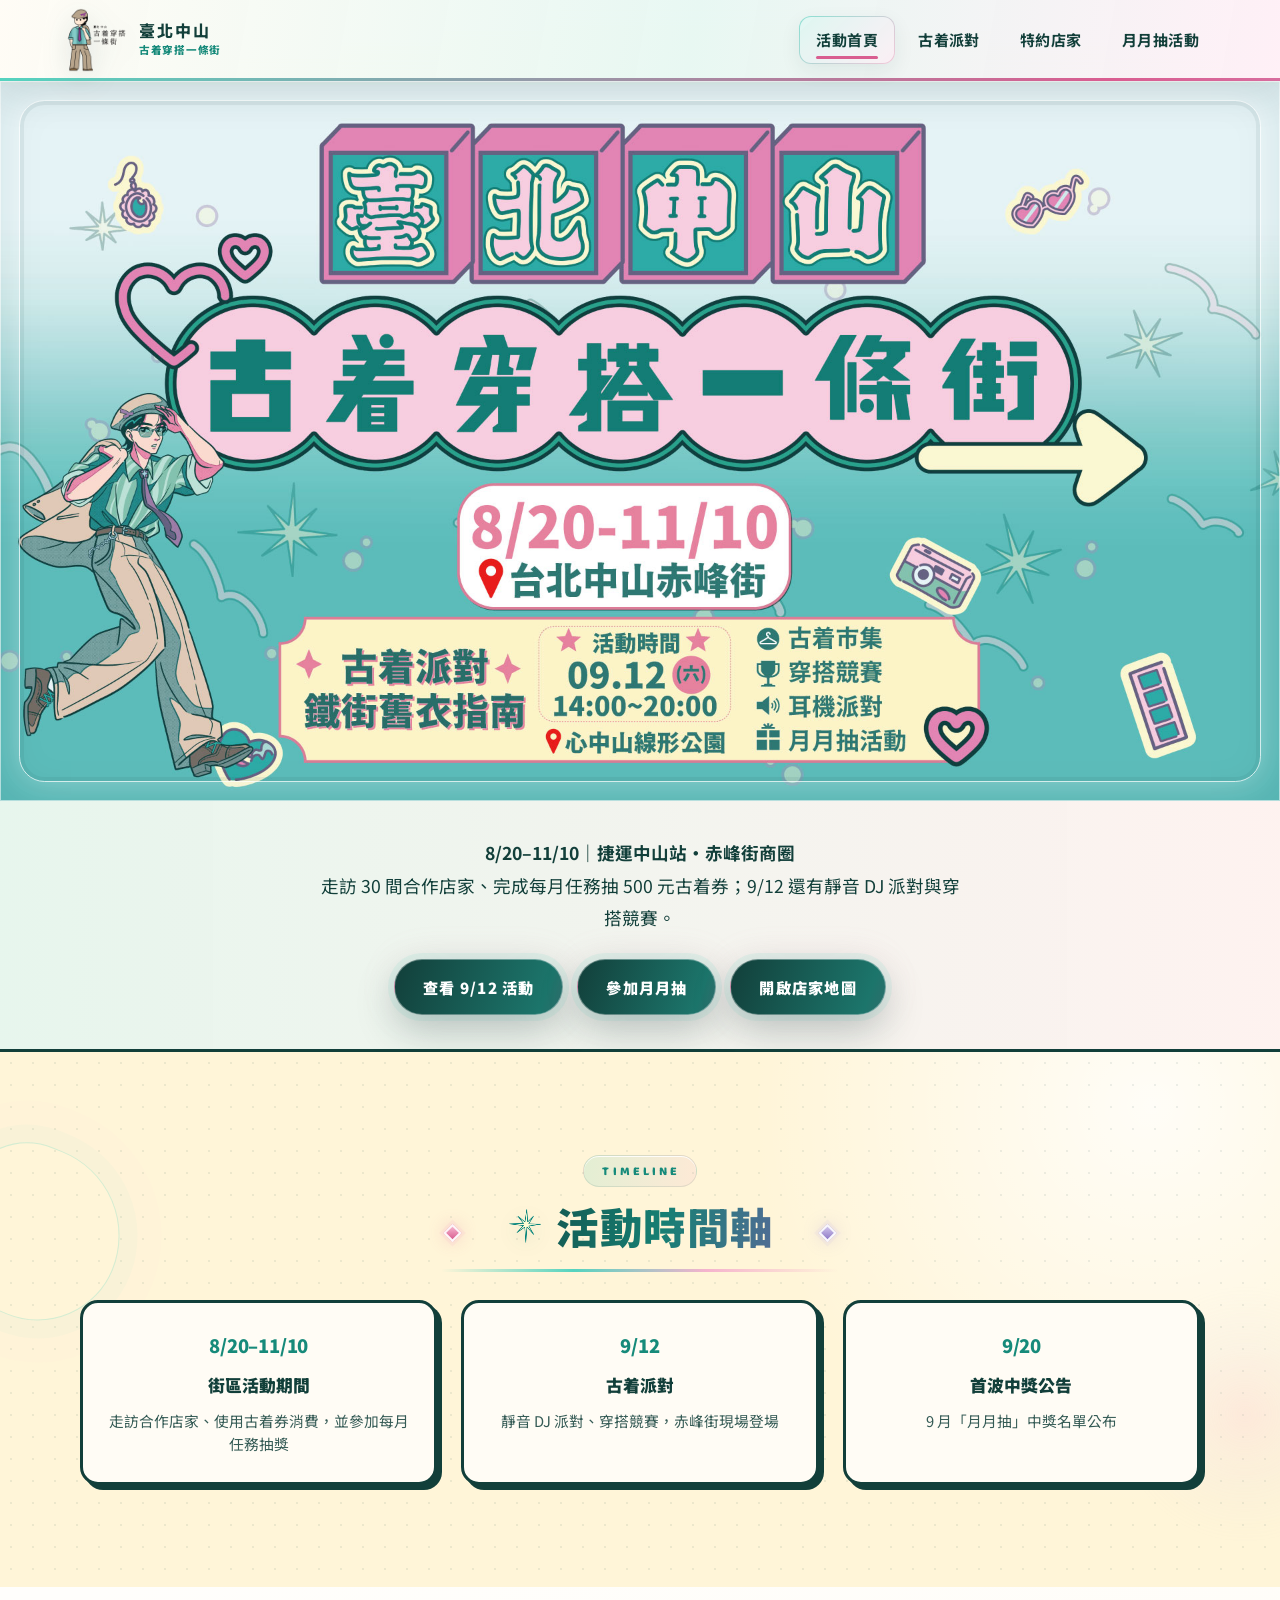
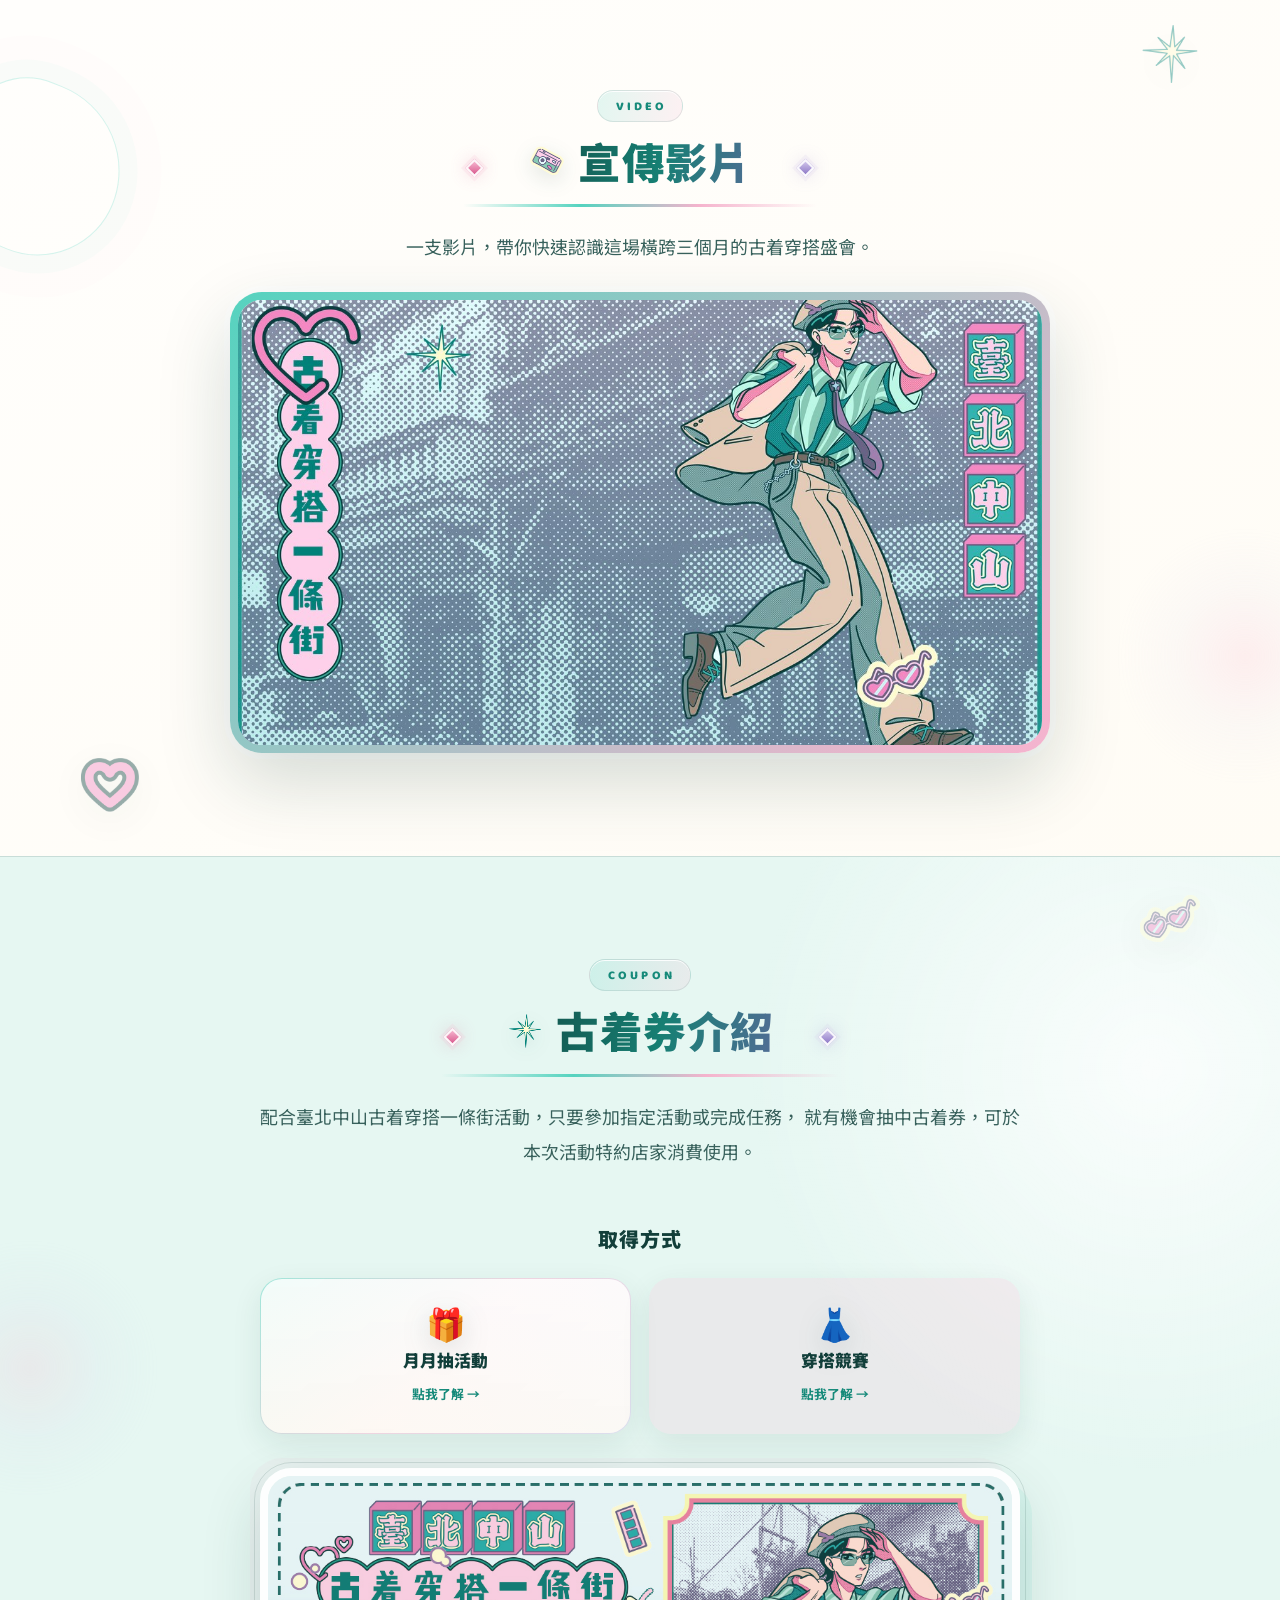
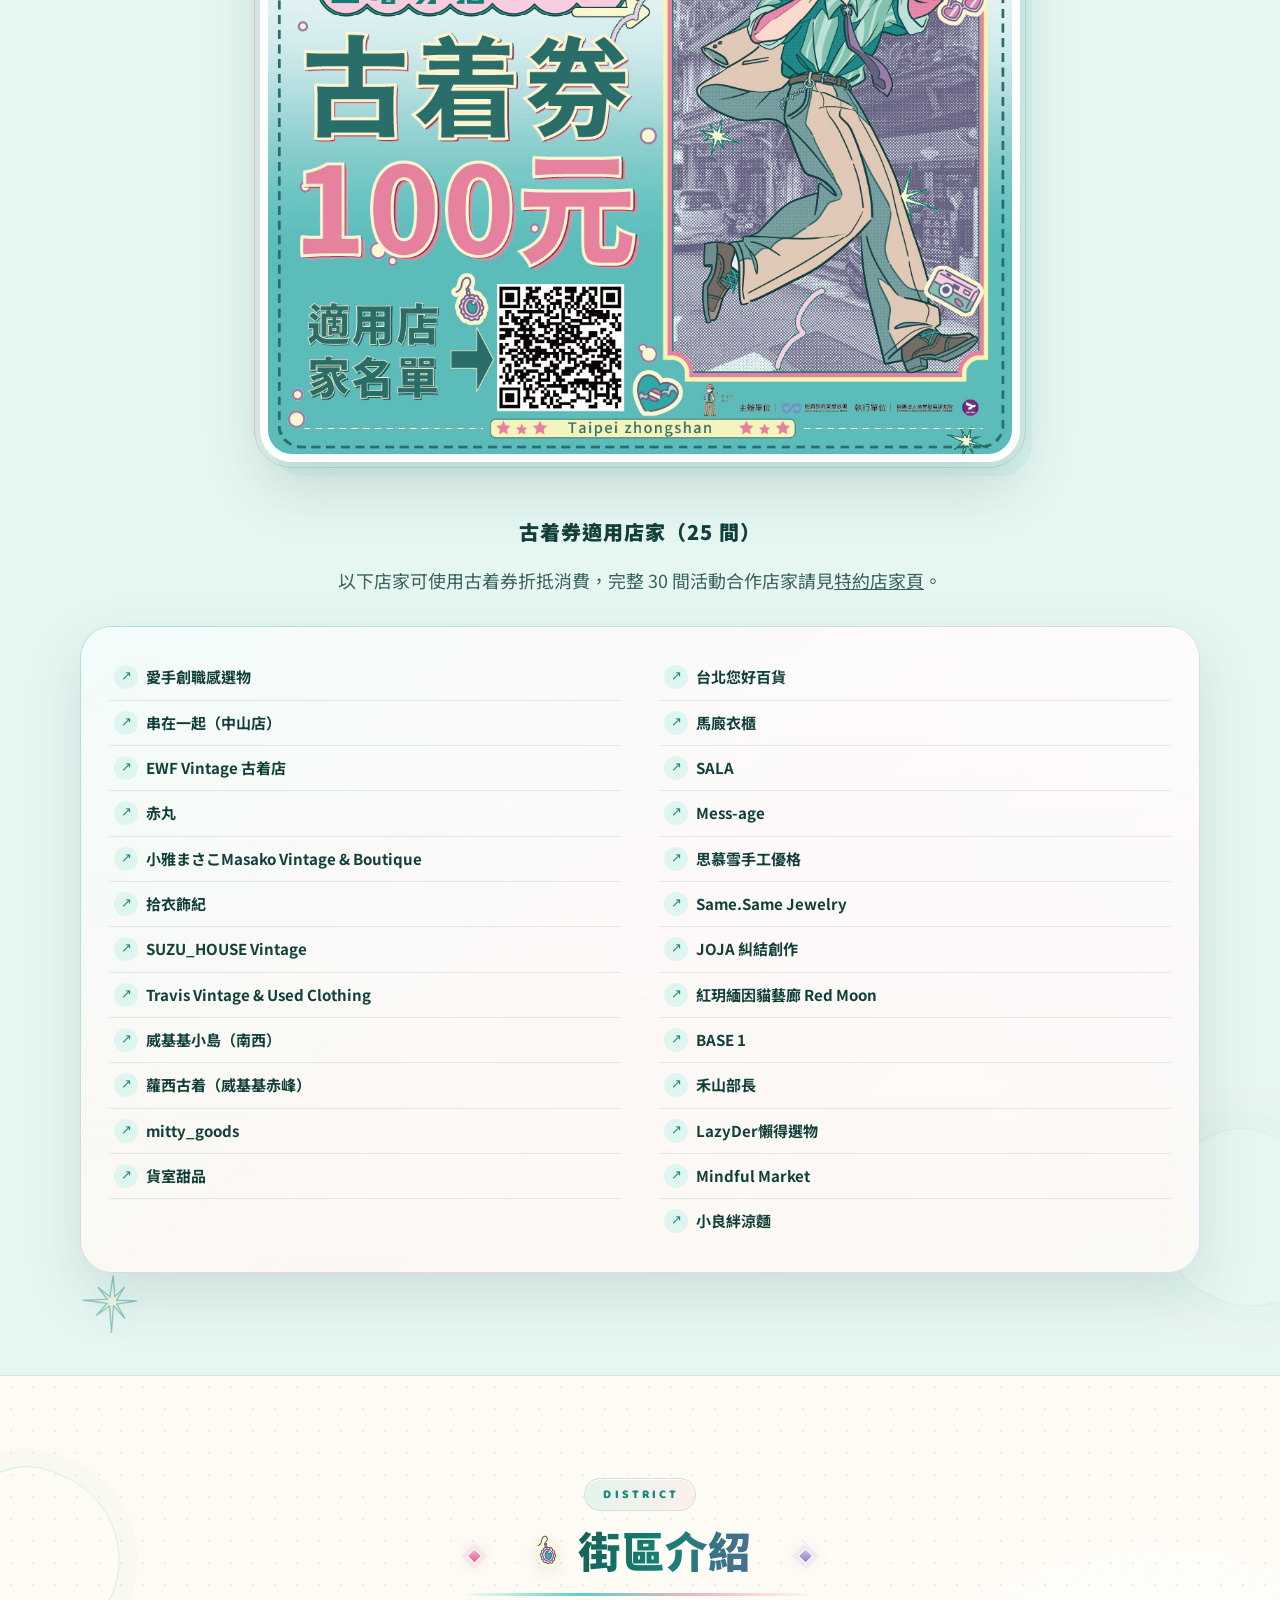
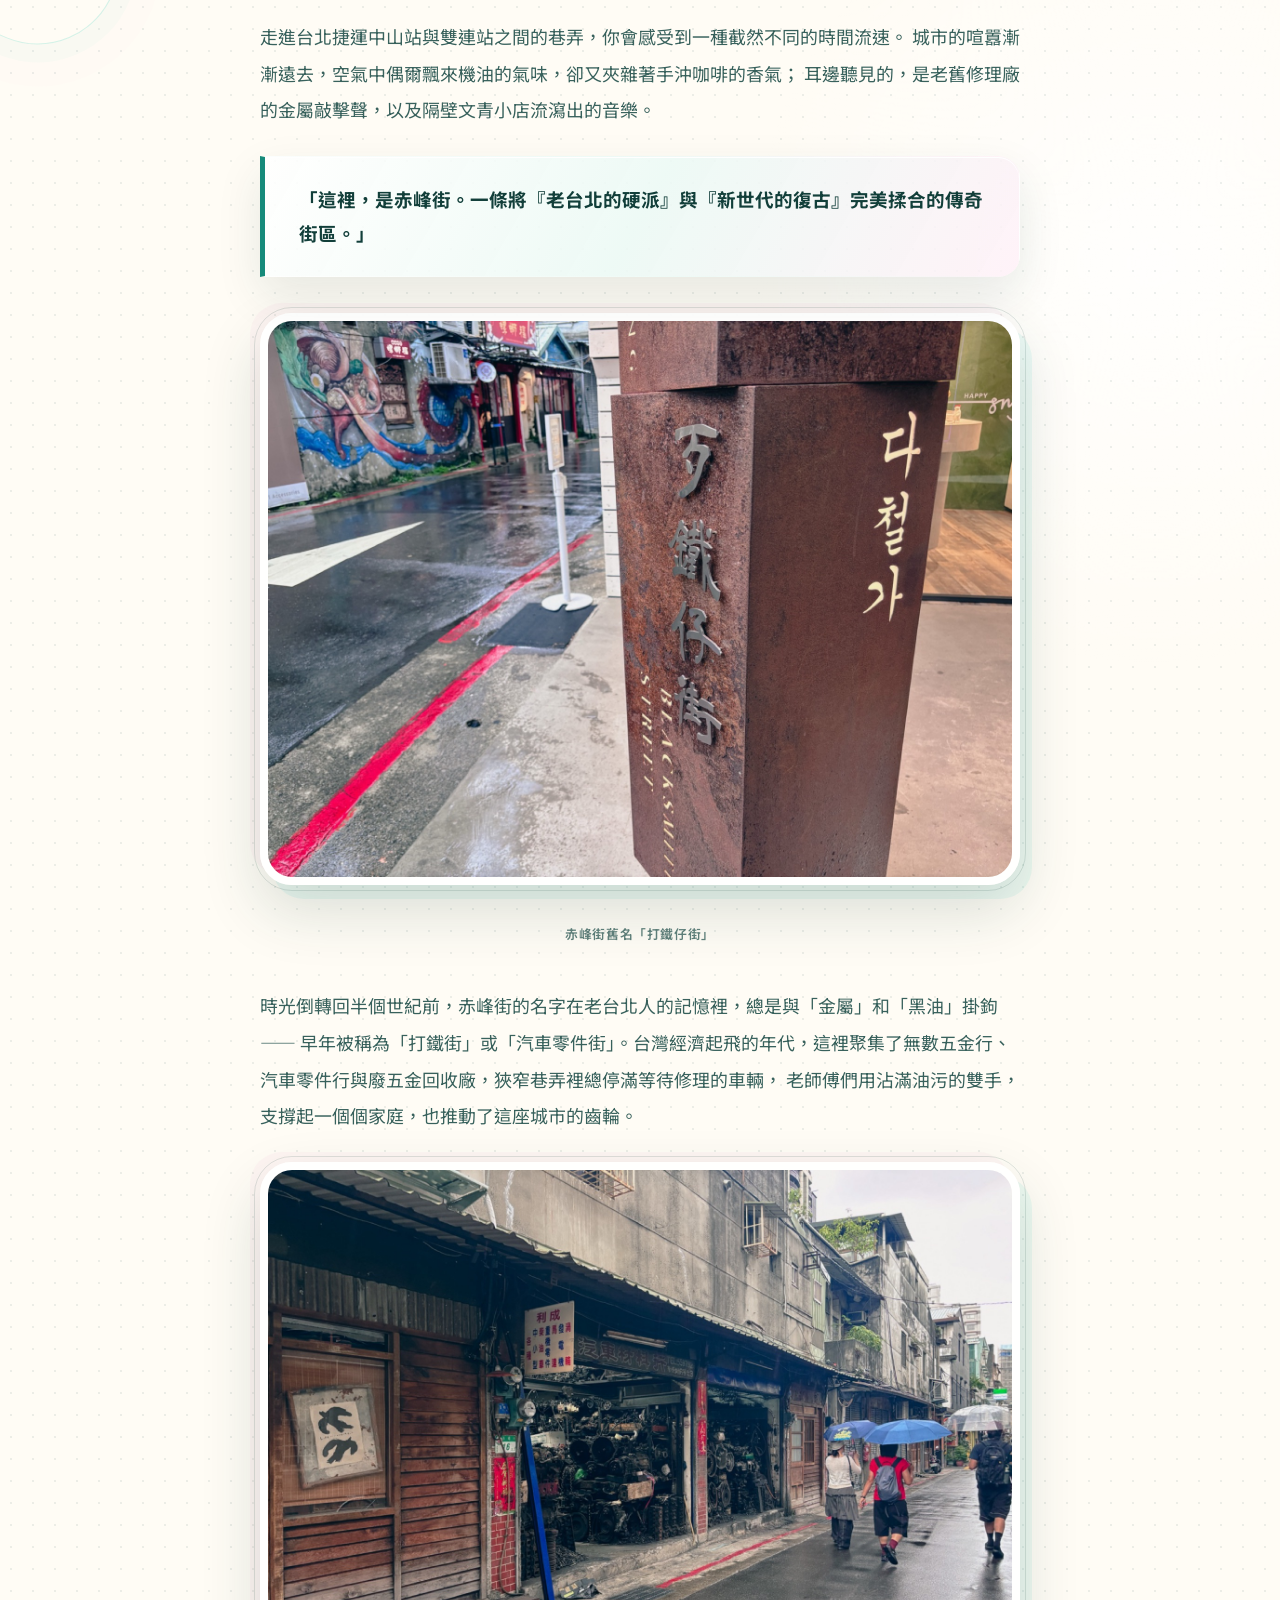
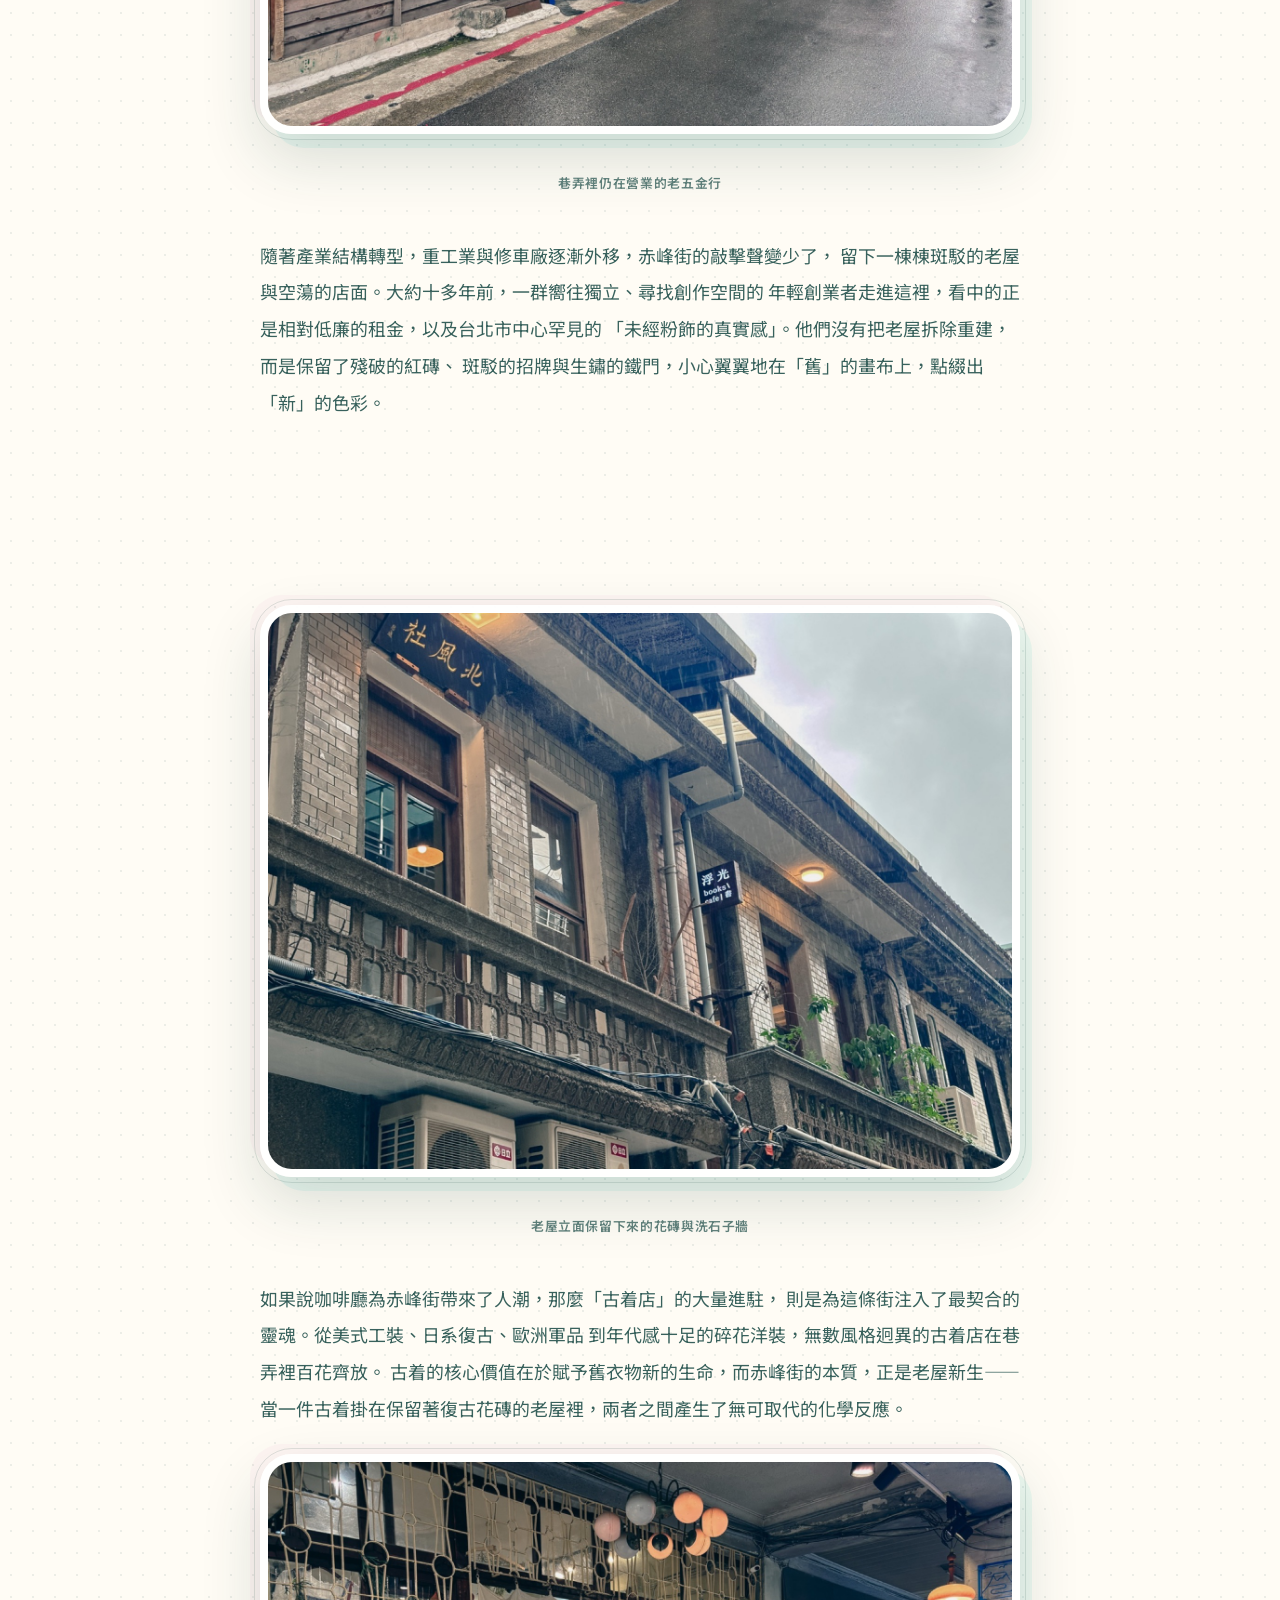
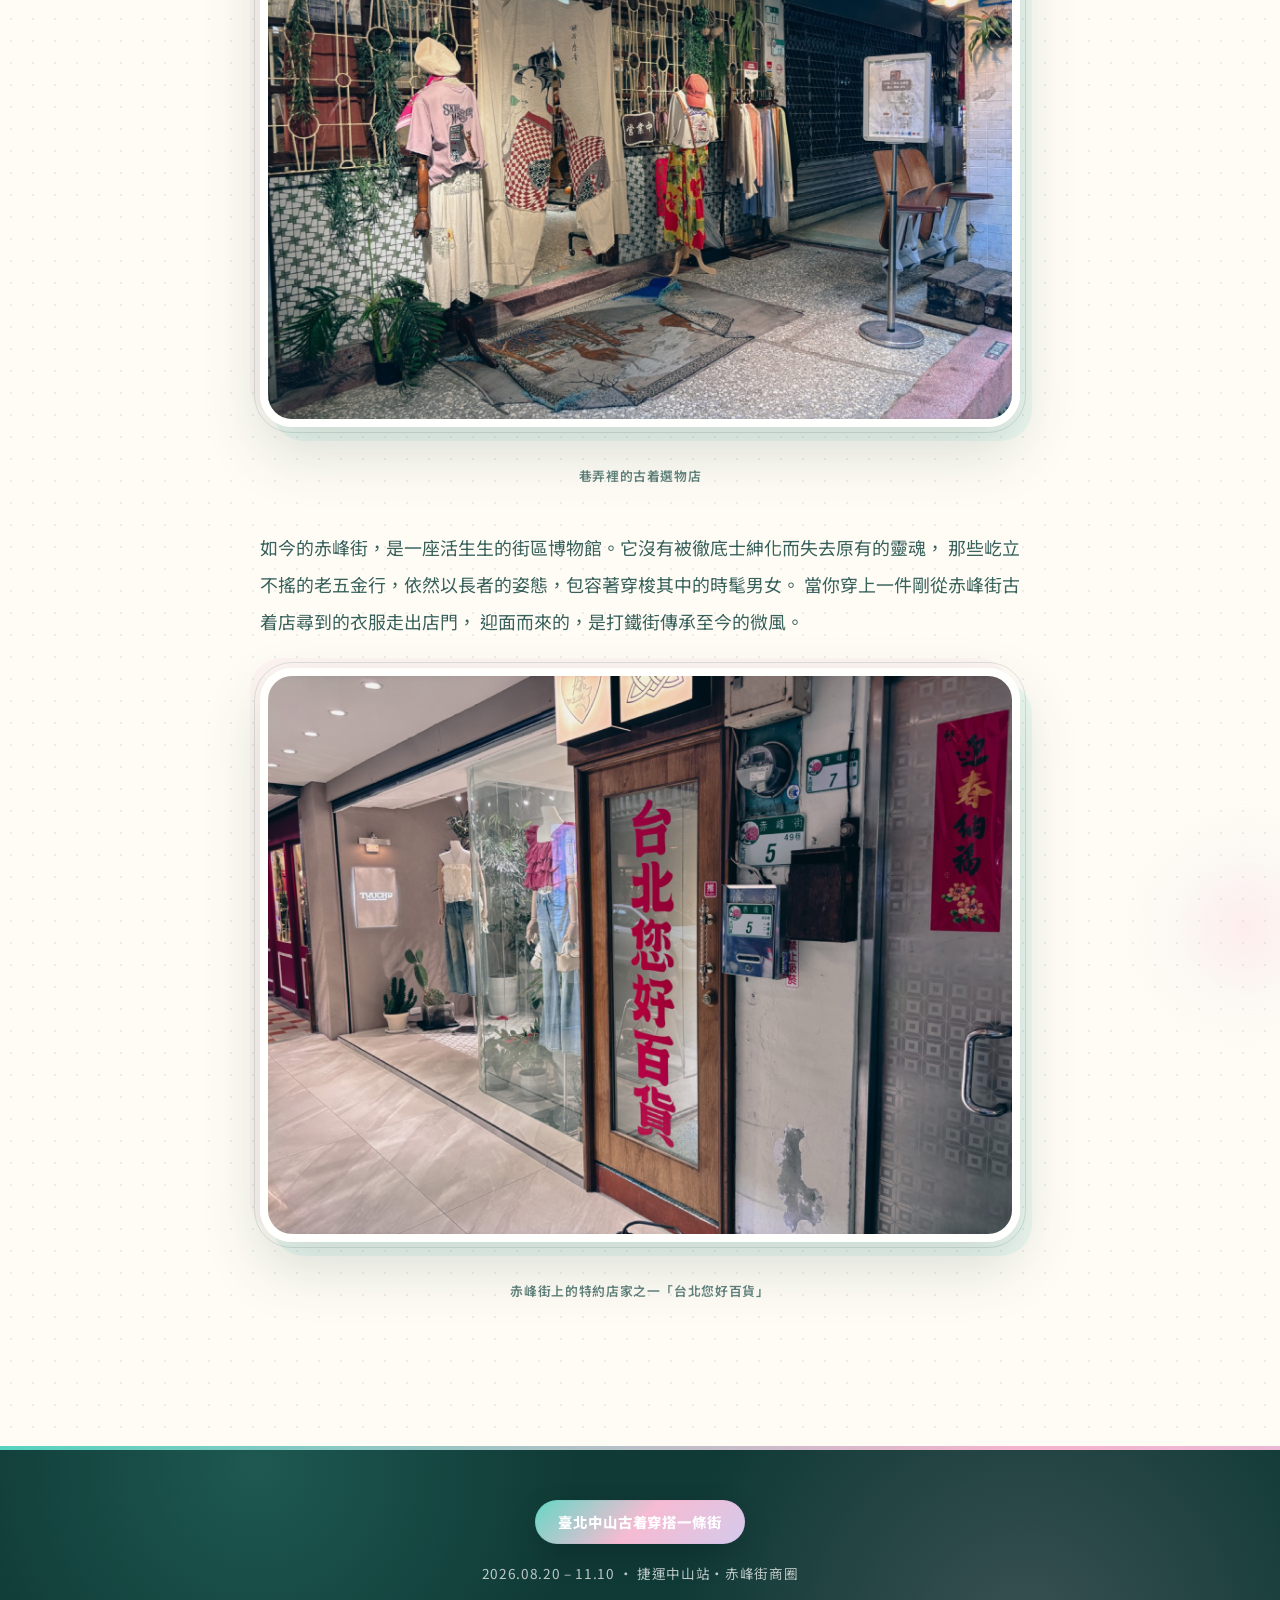
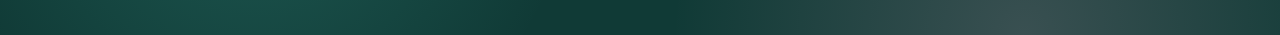
==== index.html @ 4da34a34 "homepage summary, timeline, content fixes homepage summary, timeline, content fixes" ====
<!DOCTYPE html>
<html lang="zh-Hant">
<head>
<meta charset="UTF-8">
<meta name="viewport" content="width=device-width, initial-scale=1.0">
<title>活動首頁｜臺北中山古着穿搭一條街</title>
<meta name="description" content="臺北中山古着穿搭一條街，2026/8/20 – 11/10，於捷運中山站・赤峰街商圈登場。走進老屋巷弄，感受古着選物與街頭穿搭的魅力。">
<link rel="preconnect" href="https://fonts.googleapis.com">
<link rel="preconnect" href="https://fonts.gstatic.com" crossorigin>
<link href="https://fonts.googleapis.com/css2?family=Noto+Sans+TC:wght@400;500;700;900&family=Baloo+2:wght@600;700;800&display=swap" rel="stylesheet">
<link rel="stylesheet" href="style.css?v=43">
<link rel="icon" type="image/png" href="images/favicon.png">
</head>
<body class="page-home">

<nav class="topnav" aria-label="主要導覽">
  <a href="index.html" class="topnav-logo" aria-label="臺北中山古着穿搭一條街活動首頁">
    <img src="images/logo.png?v=3" alt="">
    <span class="topnav-wordmark" aria-hidden="true"><strong>臺北中山</strong><small>古着穿搭一條街</small></span>
  </a>
  <button class="topnav-toggle" aria-label="開啟選單" aria-expanded="false">☰ 選單</button>
  <ul class="topnav-menu">
    <li class="has-sub active">
      <a href="index.html">活動首頁</a>
      <ul class="submenu">
        <li><a href="index.html#video">宣傳影片</a></li>
        <li><a href="index.html#coupon">古着券介紹</a></li>
        <li><a href="index.html#district">街區介紹</a></li>
      </ul>
    </li>
    <li class="has-sub">
      <a href="activity.html">古着派對</a>
      <ul class="submenu">
        <li><a href="activity.html#silent">靜音派對</a></li>
        <li><a href="activity.html#competition">穿搭競賽</a></li>
      </ul>
    </li>
    <li class="has-sub">
      <a href="shops.html">特約店家</a>
      <ul class="submenu">
        <li><a href="shops.html#map">店家地圖</a></li>
        <li><a href="shops.html#list">店家名單</a></li>
      </ul>
    </li>
    <li class="has-sub">
      <a href="winners.html">月月抽活動</a>
      <ul class="submenu">
        <li><a href="winners.html#task">活動說明</a></li>
        <li><a href="winners.html#list">中獎名單</a></li>
      </ul>
    </li>
  </ul>
</nav>

<header class="hero"></header>

<div class="hero-summary">
  <p class="hero-summary-text">
    <strong>8/20–11/10｜捷運中山站・赤峰街商圈</strong><br>
    走訪 30 間合作店家、完成每月任務抽 500 元古着券；9/12 還有靜音 DJ 派對與穿搭競賽。
  </p>
  <div class="hero-summary-actions">
    <a href="activity.html#silent" class="reserve-btn">查看 9/12 活動</a>
    <a href="winners.html#task" class="reserve-btn">參加月月抽</a>
    <a href="shops.html#map" class="reserve-btn">開啟店家地圖</a>
  </div>
</div>

<section class="section bg-cream dotted">
  <div class="section-inner">
    <span class="section-kicker kicker-center">TIMELINE</span>
    <h2 class="center-title heading-icon" style="justify-content:center;"><img src="images/icon-sparkle.png" alt="">活動時間軸</h2>
    <div class="timeline-grid">
      <div class="timeline-item">
        <span class="timeline-date">8/20–11/10</span>
        <h3>街區活動期間</h3>
        <p>走訪合作店家、使用古着券消費，並參加每月任務抽獎</p>
      </div>
      <div class="timeline-item">
        <span class="timeline-date">9/12</span>
        <h3>古着派對</h3>
        <p>靜音 DJ 派對、穿搭競賽，赤峰街現場登場</p>
      </div>
      <div class="timeline-item">
        <span class="timeline-date">9/20</span>
        <h3>首波中獎公告</h3>
        <p>9 月「月月抽」中獎名單公布</p>
      </div>
    </div>
  </div>
</section>

<main class="site-main">

  <section id="video" class="section bg-paper">
    <div class="section-deco section-deco-tr"><img src="images/deco-star.png" alt=""></div>
    <div class="section-deco section-deco-bl"><img src="images/deco-heart.png" alt=""></div>
    <div class="section-inner">
      <span class="section-kicker">VIDEO</span>
      <h2 class="heading-icon"><img src="images/icon-camera.png" alt="">宣傳影片</h2>
      <p class="lead">一支影片，帶你快速認識這場橫跨三個月的古着穿搭盛會。</p>
      <div class="video-frame">
        <img src="images/video-cover.jpg" alt="宣傳影片封面，影片製作中">
        <!-- 影片就緒後，移除上方 <img>，改用：
        <iframe src="https://www.youtube.com/embed/替換成影片ID" title="宣傳影片" allowfullscreen></iframe>
        -->
      </div>
    </div>
  </section>

  <section id="coupon" class="section bg-pale">
    <div class="section-deco section-deco-tr"><img src="images/deco-glasses.png" alt=""></div>
    <div class="section-deco section-deco-bl"><img src="images/deco-star.png" alt=""></div>
    <div class="section-inner">
      <span class="section-kicker">COUPON</span>
      <h2 class="heading-icon"><img src="images/icon-sparkle.png" alt="">古着券介紹</h2>
      <p class="lead">
        配合臺北中山古着穿搭一條街活動，只要參加指定活動或完成任務，
        就有機會抽中古着券，可於本次活動特約店家消費使用。
      </p>
      <h3 class="coupon-subheading">取得方式</h3>
      <div class="link-card-grid">
        <a href="winners.html#task" class="link-card">
          <span class="link-card-icon">🎁</span>
          <span class="link-card-title">月月抽活動</span>
          <span class="link-card-cta">點我了解 →</span>
        </a>
        <a href="activity.html#competition" class="link-card">
          <span class="link-card-icon">👗</span>
          <span class="link-card-title">穿搭競賽</span>
          <span class="link-card-cta">點我了解 →</span>
        </a>
      </div>
      <img src="images/coupon.jpg" alt="古着券示意圖" class="content-photo">

      <h3 class="coupon-subheading">古着券適用店家（25 間）</h3>
      <p class="lead" style="margin-top:-8px;">以下店家可使用古着券折抵消費，完整 30 間活動合作店家請見<a href="shops.html#list">特約店家頁</a>。</p>
      <div class="store-list-box">
        <ul class="store-list">
          <li><a href="https://www.google.com/maps/search/?api=1&amp;query=%E6%84%9B%E6%89%8B%E5%89%B5%E8%81%B7%E6%84%9F%E9%81%B8%E7%89%A9%20%E5%8F%B0%E5%8C%97%E5%B8%82%E5%A4%A7%E5%90%8C%E5%8D%80%E8%B5%A4%E5%B3%B0%E8%A1%9749%E5%B7%B715%E8%99%9F1%E6%A8%93" target="_blank" rel="noopener">愛手創職感選物</a></li>
          <li><a href="https://www.google.com/maps/search/?api=1&amp;query=%E4%B8%B2%E5%9C%A8%E4%B8%80%E8%B5%B7%20%E4%B8%AD%E5%B1%B1%E5%BA%97%20%E5%8F%B0%E5%8C%97%E5%B8%82%E5%A4%A7%E5%90%8C%E5%8D%80%E6%B0%91%E7%94%9F%E8%A5%BF%E8%B7%AF132%E8%99%9F1%E6%A8%93" target="_blank" rel="noopener">串在一起（中山店）</a></li>
          <li><a href="https://www.google.com/maps/search/?api=1&amp;query=EWF%20Vintage%20%E5%8F%B0%E5%8C%97%E5%B8%82%E5%A4%A7%E5%90%8C%E5%8D%80%E8%B5%A4%E5%B3%B0%E8%A1%973%E5%B7%B749%E8%99%9F" target="_blank" rel="noopener">EWF Vintage 古着店</a></li>
          <li><a href="https://www.google.com/maps/search/?api=1&amp;query=%E8%B5%A4%E4%B8%B8%E7%B3%B0%E5%AD%90%E8%8C%B6%E5%B1%8B%20%E5%8F%B0%E5%8C%97%E5%B8%82%E5%A4%A7%E5%90%8C%E5%8D%80%E8%B5%A4%E5%B3%B0%E8%A1%9749%E5%B7%B72%E8%99%9F" target="_blank" rel="noopener">赤丸</a></li>
          <li><a href="https://www.google.com/maps/search/?api=1&amp;query=%E5%B0%8F%E9%9B%85%E3%81%BE%E3%81%95%E3%81%93Masako%20Vintage%20%26%20Boutique%20%E8%B5%A4%E5%B3%B0%E8%A1%97%20%E5%8F%B0%E5%8C%97" target="_blank" rel="noopener">小雅まさこMasako Vintage &amp; Boutique</a></li>
          <li><a href="https://www.google.com/maps/search/?api=1&amp;query=%E6%8B%BE%E8%A1%A3%E9%A3%BE%E7%B4%80%20%E8%B5%A4%E5%B3%B0%E8%A1%97%20%E5%8F%B0%E5%8C%97" target="_blank" rel="noopener">拾衣飾紀</a></li>
          <li><a href="https://www.google.com/maps/search/?api=1&amp;query=SUZU_HOUSE%20Vintage%20%E8%B5%A4%E5%B3%B0%E8%A1%97%20%E5%8F%B0%E5%8C%97" target="_blank" rel="noopener">SUZU_HOUSE Vintage</a></li>
          <li><a href="https://www.google.com/maps/search/?api=1&amp;query=Travis%20Vintage%20%26%20Used%20Clothing%20%E5%8F%B0%E5%8C%97%E5%B8%82%E8%B5%A4%E5%B3%B0%E8%A1%9741%E5%B7%B74%E8%99%9F1%E6%A8%93" target="_blank" rel="noopener">Travis Vintage &amp; Used Clothing</a></li>
          <li><a href="https://www.google.com/maps/search/?api=1&amp;query=%E5%A8%81%E5%9F%BA%E5%9F%BA%E5%B0%8F%E5%B3%B6%EF%BC%88%E5%8D%97%E8%A5%BF%EF%BC%89%20%E8%B5%A4%E5%B3%B0%E8%A1%97%20%E5%8F%B0%E5%8C%97" target="_blank" rel="noopener">威基基小島（南西）</a></li>
          <li><a href="https://www.google.com/maps/search/?api=1&amp;query=%E8%98%BF%E8%A5%BF%E5%8F%A4%E7%9D%80%EF%BC%88%E5%A8%81%E5%9F%BA%E5%9F%BA%E8%B5%A4%E5%B3%B0%EF%BC%89%20%E8%B5%A4%E5%B3%B0%E8%A1%97%20%E5%8F%B0%E5%8C%97" target="_blank" rel="noopener">蘿西古着（威基基赤峰）</a></li>
          <li><a href="https://www.google.com/maps/search/?api=1&amp;query=Mitty%E5%8F%A4%E7%9D%80%E5%BA%97%20%E5%8F%B0%E5%8C%97%E5%B8%82%E5%A4%A7%E5%90%8C%E5%8D%80%E8%B5%A4%E5%B3%B0%E8%A1%9743%E8%99%9F2%E6%A8%93" target="_blank" rel="noopener">mitty_goods</a></li>
          <li><a href="https://www.google.com/maps/search/?api=1&amp;query=%E8%B2%A8%E5%AE%A4%E7%94%9C%E5%93%81%20%E5%8F%B0%E5%8C%97%E5%B8%82%E5%A4%A7%E5%90%8C%E5%8D%80%E8%B5%A4%E5%B3%B0%E8%A1%9771%E5%B7%B734%E8%99%9F" target="_blank" rel="noopener">貨室甜品</a></li>
          <li><a href="https://www.google.com/maps/search/?api=1&amp;query=%E5%8F%B0%E5%8C%97%E6%82%A8%E5%A5%BD%E7%99%BE%E8%B2%A8%20%E5%8F%B0%E5%8C%97%E5%B8%82%E5%A4%A7%E5%90%8C%E5%8D%80%E8%B5%A4%E5%B3%B0%E8%A1%9749%E5%B7%B75%E8%99%9F" target="_blank" rel="noopener">台北您好百貨</a></li>
          <li><a href="https://www.google.com/maps/search/?api=1&amp;query=%E9%A6%AC%E5%BB%84%E8%A1%A3%E6%AB%83%20%E8%B5%A4%E5%B3%B0%E8%A1%97%20%E5%8F%B0%E5%8C%97" target="_blank" rel="noopener">馬廄衣櫃</a></li>
          <li><a href="https://www.google.com/maps/search/?api=1&amp;query=SALA%20%E8%B5%A4%E5%B3%B0%E8%A1%97%20%E5%8F%B0%E5%8C%97" target="_blank" rel="noopener">SALA</a></li>
          <li><a href="https://www.google.com/maps/search/?api=1&amp;query=Mess-age%20%E8%B5%A4%E5%B3%B0%E8%A1%97%20%E5%8F%B0%E5%8C%97" target="_blank" rel="noopener">Mess-age</a></li>
          <li><a href="https://www.google.com/maps/search/?api=1&amp;query=%E6%80%9D%E6%85%95%E9%9B%AA%E6%89%8B%E5%B7%A5%E5%84%AA%E6%A0%BC%20%E5%8F%B0%E5%8C%97%E5%B8%82%E5%A4%A7%E5%90%8C%E5%8D%80%E6%89%BF%E5%BE%B7%E8%B7%AF%E4%BA%8C%E6%AE%B537%E5%B7%B77%E8%99%9F" target="_blank" rel="noopener">思慕雪手工優格</a></li>
          <li><a href="https://www.google.com/maps/search/?api=1&amp;query=Same.Same%20Jewelry%20%E8%B5%A4%E5%B3%B0%E8%A1%97%20%E5%8F%B0%E5%8C%97" target="_blank" rel="noopener">Same.Same Jewelry</a></li>
          <li><a href="https://www.google.com/maps/search/?api=1&amp;query=JOJA%20%E7%B3%BE%E7%B5%90%E5%89%B5%E4%BD%9C%20%E5%8F%B0%E5%8C%97%E5%B8%82%E5%A4%A7%E5%90%8C%E5%8D%80%E8%B5%A4%E5%B3%B0%E8%A1%9749%E5%B7%B72-2%E8%99%9F" target="_blank" rel="noopener">JOJA 糾結創作</a></li>
          <li><a href="https://www.google.com/maps/search/?api=1&amp;query=%E7%B4%85%E7%8E%A5%E7%B7%AC%E5%9B%A0%E8%B2%93%E8%97%9D%E5%BB%8A%20%E5%8F%B0%E5%8C%97%E5%B8%82%E5%A4%A7%E5%90%8C%E5%8D%80%E8%B5%A4%E5%B3%B0%E8%A1%9771%E5%B7%B74%E8%99%9F" target="_blank" rel="noopener">紅玥緬因貓藝廊 Red Moon</a></li>
          <li><a href="https://www.google.com/maps/search/?api=1&amp;query=BASE%201%20%E5%8F%B0%E5%8C%97%E5%B8%82%E4%B8%AD%E5%B1%B1%E5%8D%80%E4%B8%AD%E5%B1%B1%E5%8C%97%E8%B7%AF%E4%BA%8C%E6%AE%B516%E5%B7%B74%E8%99%9F1%E6%A8%93" target="_blank" rel="noopener">BASE 1</a></li>
          <li><a href="https://www.google.com/maps/search/?api=1&amp;query=%E7%A6%BE%E5%B1%B1%E9%83%A8%E9%95%B7%20%E5%8F%B0%E5%8C%97%E5%B8%82%E5%A4%A7%E5%90%8C%E5%8D%80%E6%89%BF%E5%BE%B7%E8%B7%AF%E4%BA%8C%E6%AE%B591%E5%B7%B748%E8%99%9F" target="_blank" rel="noopener">禾山部長</a></li>
          <li><a href="https://www.google.com/maps/search/?api=1&amp;query=LazyDer%E6%87%B6%E5%BE%97%E9%81%B8%E7%89%A9%20%E5%8F%B0%E5%8C%97%E5%B8%82%E5%A4%A7%E5%90%8C%E5%8D%80%E6%89%BF%E5%BE%B7%E8%B7%AF%E4%BA%8C%E6%AE%B553%E5%B7%B717%E8%99%9F" target="_blank" rel="noopener">LazyDer懶得選物</a></li>
          <li><a href="https://www.google.com/maps/search/?api=1&amp;query=Mindful%20Market%20%E8%B5%A4%E5%B3%B0%E8%A1%97%20%E5%8F%B0%E5%8C%97" target="_blank" rel="noopener">Mindful Market</a></li>
          <li><a href="https://www.google.com/maps/search/?api=1&amp;query=%E5%B0%8F%E8%89%AF%E7%B5%86%E6%B6%BC%E9%BA%B5%20%E5%8F%B0%E5%8C%97%E5%B8%82%E5%A4%A7%E5%90%8C%E5%8D%80%E8%B5%A4%E5%B3%B0%E8%A1%9781%E8%99%9F" target="_blank" rel="noopener">小良絆涼麵</a></li>
        </ul>
      </div>
    </div>
  </section>

  <section id="district" class="section bg-paper dotted">
    <div class="section-inner">
      <span class="section-kicker">DISTRICT</span>
      <h2 class="heading-icon"><img src="images/icon-shopping.png" alt="">街區介紹</h2>

      <p class="lead">
        走進台北捷運中山站與雙連站之間的巷弄，你會感受到一種截然不同的時間流速。
        城市的喧囂漸漸遠去，空氣中偶爾飄來機油的氣味，卻又夾雜著手沖咖啡的香氣；
        耳邊聽見的，是老舊修理廠的金屬敲擊聲，以及隔壁文青小店流瀉出的音樂。
      </p>
      <p class="district-quote">
        「這裡，是赤峰街。一條將『老台北的硬派』與『新世代的復古』完美揉合的傳奇街區。」
      </p>

      <img src="images/district-sign.jpg" alt="赤峰街舊名打鐵仔街的街區標誌" class="content-photo">
      <p class="photo-caption">赤峰街舊名「打鐵仔街」</p>

      <p class="lead">
        時光倒轉回半個世紀前，赤峰街的名字在老台北人的記憶裡，總是與「金屬」和「黑油」掛鉤——
        早年被稱為「打鐵街」或「汽車零件街」。台灣經濟起飛的年代，這裡聚集了無數五金行、
        汽車零件行與廢五金回收廠，狹窄巷弄裡總停滿等待修理的車輛，
        老師傅們用沾滿油污的雙手，支撐起一個個家庭，也推動了這座城市的齒輪。
      </p>

      <img src="images/district-ironworks.jpg" alt="巷弄裡仍在營業的老五金行" class="content-photo">
      <p class="photo-caption">巷弄裡仍在營業的老五金行</p>

      <p class="lead">
        隨著產業結構轉型，重工業與修車廠逐漸外移，赤峰街的敲擊聲變少了，
        留下一棟棟斑駁的老屋與空蕩的店面。大約十多年前，一群嚮往獨立、尋找創作空間的
        年輕創業者走進這裡，看中的正是相對低廉的租金，以及台北市中心罕見的
        「未經粉飾的真實感」。他們沒有把老屋拆除重建，而是保留了殘破的紅磚、
        斑駁的招牌與生鏽的鐵門，小心翼翼地在「舊」的畫布上，點綴出「新」的色彩。
      </p>
      <p class="district-quote">
        「赤峰街的魅力，在於它從不掩飾自己的老態，反而將歲月的痕跡當作最美的裝潢。」
      </p>

      <img src="images/district-cafe.jpg" alt="老屋立面保留下來的花磚與洗石子牆" class="content-photo">
      <p class="photo-caption">老屋立面保留下來的花磚與洗石子牆</p>

      <p class="lead">
        如果說咖啡廳為赤峰街帶來了人潮，那麼「古着店」的大量進駐，
        則是為這條街注入了最契合的靈魂。從美式工裝、日系復古、歐洲軍品
        到年代感十足的碎花洋裝，無數風格迥異的古着店在巷弄裡百花齊放。
        古着的核心價值在於賦予舊衣物新的生命，而赤峰街的本質，正是老屋新生——
        當一件古着掛在保留著復古花磚的老屋裡，兩者之間產生了無可取代的化學反應。
      </p>

      <img src="images/district-vintage-shop.jpg" alt="巷弄裡的古着選物店" class="content-photo">
      <p class="photo-caption">巷弄裡的古着選物店</p>

      <p class="lead">
        如今的赤峰街，是一座活生生的街區博物館。它沒有被徹底士紳化而失去原有的靈魂，
        那些屹立不搖的老五金行，依然以長者的姿態，包容著穿梭其中的時髦男女。
        當你穿上一件剛從赤峰街古着店尋到的衣服走出店門，
        迎面而來的，是打鐵街傳承至今的微風。
      </p>

      <img src="images/district-taipei-niihao.jpg" alt="赤峰街上的特約店家台北您好百貨" class="content-photo">
      <p class="photo-caption">赤峰街上的特約店家之一「台北您好百貨」</p>
    </div>
  </section>

</main>

<footer class="footer">
  <span class="footer-badge">臺北中山古着穿搭一條街</span>
  <p class="footer-dates">2026.08.20 – 11.10 ・ 捷運中山站・赤峰街商圈</p>
</footer>

<script src="script.js?v=2"></script>
</body>
</html>
---- style.css ----
:root {
  --ink: #14453e;
  --mint: #62d9c4;
  --mint-deep: #2f9e8c;
  --mint-pale: #d3f5ee;
  --pink: #ffb3d1;
  --pink-deep: #ff85b3;
  --lavender: #c6b6e8;
  --lavender-deep: #a892dd;
  --cream: #fdf3d9;
  --paper: #fbfaf3;
  --max-width: 1080px;
}

* { box-sizing: border-box; }

html { scroll-behavior: smooth; }

[id] { scroll-margin-top: 96px; }

body {
  margin: 0;
  font-family: 'Noto Sans TC', sans-serif;
  color: var(--ink);
  background: var(--paper);
  line-height: 1.8;
}

h1, h2, h3 {
  font-family: 'Noto Sans TC', sans-serif;
  font-weight: 900;
  margin: 0;
}

a { color: inherit; }

/* ---------- Top navigation ---------- */

.topnav {
  position: sticky;
  top: 0;
  z-index: 100;
  display: flex;
  align-items: center;
  justify-content: space-between;
  gap: 16px;
  padding: 8px clamp(20px, 5vw, 64px);
  background: var(--paper);
  color: var(--ink);
  border-bottom: 2px solid var(--ink);
}

.topnav-logo {
  font-weight: 900;
  letter-spacing: 0.08em;
  text-decoration: none;
  color: var(--ink);
  font-size: 1rem;
  white-space: nowrap;
  display: flex;
  align-items: center;
}

.topnav-logo img {
  height: 68px;
  width: auto;
  display: block;
}

.topnav-toggle {
  display: none;
  background: none;
  border: 2px solid var(--ink);
  color: var(--ink);
  font-size: 1.1rem;
  line-height: 1;
  border-radius: 8px;
  padding: 8px 12px;
  cursor: pointer;
}

.topnav-menu {
  display: flex;
  align-items: center;
  gap: 4px;
  list-style: none;
  margin: 0;
  padding: 0;
}

.topnav-menu > li {
  position: relative;
}

.topnav-menu > li > a {
  display: block;
  padding: 9px 18px;
  text-decoration: none;
  color: var(--ink);
  font-weight: 700;
  font-size: 0.95rem;
  border-radius: 999px;
  transition: background 0.15s ease, color 0.15s ease;
  white-space: nowrap;
}

.topnav-menu > li > a:hover,
.topnav-menu > li.active > a {
  background: var(--mint);
  color: var(--ink);
}

.submenu {
  position: absolute;
  top: 100%;
  left: 0;
  min-width: 180px;
  background: var(--paper);
  border: 3px solid var(--ink);
  border-radius: 16px;
  padding: 8px;
  list-style: none;
  margin: 10px 0 0;
  box-shadow: 6px 6px 0 var(--ink);
  opacity: 0;
  visibility: hidden;
  transform: translateY(6px);
  transition: opacity 0.15s ease, transform 0.15s ease, visibility 0.15s ease;
}

.topnav-menu > li.has-sub:hover .submenu,
.topnav-menu > li.has-sub:focus-within .submenu {
  opacity: 1;
  visibility: visible;
  transform: translateY(0);
}

.submenu a {
  display: block;
  padding: 8px 12px;
  border-radius: 10px;
  text-decoration: none;
  color: var(--ink);
  font-weight: 600;
  font-size: 0.9rem;
  white-space: nowrap;
}

.submenu a:hover { background: var(--pink); }

@media (max-width: 780px) {
  .topnav-toggle { display: inline-block; }

  .topnav-menu {
    position: fixed;
    top: 60px;
    left: 0;
    right: 0;
    bottom: 0;
    background: var(--paper);
    flex-direction: column;
    align-items: stretch;
    padding: 16px 24px 32px;
    gap: 2px;
    display: none;
    overflow-y: auto;
    border-top: 2px solid var(--ink);
  }

  .topnav-menu.open { display: flex; }

  .topnav-menu > li > a { padding: 12px 8px; }

  .submenu {
    position: static;
    opacity: 1;
    visibility: visible;
    transform: none;
    box-shadow: none;
    border: none;
    background: transparent;
    margin: 0 0 8px 14px;
    padding: 0;
  }

  .submenu a { color: var(--ink); padding: 8px; }
  .submenu a:hover { background: rgba(20, 69, 62, 0.1); }
}

/* ---------- Hero (home page) ---------- */

.hero {
  position: relative;
  aspect-ratio: 1920 / 1080;
  color: var(--ink);
  overflow: hidden;
  background-color: var(--ink);
  background-image: url("images/hero-banner.jpg?v=3");
  background-position: center;
  background-size: contain;
  background-repeat: no-repeat;
}

@media (max-width: 780px) {
  .hero {
    aspect-ratio: 1080 / 1350;
    background-image: url("images/hero-banner-mobile.jpg?v=3");
  }
}

.hero-cta-strip {
  text-align: center;
  padding: 32px 24px;
  background: var(--paper);
  border-bottom: 3px solid var(--ink);
}

.page-banner::before {
  content: "";
  position: absolute;
  inset: 0;
  background-image: radial-gradient(rgba(253, 243, 217, 0.55) 1.6px, transparent 1.6px);
  background-size: 22px 22px;
  opacity: 0.5;
  pointer-events: none;
}

.deco {
  position: absolute;
  opacity: 0.85;
  filter: drop-shadow(0 2px 0 rgba(20, 69, 62, 0.25));
  pointer-events: none;
  z-index: 1;
}

.deco img { display: block; width: 100%; height: auto; }

.deco-star1 { top: 12%; left: 8%; width: 48px; }
.deco-star2 { top: 22%; right: 12%; width: 32px; }
.deco-star3 { bottom: 18%; left: 14%; width: 38px; }
.deco-heart1 { top: 16%; right: 22%; width: 38px; }
.deco-heart2 { bottom: 24%; right: 10%; width: 30px; }
.deco-glasses { top: 30%; left: 18%; width: 72px; opacity: 0.9; }
.deco-camera { bottom: 14%; right: 20%; width: 68px; opacity: 0.9; }

.hero-content {
  position: relative;
  z-index: 2;
  flex: 1;
  display: flex;
  flex-direction: column;
  justify-content: center;
  align-items: center;
  text-align: center;
  padding: 48px 24px 64px;
}

.hero-eyebrow {
  letter-spacing: 0.3em;
  font-size: 0.78rem;
  font-weight: 700;
  color: var(--ink);
  opacity: 0.65;
  margin-bottom: 24px;
}

.hero-title {
  display: flex;
  flex-direction: column;
  align-items: center;
  gap: 14px;
  margin-bottom: 32px;
}

.badge {
  display: inline-block;
  font-size: clamp(1.8rem, 5vw, 3.2rem);
  font-weight: 900;
  letter-spacing: 0.06em;
  padding: 12px 32px;
  border-radius: 999px;
  border: 3px solid var(--ink);
  box-shadow: 5px 5px 0 var(--ink);
}

.badge-pink {
  background: var(--pink);
  color: var(--paper);
  -webkit-text-stroke: 1px var(--ink);
}

.badge-mint {
  background: var(--paper);
  color: var(--mint-deep);
}

.hero-tags {
  display: flex;
  flex-wrap: wrap;
  justify-content: center;
  gap: 14px;
  margin-bottom: 36px;
}

.tag {
  background: var(--cream);
  border: 2.5px solid var(--ink);
  color: var(--ink);
  font-weight: 700;
  padding: 8px 22px;
  border-radius: 999px;
  font-size: 0.95rem;
  box-shadow: 3px 3px 0 var(--ink);
}

.tag-alt { background: var(--lavender); }

.hero-cta {
  text-decoration: none;
  background: var(--ink);
  color: var(--cream);
  border: 2.5px solid var(--ink);
  padding: 12px 30px;
  border-radius: 999px;
  font-weight: 700;
  font-size: 0.95rem;
  letter-spacing: 0.05em;
  transition: transform 0.15s ease;
}

.hero-cta:hover { transform: translateY(-2px); }

/* ---------- Reserve button ---------- */

.reserve-cta {
  text-align: center;
  margin-top: 8px;
}

.reserve-btn {
  display: inline-block;
  text-decoration: none;
  background: var(--pink-deep);
  color: var(--paper);
  border: 3px solid var(--ink);
  padding: 18px 64px;
  border-radius: 999px;
  font-weight: 900;
  font-size: 1.15rem;
  letter-spacing: 0.05em;
  box-shadow: 5px 5px 0 var(--ink);
  transition: transform 0.15s ease, background 0.15s ease;
}

.reserve-btn:hover {
  transform: translate(-2px, -2px);
  background: var(--pink);
  color: var(--ink);
}

/* ---------- Page banner (sub pages) ---------- */

.page-banner {
  position: relative;
  overflow: hidden;
  text-align: center;
  padding: 56px 24px 48px;
  color: var(--ink);
  background: linear-gradient(200deg, #d7f7ef 0%, #7fe0cd 45%, #3fb9a6 100%);
}

.banner-activity {
  aspect-ratio: 1920 / 600;
  background-color: var(--ink);
  background-image: url("images/banner-activity.jpg?v=3");
  background-position: center;
  background-size: contain;
  background-repeat: no-repeat;
  display: flex;
  flex-direction: column;
  justify-content: flex-end;
  padding-bottom: 3%;
}

.banner-shops {
  aspect-ratio: 1920 / 600;
  background-color: var(--ink);
  background-image: url("images/banner-shops.jpg?v=2");
  background-position: center;
  background-size: contain;
  background-repeat: no-repeat;
  display: flex;
  flex-direction: column;
  justify-content: flex-end;
  padding-bottom: 3%;
}

.banner-winners {
  aspect-ratio: 1920 / 600;
  background-color: var(--ink);
  background-image: url("images/banner-winners.jpg?v=3");
  background-position: center;
  background-size: contain;
  background-repeat: no-repeat;
  display: flex;
  flex-direction: column;
  justify-content: flex-end;
  padding-bottom: 3%;
}

.page-banner-inner { position: relative; z-index: 2; }

.page-banner h1 {
  font-size: clamp(1.7rem, 4vw, 2.6rem);
  margin: 8px 0 0;
  text-shadow: 0 2px 10px rgba(255, 255, 255, 0.7), 0 0 2px rgba(255, 255, 255, 0.7);
}

/* ---------- Sub tabs (in-page section nav) ---------- */

.subtabs {
  display: flex;
  flex-wrap: wrap;
  justify-content: center;
  gap: 12px;
  margin: 28px 0 0;
  position: relative;
  z-index: 2;
}

.subtabs a {
  text-decoration: none;
  font-weight: 700;
  padding: 8px 20px;
  border-radius: 999px;
  border: 2.5px solid var(--ink);
  background: var(--paper);
  color: var(--ink);
  box-shadow: 3px 3px 0 var(--ink);
  font-size: 0.9rem;
  transition: transform 0.15s ease;
}

.subtabs a:hover { background: var(--mint); transform: translate(-1px, -1px); }

/* ---------- Sections ---------- */

.section { position: relative; padding: clamp(56px, 9vw, 110px) 24px; }

.section-inner { max-width: var(--max-width); margin: 0 auto; position: relative; z-index: 2; }

.section-deco {
  position: absolute;
  opacity: 0.65;
  pointer-events: none;
  z-index: 1;
  filter: drop-shadow(0 2px 0 rgba(20, 69, 62, 0.15));
}

.section-deco img { display: block; width: 100%; height: auto; }

.section-deco-tr { top: 20px; right: 20px; width: 42px; }
.section-deco-tl { top: 20px; left: 20px; width: 38px; }
.section-deco-br { bottom: 20px; right: 24px; width: 40px; }
.section-deco-bl { bottom: 24px; left: 24px; width: 36px; }

@media (max-width: 700px) {
  .section-deco { display: none; }
}

.heading-icon {
  display: inline-flex;
  align-items: center;
  gap: 10px;
}

.heading-icon img { width: 32px; height: 32px; flex-shrink: 0; }

.pill-label {
  display: inline-block;
  font-weight: 800;
  letter-spacing: 0.2em;
  font-size: 0.8rem;
  padding: 6px 20px;
  border-radius: 999px;
  border: 2px solid var(--ink);
  margin-bottom: 20px;
}

.pill-pink { background: var(--pink); color: var(--ink); }
.pill-mint { background: var(--mint); color: var(--ink); }
.pill-lavender { background: var(--lavender); color: var(--ink); }

.section h2 {
  font-size: clamp(1.5rem, 3.2vw, 2.2rem);
  margin-bottom: 24px;
  letter-spacing: 0.02em;
  text-shadow: 2px 2px 0 rgba(20, 69, 62, 0.08);
}

.section-kicker {
  display: block;
  font-size: 0.78rem;
  font-weight: 800;
  letter-spacing: 0.32em;
  color: var(--mint-deep);
  opacity: 0.85;
  margin-bottom: 10px;
}

.section-kicker.kicker-center { text-align: center; }

.section + .section { border-top: 3px solid var(--ink); }

.bg-pale { background: var(--mint-pale); }
.bg-paper { background: var(--paper); }
.bg-cream { background: var(--cream); }

.dotted {
  background-image: radial-gradient(rgba(98, 217, 196, 0.25) 1.6px, transparent 1.6px);
  background-size: 24px 24px;
}

.lead {
  font-size: 1.18rem;
  line-height: 1.9;
  max-width: 720px;
  margin: 0 0 20px;
  color: var(--ink);
}

/* ---------- Highlight / feature cards ---------- */

.highlight-grid {
  display: grid;
  grid-template-columns: repeat(auto-fit, minmax(220px, 1fr));
  gap: 28px;
  margin-top: 12px;
}

.highlight-card {
  background: var(--paper);
  border: 3px solid var(--ink);
  border-radius: 20px;
  padding: 30px 24px;
  box-shadow: 6px 6px 0 var(--ink);
  transition: transform 0.15s ease;
}

.highlight-card:hover { transform: translate(-2px, -2px); }

.card-pink { background: var(--pink); }
.card-mint { background: var(--mint); }
.card-lavender { background: var(--lavender); }

.highlight-icon { display: block; font-size: 2.2rem; margin-bottom: 14px; }

.highlight-icon-img { display: block; width: 56px; height: 56px; object-fit: contain; margin-bottom: 14px; }

.content-photo {
  display: block;
  width: 100%;
  max-width: 640px;
  height: auto;
  border: 3px solid var(--ink);
  border-radius: 20px;
  box-shadow: 6px 6px 0 var(--ink);
  margin-top: 24px;
  margin-bottom: 28px;
  margin-left: auto;
  margin-right: auto;
}

.content-photo-wide { max-width: none; }

.photo-caption {
  text-align: center;
  font-size: 0.85rem;
  font-weight: 700;
  color: var(--ink);
  opacity: 0.65;
  margin: 10px 0 28px;
}

.district-quote {
  margin: 24px 0 28px;
  font-size: 1.15rem;
  font-weight: 700;
  font-style: italic;
  color: var(--mint-deep);
  border-left: 4px solid var(--mint-deep);
  padding-left: 18px;
}

.group-list {
  list-style: none;
  margin: 0 0 24px;
  padding: 0;
  display: flex;
  flex-direction: column;
  gap: 14px;
}

.group-list li {
  font-size: 1.05rem;
  line-height: 1.8;
  padding-left: 20px;
  border-left: 3px solid var(--mint-deep);
}

.group-list strong {
  color: var(--mint-deep);
  font-weight: 900;
}

#district .lead,
#district .content-photo,
#district .district-quote,
#district .photo-caption {
  max-width: 640px;
  margin-left: auto;
  margin-right: auto;
}

#district .content-photo { margin-top: 24px; }
#district .photo-caption { margin-top: 10px; }
#district .district-quote { margin-top: 24px; }

.highlight-card h3 { font-size: 1.1rem; margin-bottom: 10px; color: var(--ink); }

.highlight-card p { margin: 0; font-size: 0.95rem; color: var(--ink); opacity: 0.85; }

/* ---------- Coupon link cards ---------- */

.coupon-subheading {
  font-size: 1.4rem;
  margin: 44px 0 20px;
}

.link-card-grid {
  display: grid;
  grid-template-columns: repeat(auto-fit, minmax(160px, 1fr));
  gap: 16px;
  max-width: 680px;
  margin: 0 auto;
}

.link-card {
  display: flex;
  flex-direction: column;
  align-items: center;
  justify-content: center;
  gap: 6px;
  text-align: center;
  text-decoration: none;
  background: var(--paper);
  border: 3px solid var(--ink);
  border-radius: 16px;
  padding: 18px 16px;
  box-shadow: 4px 4px 0 var(--ink);
  color: var(--ink);
  transition: transform 0.15s ease, background 0.15s ease;
}

.link-card:hover {
  transform: translate(-2px, -2px);
  background: var(--mint);
}

.link-card-icon { font-size: 1.7rem; line-height: 1; }

.link-card-title { font-size: 1rem; font-weight: 900; }

.link-card-cta {
  font-size: 0.8rem;
  font-weight: 700;
  opacity: 0.8;
}

/* ---------- Store list ---------- */

.store-list-box {
  background: var(--paper);
  border: 3px solid var(--ink);
  border-radius: 20px;
  padding: 32px 40px;
  box-shadow: 6px 6px 0 var(--ink);
}

.store-list {
  columns: 2;
  column-gap: 48px;
  list-style: none;
  margin: 0;
  padding: 0;
}

.store-list li {
  display: flex;
  align-items: center;
  gap: 8px;
  padding: 6px 4px;
  border-bottom: 1px dashed rgba(20, 69, 62, 0.25);
  break-inside: avoid;
}

.store-list li::before {
  content: "🏷️";
  font-size: 1rem;
  flex-shrink: 0;
}

.store-list li:last-child { border-bottom: none; }

.store-list li a {
  color: var(--ink);
  text-decoration: none;
  font-weight: 700;
  font-size: 1.15rem;
  transition: color 0.15s ease;
}

.store-list li a:hover {
  color: var(--mint-deep);
  text-decoration: underline;
}

@media (max-width: 600px) {
  .store-list { columns: 1; }
}

/* ---------- Info blocks / map ---------- */

.info-grid {
  display: grid;
  grid-template-columns: repeat(auto-fit, minmax(220px, 1fr));
  gap: 24px;
  margin-bottom: 36px;
}

.info-block-wide { grid-column: 1 / -1; }

#task .info-grid { grid-template-columns: repeat(3, 1fr); }

@media (max-width: 700px) {
  #task .info-grid { grid-template-columns: 1fr; }
}

.info-block {
  position: relative;
  background: linear-gradient(160deg, var(--paper) 55%, var(--mint-pale) 150%);
  border: 3px solid var(--ink);
  border-radius: 16px;
  padding: 24px 22px 20px;
  box-shadow: 5px 5px 0 var(--ink), 10px 12px 26px rgba(20, 69, 62, 0.14);
  overflow: hidden;
  transition: transform 0.2s ease, box-shadow 0.2s ease;
}

.info-block::before {
  content: "";
  position: absolute;
  top: 0;
  left: 0;
  right: 0;
  height: 5px;
  background: var(--mint);
}

.info-grid .info-block:nth-of-type(3n+2)::before { background: var(--pink); }
.info-grid .info-block:nth-of-type(3n+3)::before { background: var(--lavender); }

.info-block:hover {
  transform: translate(-3px, -3px);
  box-shadow: 8px 8px 0 var(--ink), 12px 16px 30px rgba(20, 69, 62, 0.18);
}

.info-block h3 {
  font-size: 0.9rem;
  font-weight: 700;
  color: var(--mint-deep);
  margin-bottom: 8px;
  letter-spacing: 0.08em;
}

.info-value { font-size: 1.3rem; font-weight: 900; margin: 0; color: var(--ink); letter-spacing: -0.01em; }

.info-value-sm { font-size: 0.95rem; font-weight: 700; line-height: 1.6; }

.info-value-list {
  margin: 0;
  padding-left: 1.2em;
  font-size: 0.95rem;
  font-weight: 700;
  line-height: 1.6;
  color: var(--ink);
}

.info-value-list li { margin-bottom: 4px; }
.info-value-list li:last-child { margin-bottom: 0; }

.map-wrap {
  border-radius: 20px;
  overflow: hidden;
  border: 3px solid var(--ink);
  box-shadow: 6px 6px 0 var(--ink);
}

.map-wrap iframe { width: 100%; height: 400px; border: 0; display: block; }

.map-wrap-crop {
  position: relative;
  height: 400px;
}

.map-wrap-crop iframe {
  position: absolute;
  top: -68px;
  left: 0;
  width: 100%;
  height: calc(100% + 68px);
}

/* ---------- Video ---------- */

.video-frame {
  position: relative;
  max-width: 640px;
  margin-left: auto;
  margin-right: auto;
  aspect-ratio: 16 / 9;
  border: 3px solid var(--ink);
  border-radius: 20px;
  overflow: hidden;
  box-shadow: 6px 6px 0 var(--ink);
  background: var(--ink);
}

.video-frame iframe,
.video-frame img {
  position: absolute;
  inset: 0;
  width: 100%;
  height: 100%;
  border: 0;
  object-fit: cover;
  display: block;
}

.video-placeholder {
  position: absolute;
  inset: 0;
  display: flex;
  flex-direction: column;
  align-items: center;
  justify-content: center;
  gap: 10px;
  color: var(--cream);
  font-weight: 700;
  text-align: center;
  padding: 24px;
}

.video-placeholder .icon { font-size: 2.4rem; }

/* ---------- Steps ---------- */

.steps {
  display: grid;
  grid-template-columns: repeat(auto-fit, minmax(200px, 1fr));
  gap: 20px;
  margin-top: 24px;
}

.step-card {
  background: var(--paper);
  border: 3px solid var(--ink);
  border-radius: 18px;
  padding: 26px 22px;
  box-shadow: 5px 5px 0 var(--ink);
  text-align: center;
}

.step-num {
  display: inline-flex;
  align-items: center;
  justify-content: center;
  width: 40px;
  height: 40px;
  border-radius: 50%;
  background: var(--pink);
  border: 2.5px solid var(--ink);
  font-weight: 900;
  margin-bottom: 14px;
}

.step-card h3 { font-size: 1rem; margin-bottom: 8px; }
.step-card p { margin: 0; font-size: 0.9rem; opacity: 0.85; }

/* ---------- Shop cards ---------- */

.shop-map-block { margin-bottom: 56px; }

.map-hint {
  text-align: center;
  font-size: 0.9rem;
  font-weight: 700;
  opacity: 0.7;
  margin: 14px 0 0;
}

.center-title { text-align: center; }

.center-lead { text-align: center; max-width: 640px; margin-left: auto; margin-right: auto; }

.shop-num {
  position: absolute;
  top: -12px;
  left: -12px;
  display: inline-flex;
  align-items: center;
  justify-content: center;
  flex-shrink: 0;
  width: 30px;
  height: 30px;
  border-radius: 50%;
  background: var(--pink);
  border: 2px solid var(--ink);
  font-size: 0.8rem;
  font-weight: 900;
}

.shop-card:hover .shop-num { background: var(--paper); }

.shop-grid {
  display: grid;
  grid-template-columns: repeat(auto-fit, minmax(240px, 1fr));
  gap: 24px;
  margin-top: 28px;
}

.shop-row-list {
  display: flex;
  flex-direction: column;
  margin-top: 28px;
  background: var(--paper);
  border: 3px solid var(--ink);
  border-radius: 20px;
  box-shadow: 6px 6px 0 var(--ink);
  overflow: hidden;
}

.shop-row {
  display: flex;
  align-items: flex-start;
  gap: 16px;
  padding: 18px 22px;
  border-bottom: 1px dashed rgba(20, 69, 62, 0.25);
  text-decoration: none;
  color: var(--ink);
  transition: background 0.15s ease;
}

.shop-row:last-child { border-bottom: none; }

.shop-row:hover { background: var(--mint-pale); }

.shop-row:hover .shop-row-icon { background: var(--mint); }

.shop-row-icon {
  flex-shrink: 0;
  width: 52px;
  height: 52px;
  border-radius: 14px;
  background: var(--mint-pale);
  border: 2.5px solid var(--ink);
  display: flex;
  align-items: center;
  justify-content: center;
  font-size: 1.5rem;
  transition: background 0.15s ease;
}

.shop-row-photo {
  flex-shrink: 0;
  width: 60px;
  height: 60px;
  border-radius: 14px;
  border: 2.5px solid var(--ink);
  object-fit: cover;
  display: block;
}

.shop-row-photo-placeholder {
  flex-shrink: 0;
  width: 60px;
  height: 60px;
  border-radius: 14px;
  border: 2.5px dashed rgba(20, 69, 62, 0.4);
  display: flex;
  align-items: center;
  justify-content: center;
  font-size: 1.4rem;
  opacity: 0.5;
}

.shop-row-content { flex: 1; min-width: 0; }

.shop-row-name {
  font-size: 1.02rem;
  font-weight: 900;
  margin: 0 0 4px;
  line-height: 1.5;
}

.shop-row-num {
  color: var(--mint-deep);
  margin-right: 8px;
}

.shop-row-tagline {
  font-size: 0.88rem;
  opacity: 0.6;
  margin: 0;
}

.shop-row-promo {
  font-size: 0.88rem;
  font-weight: 700;
  color: var(--pink-deep);
  margin: 4px 0 0;
}

.shop-card {
  position: relative;
  display: flex;
  flex-direction: column;
  align-items: center;
  text-align: center;
  gap: 8px;
  background: var(--paper);
  border: 3px solid var(--ink);
  border-radius: 18px;
  padding: 30px 18px 22px;
  box-shadow: 5px 5px 0 var(--ink);
  text-decoration: none;
  color: var(--ink);
  transition: transform 0.15s ease, background 0.15s ease;
}

.shop-card:hover {
  transform: translate(-2px, -2px);
  background: var(--mint);
}

.shop-card-icon {
  display: flex;
  align-items: center;
  justify-content: center;
  width: 56px;
  height: 56px;
  border-radius: 50%;
  background: var(--mint-pale);
  border: 2.5px solid var(--ink);
  font-size: 1.6rem;
  margin-bottom: 6px;
}

.shop-card:hover .shop-card-icon { background: var(--paper); }

.shop-card img {
  display: block;
  width: 100%;
  aspect-ratio: 4 / 3;
  object-fit: cover;
  border-radius: 12px;
  border: 2.5px solid var(--ink);
  margin-bottom: 14px;
}

.shop-card h3 { font-size: 1rem; margin: 0; line-height: 1.5; }

.shop-addr { font-size: 0.88rem; opacity: 0.75; margin: 0 0 10px; }

.shop-tag {
  display: inline-block;
  font-size: 0.75rem;
  font-weight: 700;
  padding: 3px 12px;
  border-radius: 999px;
  background: var(--mint);
  border: 1.5px solid var(--ink);
}

/* ---------- Winners table ---------- */

.winners-month { font-size: 1.1rem; font-weight: 800; margin: 0 0 4px; }

.winners-table {
  width: 100%;
  border-collapse: separate;
  border-spacing: 0;
  margin-top: 24px;
  background: var(--paper);
  border: 3px solid var(--ink);
  border-radius: 18px;
  overflow: hidden;
  box-shadow: 6px 6px 0 var(--ink);
}

.winners-table th, .winners-table td {
  padding: 14px 18px;
  text-align: left;
  border-bottom: 2px solid rgba(20, 69, 62, 0.12);
  font-size: 0.95rem;
}

.winners-table th { background: var(--mint); font-weight: 800; }

.winners-table tr:last-child td { border-bottom: none; }

/* ---------- Misc ---------- */

.note-box {
  background: var(--cream);
  border: 2.5px dashed var(--ink);
  border-radius: 16px;
  padding: 16px 20px;
  font-size: 0.9rem;
  margin-top: 24px;
}

/* ---------- Footer ---------- */

.footer {
  background: var(--ink);
  color: var(--cream);
  text-align: center;
  padding: 44px 24px;
  font-size: 0.9rem;
}

.footer-badge {
  display: inline-block;
  background: var(--pink);
  color: var(--ink);
  font-weight: 800;
  padding: 8px 24px;
  border-radius: 999px;
  border: 2px solid var(--cream);
  margin-bottom: 10px;
}

.footer-dates { opacity: 0.75; font-size: 0.85rem; margin: 8px 0 0; }

/* ---------- Polish effects ---------- */

/* Scroll reveal */
.reveal {
  opacity: 0;
  transform: translateY(24px);
  transition: opacity 0.6s ease, transform 0.6s ease;
}

.reveal-visible {
  opacity: 1;
  transform: none;
}

@media (prefers-reduced-motion: reduce) {
  .reveal { opacity: 1; transform: none; transition: none; }
}

/* Nav shrink on scroll */
.topnav { transition: padding 0.25s ease; }

.topnav.nav-scrolled { padding-top: 6px; padding-bottom: 6px; }

.topnav-logo img { transition: height 0.25s ease; }

.topnav.nav-scrolled .topnav-logo img { height: 44px; }

/* Photo hover zoom */
.content-photo { transition: transform 0.35s ease, box-shadow 0.35s ease; }

.content-photo:hover { transform: scale(1.015); }

/* Button shine sweep */
.reserve-btn,
.hero-cta {
  position: relative;
  overflow: hidden;
  isolation: isolate;
}

.reserve-btn::after,
.hero-cta::after {
  content: "";
  position: absolute;
  top: 0;
  left: -75%;
  width: 40%;
  height: 100%;
  background: linear-gradient(120deg, transparent, rgba(255, 255, 255, 0.6), transparent);
  transform: skewX(-20deg);
  transition: left 0.6s ease;
  pointer-events: none;
}

.reserve-btn:hover::after,
.hero-cta:hover::after {
  left: 130%;
}

/* Click sticker burst */
.click-burst {
  position: fixed;
  z-index: 9999;
  pointer-events: none;
  font-size: 1.3rem;
  color: var(--pink-deep);
  animation: burst-fly 0.7s ease-out forwards;
}

@keyframes burst-fly {
  0% { transform: translate(-50%, -50%) scale(1); opacity: 1; }
  100% { transform: translate(calc(-50% + var(--dx)), calc(-50% + var(--dy))) scale(0.4); opacity: 0; }
}

/* Scroll progress bar */
.scroll-progress {
  position: fixed;
  top: 0;
  left: 0;
  height: 3px;
  width: 0%;
  background: linear-gradient(90deg, var(--pink), var(--mint));
  z-index: 200;
  pointer-events: none;
}

/* ================================================================
   Refined editorial UI — 2026 refresh
   Keeps the original campaign palette and artwork while improving
   hierarchy, rhythm, legibility, and responsive behavior.
   ================================================================ */

:root {
  --ink: #123f3a;
  --ink-soft: #38615c;
  --mint: #55d3bf;
  --mint-deep: #168a7a;
  --mint-pale: #dff6f0;
  --pink: #f5b3cd;
  --pink-deep: #d95d90;
  --lavender: #cfc4ea;
  --lavender-deep: #8e79c7;
  --cream: #fff2cc;
  --paper: #fffcf5;
  --white: #ffffff;
  --line: rgba(18, 63, 58, 0.14);
  --shadow-sm: 0 10px 30px rgba(18, 63, 58, 0.09);
  --shadow-md: 0 18px 55px rgba(18, 63, 58, 0.14);
  --shadow-lg: 0 26px 80px rgba(18, 63, 58, 0.18);
  --radius-sm: 14px;
  --radius-md: 22px;
  --radius-lg: 32px;
  --max-width: 1120px;
}

html {
  background: var(--paper);
  scroll-padding-top: 90px;
}

body {
  min-width: 320px;
  background:
    radial-gradient(circle at 12% 18%, rgba(85, 211, 191, 0.09), transparent 28rem),
    radial-gradient(circle at 88% 42%, rgba(245, 179, 205, 0.08), transparent 26rem),
    var(--paper);
  color: var(--ink);
  font-size: 16px;
  line-height: 1.75;
  -webkit-font-smoothing: antialiased;
  text-rendering: optimizeLegibility;
}

body.menu-open { overflow: hidden; }

::selection {
  background: var(--pink);
  color: var(--ink);
}

a,
button { -webkit-tap-highlight-color: transparent; }

a:focus-visible,
button:focus-visible {
  outline: 3px solid var(--pink-deep);
  outline-offset: 4px;
}

/* Navigation */

.topnav {
  min-height: 78px;
  padding: 8px clamp(22px, 5vw, 72px);
  background: rgba(255, 252, 245, 0.92);
  border-bottom: 1px solid rgba(18, 63, 58, 0.12);
  box-shadow: 0 10px 36px rgba(18, 63, 58, 0.06);
  backdrop-filter: blur(18px) saturate(1.25);
  -webkit-backdrop-filter: blur(18px) saturate(1.25);
}

.topnav-logo img {
  height: 62px;
  filter: drop-shadow(0 5px 12px rgba(18, 63, 58, 0.08));
}

.topnav-menu { gap: 6px; }

.topnav-menu > li > a {
  position: relative;
  padding: 10px 16px;
  border-radius: 12px;
  font-size: 0.94rem;
  letter-spacing: 0.03em;
  transition: color 0.2s ease, background 0.2s ease;
}

.topnav-menu > li > a::after {
  content: "";
  position: absolute;
  right: 16px;
  bottom: 4px;
  left: 16px;
  height: 3px;
  border-radius: 999px;
  background: var(--pink-deep);
  transform: scaleX(0);
  transition: transform 0.2s ease;
}

.topnav-menu > li > a:hover,
.topnav-menu > li.active > a {
  background: rgba(85, 211, 191, 0.13);
  color: var(--ink);
}

.topnav-menu > li > a:hover::after,
.topnav-menu > li.active > a::after { transform: scaleX(1); }

.submenu {
  margin-top: 7px;
  padding: 8px;
  background: rgba(255, 252, 245, 0.98);
  border: 1px solid rgba(18, 63, 58, 0.14);
  border-radius: 16px;
  box-shadow: var(--shadow-md);
}

.submenu::before {
  content: "";
  position: absolute;
  right: 0;
  bottom: 100%;
  left: 0;
  height: 8px;
}

.submenu a {
  padding: 9px 12px;
  border-radius: 10px;
  font-size: 0.88rem;
}

.submenu a:hover { background: var(--mint-pale); }

.topnav.nav-scrolled {
  min-height: 64px;
  padding-top: 4px;
  padding-bottom: 4px;
}

.topnav.nav-scrolled .topnav-logo img { height: 50px; }

/* Campaign artwork */

.hero {
  background-color: #dcecef;
  box-shadow: inset 0 -1px 0 rgba(18, 63, 58, 0.12);
}

.hero-cta-strip {
  position: relative;
  padding: 25px 24px 27px;
  background:
    linear-gradient(90deg, rgba(85, 211, 191, 0.16), rgba(245, 179, 205, 0.15)),
    var(--paper);
  border-bottom: 1px solid var(--line);
}

.hero-cta {
  display: inline-flex;
  align-items: center;
  gap: 12px;
  padding: 12px 22px 12px 25px;
  background: var(--ink);
  color: var(--white);
  border: 0;
  border-radius: 999px;
  box-shadow: 0 10px 24px rgba(18, 63, 58, 0.2);
  font-size: 0.9rem;
  letter-spacing: 0.08em;
  transition: transform 0.2s ease, box-shadow 0.2s ease;
}

.hero-cta:hover {
  transform: translateY(-2px);
  box-shadow: 0 15px 30px rgba(18, 63, 58, 0.24);
}

.page-banner {
  min-height: 250px;
  padding: 0 24px 24px;
  background-color: #b6dfda;
  background-size: cover;
  box-shadow: inset 0 -1px 0 rgba(18, 63, 58, 0.14);
}

.page-banner::before {
  background: linear-gradient(to top, rgba(18, 63, 58, 0.3), transparent 48%);
  opacity: 1;
}

.subtabs {
  gap: 10px;
  margin-top: 0;
}

.subtabs a {
  padding: 9px 20px;
  background: rgba(255, 252, 245, 0.94);
  border: 1px solid rgba(18, 63, 58, 0.16);
  border-radius: 999px;
  box-shadow: 0 8px 22px rgba(18, 63, 58, 0.18);
  font-size: 0.88rem;
  backdrop-filter: blur(10px);
  transition: transform 0.2s ease, background 0.2s ease, box-shadow 0.2s ease;
}

.subtabs a:hover {
  background: var(--mint);
  transform: translateY(-2px);
  box-shadow: 0 12px 28px rgba(18, 63, 58, 0.22);
}

/* Sections and type hierarchy */

.section {
  overflow: clip;
  padding: clamp(68px, 8vw, 112px) clamp(20px, 4vw, 42px);
}

.section + .section { border-top: 1px solid var(--line); }

.section-inner { width: min(100%, var(--max-width)); }

.bg-paper {
  background:
    linear-gradient(150deg, rgba(255, 255, 255, 0.72), rgba(255, 252, 245, 0.94)),
    var(--paper);
}

.bg-pale {
  background:
    radial-gradient(circle at 90% 10%, rgba(255, 255, 255, 0.8), transparent 25rem),
    #e6f7f2;
}

.bg-cream {
  background:
    radial-gradient(circle at 10% 80%, rgba(245, 179, 205, 0.13), transparent 24rem),
    #fff5d8;
}

.dotted {
  background-image:
    radial-gradient(rgba(18, 63, 58, 0.08) 1px, transparent 1px),
    radial-gradient(circle at 90% 10%, rgba(255, 255, 255, 0.8), transparent 25rem);
  background-size: 22px 22px, auto;
}

.section-kicker {
  width: fit-content;
  margin: 0 auto 12px;
  color: var(--mint-deep);
  font-family: 'Baloo 2', 'Noto Sans TC', sans-serif;
  font-size: 0.76rem;
  font-weight: 800;
  letter-spacing: 0.26em;
  opacity: 1;
}

.section .heading-icon {
  display: flex;
  width: fit-content;
  align-items: center;
  justify-content: center;
  gap: 12px;
  margin-right: auto;
  margin-bottom: 22px;
  margin-left: auto;
}

.section h2 {
  font-size: clamp(1.8rem, 3.4vw, 2.65rem);
  line-height: 1.28;
  letter-spacing: 0.035em;
  text-shadow: none;
}

.heading-icon img {
  width: 38px;
  height: 38px;
  filter: drop-shadow(0 6px 10px rgba(18, 63, 58, 0.12));
}

.section-inner > .lead {
  max-width: 760px;
  margin-right: auto;
  margin-bottom: 28px;
  margin-left: auto;
  color: var(--ink-soft);
  font-size: clamp(1rem, 1.8vw, 1.12rem);
  line-height: 1.95;
  text-align: center;
}

.section-deco {
  width: 66px;
  opacity: 0.42;
  filter: drop-shadow(0 10px 22px rgba(18, 63, 58, 0.12));
}

.section-deco-tr { top: 34px; right: clamp(20px, 6vw, 88px); }
.section-deco-tl { top: 34px; left: clamp(20px, 6vw, 88px); }
.section-deco-br { right: clamp(20px, 6vw, 88px); bottom: 38px; }
.section-deco-bl { bottom: 38px; left: clamp(20px, 6vw, 88px); }

/* Media and editorial story */

.video-frame,
.map-wrap {
  border: 8px solid rgba(255, 255, 255, 0.92);
  border-radius: var(--radius-lg);
  box-shadow: var(--shadow-lg), 0 0 0 1px var(--line);
}

.video-frame { max-width: 820px; }

.content-photo {
  max-width: 760px;
  border: 8px solid rgba(255, 255, 255, 0.94);
  border-radius: var(--radius-lg);
  box-shadow: var(--shadow-md), 0 0 0 1px var(--line);
  margin-top: 34px;
  margin-bottom: 38px;
}

.content-photo-wide { max-width: 100%; }

.content-photo:hover {
  transform: translateY(-3px) scale(1.005);
  box-shadow: var(--shadow-lg), 0 0 0 1px var(--line);
}

.photo-caption {
  margin-top: -23px;
  margin-bottom: 42px;
  color: var(--ink-soft);
  font-size: 0.8rem;
  font-weight: 600;
  letter-spacing: 0.05em;
  opacity: 0.8;
}

#district .lead,
#district .content-photo,
#district .district-quote,
#district .photo-caption { max-width: 760px; }

#district .lead {
  color: var(--ink-soft);
  line-height: 2.05;
  text-align: left;
}

.district-quote {
  position: relative;
  margin: 36px auto;
  padding: 25px 30px 25px 34px;
  background: rgba(255, 255, 255, 0.72);
  border: 1px solid rgba(22, 138, 122, 0.18);
  border-left: 5px solid var(--mint-deep);
  border-radius: 0 var(--radius-md) var(--radius-md) 0;
  box-shadow: var(--shadow-sm);
  color: var(--ink);
  font-size: clamp(1rem, 2vw, 1.16rem);
  font-style: normal;
  line-height: 1.85;
}

/* Calls to action */

.coupon-subheading {
  margin: 52px 0 22px;
  color: var(--ink);
  font-size: 1.25rem;
  letter-spacing: 0.05em;
  text-align: center;
}

.link-card-grid { gap: 18px; max-width: 760px; }

.link-card {
  min-height: 156px;
  gap: 8px;
  padding: 24px 18px;
  background: rgba(255, 255, 255, 0.82);
  border: 1px solid var(--line);
  border-radius: var(--radius-md);
  box-shadow: var(--shadow-sm);
  transition: transform 0.22s ease, background 0.22s ease, box-shadow 0.22s ease;
}

.link-card:nth-child(2) { background: rgba(245, 179, 205, 0.2); }

.link-card:hover {
  background: var(--white);
  transform: translateY(-4px);
  box-shadow: var(--shadow-md);
}

.link-card-icon { font-size: 2rem; }
.link-card-title { font-size: 1.05rem; }
.link-card-cta { color: var(--mint-deep); opacity: 1; }

.reserve-cta { margin-top: 30px; }

.reserve-btn {
  padding: 15px clamp(38px, 7vw, 68px);
  background: var(--ink);
  color: var(--white);
  border: 0;
  border-radius: 999px;
  box-shadow: 0 14px 32px rgba(18, 63, 58, 0.22);
  font-size: 1.02rem;
  letter-spacing: 0.08em;
  transition: transform 0.2s ease, background 0.2s ease, box-shadow 0.2s ease;
}

.reserve-btn:hover {
  background: var(--pink-deep);
  color: var(--white);
  transform: translateY(-3px);
  box-shadow: 0 18px 36px rgba(217, 93, 144, 0.26);
}

/* Information cards */

.info-grid { gap: 18px; margin-top: 34px; margin-bottom: 32px; }

.info-block {
  min-height: 150px;
  padding: 27px 25px 24px;
  background: rgba(255, 255, 255, 0.8);
  border: 1px solid var(--line);
  border-radius: var(--radius-md);
  box-shadow: var(--shadow-sm);
  transition: transform 0.22s ease, box-shadow 0.22s ease;
}

.info-block::before {
  top: 17px;
  right: auto;
  left: 0;
  width: 4px;
  height: 34px;
  border-radius: 0 999px 999px 0;
}

.info-block:hover {
  transform: translateY(-3px);
  box-shadow: var(--shadow-md);
}

.info-block h3 {
  margin-bottom: 10px;
  color: var(--mint-deep);
  font-size: 0.78rem;
  font-weight: 800;
  letter-spacing: 0.11em;
}

.info-value {
  color: var(--ink);
  font-size: clamp(1.05rem, 2vw, 1.28rem);
  line-height: 1.55;
}

.info-value-sm,
.info-value-list { font-size: 0.96rem; line-height: 1.75; }

.note-box {
  max-width: 820px;
  margin: 28px auto 0;
  padding: 18px 22px;
  background: rgba(255, 242, 204, 0.72);
  border: 1px solid rgba(18, 63, 58, 0.13);
  border-radius: var(--radius-sm);
  color: var(--ink-soft);
  box-shadow: 0 8px 24px rgba(18, 63, 58, 0.05);
}

/* Store lists */

.store-list-box {
  padding: 28px;
  background: rgba(255, 255, 255, 0.76);
  border: 1px solid var(--line);
  border-radius: var(--radius-lg);
  box-shadow: var(--shadow-sm);
}

.store-list { column-gap: 38px; }

.store-list li {
  padding: 9px 5px;
  border-bottom: 1px solid rgba(18, 63, 58, 0.09);
}

.store-list li::before {
  content: "↗";
  display: inline-flex;
  width: 24px;
  height: 24px;
  align-items: center;
  justify-content: center;
  background: var(--mint-pale);
  border-radius: 50%;
  color: var(--mint-deep);
  font-family: 'Baloo 2', sans-serif;
  font-size: 0.8rem;
}

.store-list li a { font-size: 0.94rem; font-weight: 700; }

.shop-map-block { margin-bottom: clamp(68px, 9vw, 104px); }
.map-wrap-crop,
.map-wrap iframe { height: 480px; }

.map-wrap-crop iframe { height: calc(100% + 68px); }

.map-hint {
  margin-top: 18px;
  color: var(--ink-soft);
  font-size: 0.82rem;
  letter-spacing: 0.04em;
  opacity: 0.82;
}

.shop-row-list {
  display: grid;
  grid-template-columns: repeat(2, minmax(0, 1fr));
  gap: 12px;
  margin-top: 34px;
  padding: 12px;
  background: rgba(255, 255, 255, 0.64);
  border: 1px solid var(--line);
  border-radius: var(--radius-lg);
  box-shadow: var(--shadow-md);
  overflow: visible;
}

.shop-row {
  position: relative;
  min-height: 112px;
  align-items: center;
  padding: 19px 48px 19px 20px;
  background: rgba(255, 255, 255, 0.78);
  border: 1px solid rgba(18, 63, 58, 0.1);
  border-radius: 18px;
  transition: transform 0.2s ease, background 0.2s ease, box-shadow 0.2s ease;
}

.shop-row::after {
  content: "↗";
  position: absolute;
  top: 50%;
  right: 18px;
  display: inline-flex;
  width: 28px;
  height: 28px;
  align-items: center;
  justify-content: center;
  background: var(--mint-pale);
  border-radius: 50%;
  color: var(--mint-deep);
  font-family: 'Baloo 2', sans-serif;
  font-weight: 800;
  transform: translateY(-50%);
  transition: background 0.2s ease, color 0.2s ease;
}

.shop-row:hover {
  background: var(--white);
  box-shadow: var(--shadow-sm);
  transform: translateY(-2px);
}

.shop-row:hover::after { background: var(--mint); color: var(--ink); }

.shop-row-name { margin-bottom: 5px; font-size: 0.98rem; line-height: 1.55; }

.shop-row-num {
  display: inline-block;
  min-width: 28px;
  color: var(--pink-deep);
  font-family: 'Baloo 2', sans-serif;
  font-weight: 800;
}

.shop-row-tagline { color: var(--ink-soft); font-size: 0.82rem; opacity: 0.76; }

/* Tables and footer */

.winners-table {
  border: 1px solid var(--line);
  border-radius: var(--radius-md);
  box-shadow: var(--shadow-md);
}

.winners-table th,
.winners-table td { padding: 16px 20px; border-bottom: 1px solid var(--line); }

.winners-table th { background: var(--mint-pale); }

.footer {
  position: relative;
  padding: 54px 24px 50px;
  background:
    radial-gradient(circle at 20% 10%, rgba(85, 211, 191, 0.2), transparent 20rem),
    radial-gradient(circle at 80% 100%, rgba(245, 179, 205, 0.18), transparent 22rem),
    #103a36;
}

.footer-badge {
  padding: 8px 22px;
  background: rgba(255, 255, 255, 0.1);
  color: var(--white);
  border: 1px solid rgba(255, 255, 255, 0.28);
  letter-spacing: 0.06em;
}

.footer-dates { color: rgba(255, 255, 255, 0.72); letter-spacing: 0.05em; opacity: 1; }

.scroll-progress {
  height: 4px;
  background: linear-gradient(90deg, var(--mint), var(--pink-deep), var(--lavender));
  box-shadow: 0 1px 8px rgba(18, 63, 58, 0.18);
}

/* Responsive refinements */

@media (max-width: 900px) {
  .topnav { padding-right: 20px; padding-left: 20px; }
  .topnav-menu > li > a { padding-right: 11px; padding-left: 11px; }
  .shop-row-list { grid-template-columns: 1fr; }
  .map-wrap-crop,
  .map-wrap iframe { height: 420px; }

  .map-wrap-crop iframe { height: calc(100% + 68px); }
}

@media (max-width: 780px) {
  html { scroll-padding-top: 74px; }
  [id] { scroll-margin-top: 78px; }

  .topnav {
    min-height: 68px;
    padding: 6px 16px;
  }

  .topnav-logo img { height: 54px; }

  .topnav-toggle {
    display: inline-flex;
    align-items: center;
    gap: 5px;
    padding: 9px 12px;
    background: var(--ink);
    color: var(--white);
    border: 0;
    border-radius: 999px;
    font-family: inherit;
    font-size: 0.84rem;
    font-weight: 700;
    letter-spacing: 0.04em;
  }

  .topnav-menu {
    top: 67px;
    bottom: auto;
    height: calc(100dvh - 67px);
    padding: 20px 18px 36px;
    background: rgba(255, 252, 245, 0.98);
    border-top: 1px solid var(--line);
  }

  .topnav-menu > li > a {
    padding: 13px 12px;
    font-size: 1rem;
  }

  .topnav-menu > li > a::after { right: 12px; bottom: 6px; left: 12px; transform-origin: left; }

  .submenu {
    margin: 0 0 12px 13px;
    padding: 3px 0 3px 12px;
    border-left: 2px solid var(--mint);
    border-radius: 0;
  }

  .submenu a { padding: 8px 10px; }

  .topnav.nav-scrolled { min-height: 62px; }
  .topnav.nav-scrolled .topnav-logo img { height: 48px; }
  .topnav.nav-scrolled .topnav-menu { top: 61px; }
  .topnav.nav-scrolled .topnav-menu { height: calc(100dvh - 61px); }
  .topnav.nav-scrolled + .hero,
  .topnav.nav-scrolled + .page-banner { margin-top: 0; }

  .page-banner {
    min-height: 220px;
    aspect-ratio: auto;
    background-size: cover;
  }

  .section { padding-top: 64px; padding-bottom: 70px; }
  .section h2 { font-size: clamp(1.65rem, 8vw, 2.15rem); }
  .heading-icon img { width: 34px; height: 34px; }

  .content-photo,
  .video-frame,
  .map-wrap { border-width: 5px; border-radius: 24px; }

  .store-list-box { padding: 20px; border-radius: 24px; }
  .store-list { columns: 1; }
  .map-wrap-crop,
  .map-wrap iframe { height: 360px; }

  .map-wrap-crop iframe { height: calc(100% + 68px); }
}

@media (max-width: 560px) {
  body { font-size: 15px; }
  .hero-cta-strip { padding: 20px 16px 22px; }

  .page-banner { min-height: 190px; padding: 0 14px 16px; }
  .subtabs { gap: 7px; }
  .subtabs a { padding: 7px 15px; font-size: 0.8rem; }

  .section { padding-right: 16px; padding-left: 16px; }
  .section-inner > .lead { line-height: 1.88; }
  #district .lead { line-height: 1.95; }

  .district-quote { padding: 20px 20px 20px 23px; }
  .content-photo { margin-top: 28px; margin-bottom: 34px; }

  #task .info-grid,
  .info-grid { grid-template-columns: 1fr; }

  .info-block { min-height: auto; padding: 23px 21px 21px; }
  .info-block-wide { grid-column: auto; }

  .link-card-grid { grid-template-columns: 1fr; }
  .link-card { min-height: 135px; }

  .shop-row-list { gap: 9px; padding: 8px; border-radius: 22px; }
  .shop-row { min-height: 104px; padding: 16px 43px 16px 16px; }
  .shop-row::after { right: 13px; }
  .shop-row-name { font-size: 0.93rem; }

  .map-wrap-crop,
  .map-wrap iframe { height: 320px; }
  .map-wrap-crop iframe { height: calc(100% + 68px); }
  .reserve-btn { width: min(100%, 320px); }
}

@media (prefers-reduced-motion: reduce) {
  html { scroll-behavior: auto; }

  *,
  *::before,
  *::after {
    scroll-behavior: auto !important;
    transition-duration: 0.01ms !important;
    animation-duration: 0.01ms !important;
    animation-iteration-count: 1 !important;
  }
}

/* ================================================================
   Luxe layer — richer Y2K vintage styling
   ================================================================ */

@keyframes gradient-drift {
  0%, 100% { background-position: 0% 50%; }
  50% { background-position: 100% 50%; }
}

@keyframes soft-float {
  0%, 100% { transform: translate3d(0, 0, 0) rotate(0deg); }
  50% { transform: translate3d(0, -7px, 0) rotate(3deg); }
}

@keyframes light-sweep {
  0% { transform: translateX(-140%) skewX(-18deg); opacity: 0; }
  18% { opacity: 0.46; }
  55%, 100% { transform: translateX(260%) skewX(-18deg); opacity: 0; }
}

@keyframes jewel-pulse {
  0%, 100% { box-shadow: 0 0 0 0 rgba(245, 179, 205, 0.45); }
  50% { box-shadow: 0 0 0 8px rgba(245, 179, 205, 0); }
}

body { overflow-x: clip; }

body::before {
  content: "";
  position: fixed;
  z-index: -1;
  inset: 0;
  background:
    radial-gradient(circle at 10% 22%, rgba(85, 211, 191, 0.2), transparent 25rem),
    radial-gradient(circle at 90% 35%, rgba(245, 179, 205, 0.18), transparent 27rem),
    radial-gradient(circle at 52% 92%, rgba(207, 196, 234, 0.19), transparent 30rem);
  pointer-events: none;
}

.site-main { position: relative; isolation: isolate; }

/* Branded glass navigation */

.topnav {
  overflow: visible;
  background:
    linear-gradient(100deg, rgba(255, 252, 245, 0.95), rgba(230, 247, 242, 0.92) 54%, rgba(255, 239, 246, 0.94));
  box-shadow: 0 12px 42px rgba(18, 63, 58, 0.1);
}

.topnav::after {
  content: "";
  position: absolute;
  right: 0;
  bottom: -1px;
  left: 0;
  height: 3px;
  background: linear-gradient(90deg, var(--mint), var(--pink-deep), var(--lavender), var(--mint));
  background-size: 260% 100%;
  animation: gradient-drift 8s ease infinite;
}

.topnav-logo {
  gap: 11px;
  min-width: 230px;
}

.topnav-logo img {
  height: 64px;
  filter: drop-shadow(0 7px 14px rgba(18, 63, 58, 0.13));
}

.topnav-wordmark {
  display: flex;
  flex-direction: column;
  gap: 1px;
  line-height: 1.15;
}

.topnav-wordmark strong {
  font-family: 'Baloo 2', 'Noto Sans TC', sans-serif;
  font-size: 1rem;
  font-weight: 800;
  letter-spacing: 0.13em;
}

.topnav-wordmark small {
  color: var(--mint-deep);
  font-size: 0.66rem;
  font-weight: 800;
  letter-spacing: 0.07em;
}

.topnav-menu > li:last-child .submenu {
  right: 0;
  left: auto;
}

.topnav-menu > li > a {
  border: 1px solid transparent;
}

.topnav-menu > li > a:hover,
.topnav-menu > li.active > a {
  background:
    linear-gradient(rgba(255,255,255,0.72), rgba(255,255,255,0.72)) padding-box,
    linear-gradient(135deg, rgba(85,211,191,0.65), rgba(245,179,205,0.7)) border-box;
  border-color: transparent;
  box-shadow: 0 7px 20px rgba(18, 63, 58, 0.08);
}

/* Framed campaign artwork */

.hero {
  isolation: isolate;
  border-bottom: 0;
  box-shadow:
    inset 0 0 0 1px rgba(255,255,255,0.55),
    inset 0 0 50px rgba(18,63,58,0.08),
    0 22px 65px rgba(18,63,58,0.13);
}

.hero::before {
  content: "";
  position: absolute;
  z-index: 2;
  inset: clamp(10px, 1.5vw, 22px);
  border: 1px solid rgba(255,255,255,0.74);
  border-radius: clamp(14px, 2vw, 28px);
  box-shadow:
    inset 0 0 0 4px rgba(18,63,58,0.07),
    0 0 34px rgba(255,255,255,0.32);
  pointer-events: none;
}

.hero::after {
  content: "";
  position: absolute;
  z-index: 3;
  top: -20%;
  bottom: -20%;
  left: -38%;
  width: 20%;
  background: linear-gradient(90deg, transparent, rgba(255,255,255,0.5), transparent);
  filter: blur(2px);
  animation: light-sweep 8s 1.2s ease-in-out infinite;
  pointer-events: none;
}

.hero-cta-strip {
  overflow: hidden;
  padding-top: 30px;
  padding-bottom: 32px;
  background:
    radial-gradient(circle at 10% 30%, rgba(85,211,191,0.26), transparent 19rem),
    radial-gradient(circle at 90% 80%, rgba(245,179,205,0.28), transparent 20rem),
    linear-gradient(120deg, #fffdf7, #e9f9f5 48%, #fff1f7);
}

.hero-cta-strip::before,
.hero-cta-strip::after {
  position: absolute;
  top: 50%;
  color: var(--pink-deep);
  font-size: clamp(1.5rem, 4vw, 2.5rem);
  line-height: 1;
  transform: translateY(-50%);
  animation: soft-float 3.8s ease-in-out infinite;
}

.hero-cta-strip::before { content: "✦  ✧"; left: clamp(24px, 12vw, 170px); }
.hero-cta-strip::after { content: "♡  ✦"; right: clamp(24px, 12vw, 170px); animation-delay: -1.6s; }

.hero-cta {
  background: linear-gradient(120deg, #123f3a, #1b7066 58%, #123f3a);
  background-size: 180% 100%;
  border: 1px solid rgba(255,255,255,0.28);
  box-shadow:
    0 14px 32px rgba(18,63,58,0.24),
    0 0 0 5px rgba(85,211,191,0.12);
}

.hero-cta:hover { background-position: 100% 50%; }

/* Ornate inner-page banners */

.page-banner { isolation: isolate; }

.page-banner::before {
  z-index: 1;
  background:
    linear-gradient(to top, rgba(18,63,58,0.42), transparent 44%),
    radial-gradient(circle at 15% 20%, rgba(255,255,255,0.28), transparent 18rem);
}

.page-banner::after {
  content: "";
  position: absolute;
  z-index: 1;
  top: -30%;
  bottom: -30%;
  left: -35%;
  width: 16%;
  background: linear-gradient(90deg, transparent, rgba(255,255,255,0.42), transparent);
  animation: light-sweep 7s ease-in-out infinite;
  pointer-events: none;
}

.page-banner-inner { z-index: 3; }

.subtabs a {
  background:
    linear-gradient(rgba(255,252,245,0.92), rgba(255,252,245,0.92)) padding-box,
    linear-gradient(135deg, rgba(85,211,191,0.9), rgba(245,179,205,0.9), rgba(207,196,234,0.9)) border-box;
  border: 2px solid transparent;
  box-shadow:
    0 10px 28px rgba(18,63,58,0.2),
    inset 0 1px 0 rgba(255,255,255,0.9);
}

/* Editorial sparkle system */

.section::before {
  content: "";
  position: absolute;
  z-index: 0;
  top: clamp(38px, 8vw, 95px);
  left: clamp(-70px, -4vw, -25px);
  width: 170px;
  height: 170px;
  border: 1px solid rgba(85,211,191,0.25);
  border-radius: 44% 56% 50% 50%;
  box-shadow:
    0 0 0 18px rgba(85,211,191,0.035),
    0 0 0 42px rgba(245,179,205,0.025);
  transform: rotate(22deg);
  pointer-events: none;
}

.section::after {
  content: "";
  position: absolute;
  z-index: 0;
  right: -95px;
  bottom: 8%;
  width: 260px;
  height: 260px;
  background: radial-gradient(circle, rgba(245,179,205,0.19), rgba(207,196,234,0.07) 38%, transparent 70%);
  filter: blur(2px);
  pointer-events: none;
}

.section:nth-of-type(even)::before {
  top: auto;
  right: -55px;
  bottom: 70px;
  left: auto;
  border-color: rgba(245,179,205,0.25);
}

.section:nth-of-type(even)::after { right: auto; bottom: auto; left: -100px; top: 18%; }

.section-kicker {
  padding: 5px 15px 4px 18px;
  background:
    linear-gradient(100deg, rgba(85,211,191,0.17), rgba(245,179,205,0.17));
  border: 1px solid rgba(18,63,58,0.1);
  border-radius: 999px;
  box-shadow: inset 0 1px 0 rgba(255,255,255,0.85);
}

.section .heading-icon {
  position: relative;
  padding: 0 clamp(28px, 5vw, 72px) 16px;
}

.section .heading-icon::before,
.section .heading-icon::after {
  content: "";
  position: absolute;
  top: 48%;
  width: 9px;
  height: 9px;
  background: linear-gradient(135deg, var(--pink), var(--pink-deep));
  border: 2px solid rgba(255,255,255,0.92);
  box-shadow: 0 0 0 3px rgba(245,179,205,0.14), 0 0 18px rgba(217,93,144,0.32);
  transform: translateY(-50%) rotate(45deg);
}

.section .heading-icon::before { left: 4px; }
.section .heading-icon::after {
  right: 4px;
  background: linear-gradient(135deg, var(--lavender), var(--lavender-deep));
  box-shadow: 0 0 0 3px rgba(207,196,234,0.15), 0 0 18px rgba(142,121,199,0.3);
}

.section h2 {
  background: linear-gradient(100deg, var(--ink) 5%, #167f73 55%, #7d5fae 105%);
  -webkit-background-clip: text;
  background-clip: text;
  color: transparent;
}

.section .heading-icon {
  border-bottom: 3px solid transparent;
  border-image: linear-gradient(90deg, transparent, var(--mint), var(--pink), transparent) 1;
}

.section-deco { animation: soft-float 4.6s ease-in-out infinite; }
.section-deco-bl,
.section-deco-br { animation-delay: -2.1s; }

/* Iridescent surfaces */

.info-block,
.link-card,
.store-list-box,
.shop-row-list,
.note-box {
  border-color: transparent;
  background:
    linear-gradient(rgba(255,255,255,0.86), rgba(255,252,245,0.88)) padding-box,
    linear-gradient(135deg, rgba(85,211,191,0.48), rgba(245,179,205,0.5), rgba(207,196,234,0.48)) border-box;
}

.info-block {
  border-width: 1.5px;
  box-shadow:
    0 18px 42px rgba(18,63,58,0.1),
    inset 0 1px 0 rgba(255,255,255,0.9);
}

.info-block::after {
  content: "";
  position: absolute;
  top: 18px;
  right: 20px;
  width: 8px;
  height: 8px;
  background: var(--pink);
  border: 2px solid rgba(255,255,255,0.9);
  border-radius: 50%;
  animation: jewel-pulse 2.8s ease infinite;
}

.info-grid .info-block:nth-child(3n+2)::after { background: var(--mint); animation-delay: -0.9s; }
.info-grid .info-block:nth-child(3n+3)::after { background: var(--lavender); animation-delay: -1.8s; }

.link-card {
  position: relative;
  overflow: hidden;
  border-width: 1.5px;
}

.link-card::before {
  content: "";
  position: absolute;
  top: -70%;
  left: -45%;
  width: 36%;
  height: 230%;
  background: linear-gradient(90deg, transparent, rgba(255,255,255,0.72), transparent);
  transform: rotate(18deg);
  transition: left 0.75s ease;
}

.link-card:hover::before { left: 130%; }

.link-card-icon {
  filter: drop-shadow(0 8px 14px rgba(18,63,58,0.13));
  transition: transform 0.25s ease;
}

.link-card:hover .link-card-icon { transform: translateY(-3px) rotate(-5deg) scale(1.08); }

.store-list-box,
.shop-row-list {
  border-width: 1.5px;
  box-shadow:
    0 22px 60px rgba(18,63,58,0.13),
    inset 0 1px 0 rgba(255,255,255,0.96);
}

.shop-row {
  overflow: hidden;
  border-color: rgba(18,63,58,0.08);
}

.shop-row::before {
  content: "";
  position: absolute;
  top: 0;
  bottom: 0;
  left: 0;
  width: 4px;
  background: linear-gradient(var(--mint), var(--pink), var(--lavender));
  opacity: 0.65;
}

.shop-row:hover {
  border-color: rgba(22,138,122,0.18);
  box-shadow:
    0 14px 34px rgba(18,63,58,0.12),
    0 0 0 3px rgba(85,211,191,0.06);
}

.video-frame,
.map-wrap {
  background:
    linear-gradient(var(--white), var(--white)) padding-box,
    linear-gradient(135deg, var(--mint), var(--pink), var(--lavender), var(--mint)) border-box;
  background-size: 100% 100%, 280% 280%;
  border-color: transparent;
  animation: gradient-drift 10s ease infinite;
  box-shadow:
    0 28px 72px rgba(18,63,58,0.18),
    0 0 0 6px rgba(255,255,255,0.46);
}

.content-photo {
  outline: 1px solid rgba(18,63,58,0.13);
  outline-offset: 5px;
  box-shadow:
    0 25px 60px rgba(18,63,58,0.16),
    12px 14px 0 rgba(85,211,191,0.1),
    -10px -10px 0 rgba(245,179,205,0.09);
}

.district-quote {
  background:
    linear-gradient(120deg, rgba(255,255,255,0.88), rgba(235,249,245,0.86), rgba(255,240,247,0.84));
  border-color: transparent;
  border-left-color: var(--mint-deep);
  box-shadow:
    0 18px 45px rgba(18,63,58,0.1),
    inset 0 1px 0 rgba(255,255,255,0.95);
}

.reserve-btn {
  background:
    linear-gradient(110deg, #123f3a, #1c756b 46%, #a53f70 100%);
  background-size: 200% 100%;
  border: 1px solid rgba(255,255,255,0.35);
  box-shadow:
    0 16px 38px rgba(18,63,58,0.25),
    0 0 0 6px rgba(85,211,191,0.1),
    0 0 34px rgba(245,179,205,0.17);
}

.reserve-btn:hover {
  background-position: 100% 50%;
  box-shadow:
    0 20px 44px rgba(165,63,112,0.28),
    0 0 0 7px rgba(245,179,205,0.12),
    0 0 42px rgba(245,179,205,0.25);
}

/* Finishing details */

.footer::before {
  content: "";
  position: absolute;
  top: 0;
  right: 0;
  left: 0;
  height: 4px;
  background: linear-gradient(90deg, var(--mint), var(--pink), var(--lavender), var(--mint));
  background-size: 240% 100%;
  animation: gradient-drift 8s ease infinite;
}

.footer-badge {
  background:
    linear-gradient(rgba(255,255,255,0.1), rgba(255,255,255,0.1)) padding-box,
    linear-gradient(135deg, var(--mint), var(--pink), var(--lavender)) border-box;
  border-color: transparent;
  box-shadow: 0 12px 30px rgba(0,0,0,0.16);
}

@media (max-width: 1040px) {
  .topnav-logo { min-width: auto; }
  .topnav-wordmark { display: none; }
}

@media (max-width: 780px) {
  .topnav-logo img { height: 54px; }
  .topnav-wordmark { display: flex; }
  .topnav-wordmark strong { font-size: 0.82rem; }
  .topnav-wordmark small { font-size: 0.56rem; }

  .topnav-menu > li:last-child .submenu { right: auto; left: auto; }

  .hero-cta-strip::before,
  .hero-cta-strip::after { opacity: 0.54; font-size: 1.4rem; }
  .hero-cta-strip::before { left: 18px; }
  .hero-cta-strip::after { right: 18px; }

  .section::before { width: 110px; height: 110px; opacity: 0.6; }
  .section::after { width: 170px; height: 170px; opacity: 0.66; }
  .section .heading-icon { padding-right: 35px; padding-left: 35px; }
}

@media (max-width: 480px) {
  .topnav-logo { gap: 6px; }
  .topnav-logo img { height: 48px; }
  .topnav-wordmark strong { font-size: 0.76rem; letter-spacing: 0.08em; }
  .topnav-wordmark small { display: none; }

  .hero-cta-strip::before,
  .hero-cta-strip::after { display: none; }

  .content-photo {
    outline-offset: 3px;
    box-shadow:
      0 20px 42px rgba(18,63,58,0.14),
      7px 8px 0 rgba(85,211,191,0.09),
      -6px -6px 0 rgba(245,179,205,0.08);
  }
}

/* ---------- Homepage summary + timeline (added for UX clarity pass) ---------- */

.hero-summary {
  position: relative;
  text-align: center;
  padding: 36px 24px 34px;
  background: linear-gradient(90deg, rgba(85, 211, 191, 0.14), rgba(245, 179, 205, 0.13)), var(--paper);
  border-bottom: 3px solid var(--ink);
}

.hero-summary-text {
  max-width: 640px;
  margin: 0 auto 24px;
  font-size: 1.1rem;
  line-height: 1.85;
  color: var(--ink);
}

.hero-summary-actions {
  display: flex;
  flex-wrap: wrap;
  justify-content: center;
  gap: 14px;
}

.hero-summary-actions .reserve-btn {
  padding: 14px 28px;
  font-size: 0.95rem;
}

.timeline-grid {
  display: grid;
  grid-template-columns: repeat(auto-fit, minmax(220px, 1fr));
  gap: 24px;
  margin-top: 28px;
}

.timeline-item {
  background: var(--paper);
  border: 3px solid var(--ink);
  border-radius: 18px;
  padding: 26px 22px;
  box-shadow: 5px 5px 0 var(--ink);
  text-align: center;
}

.timeline-date {
  display: inline-block;
  font-size: 1.15rem;
  font-weight: 900;
  letter-spacing: -0.01em;
  color: var(--mint-deep);
  margin-bottom: 10px;
}

.timeline-item h3 { font-size: 1.05rem; margin-bottom: 8px; }
.timeline-item p { margin: 0; font-size: 0.92rem; opacity: 0.85; line-height: 1.6; }
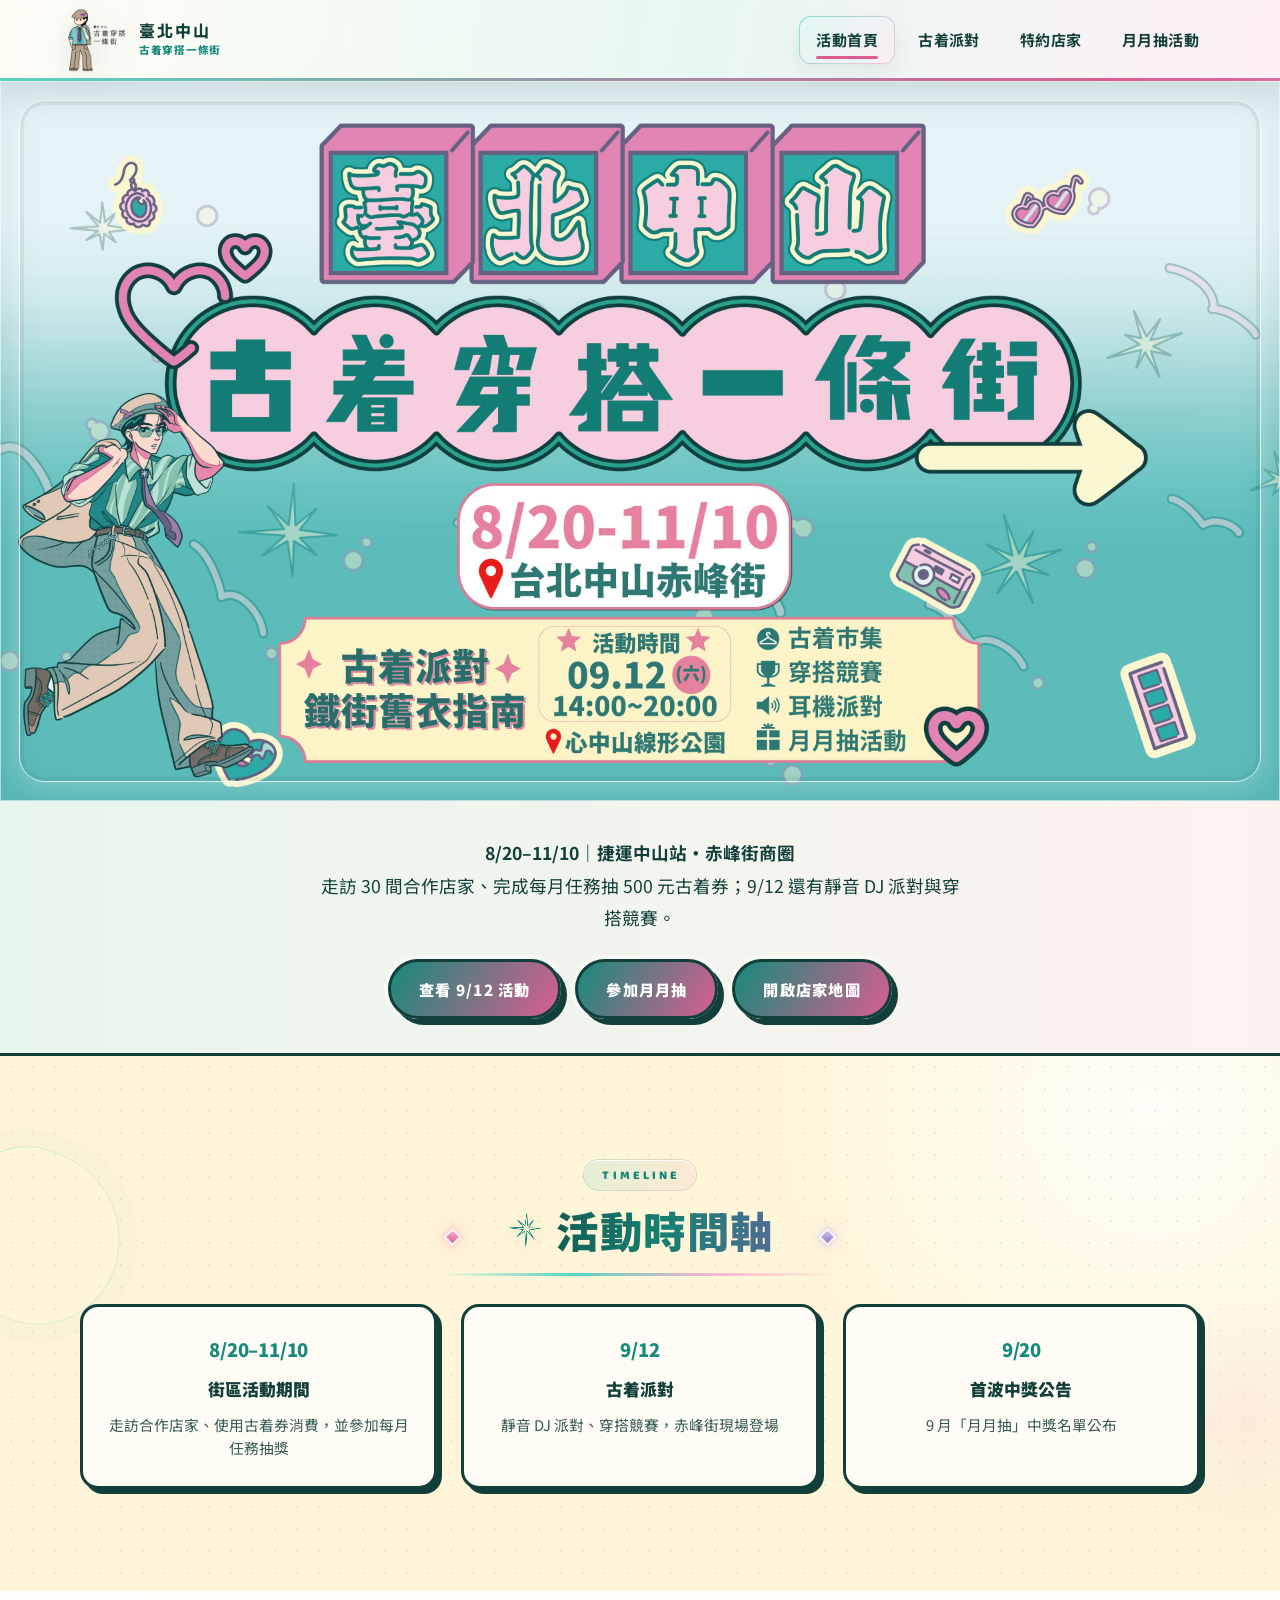
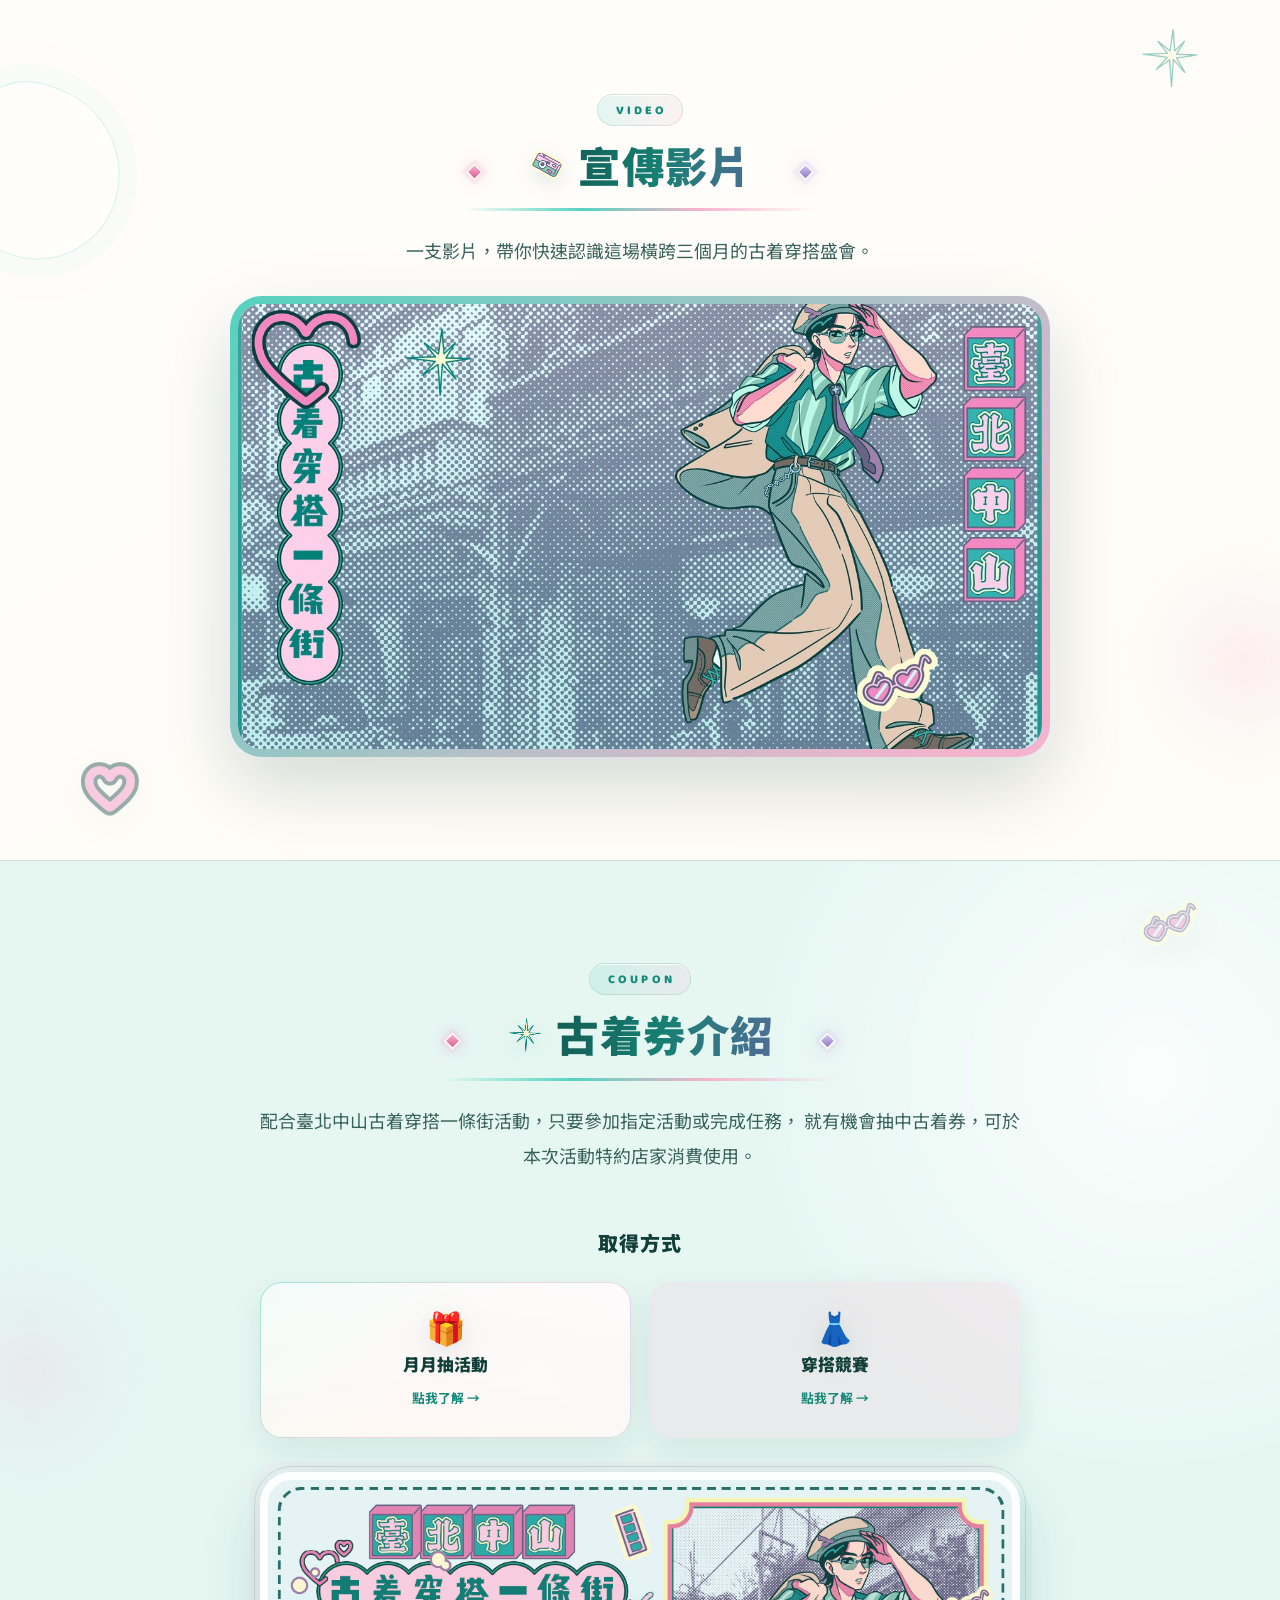
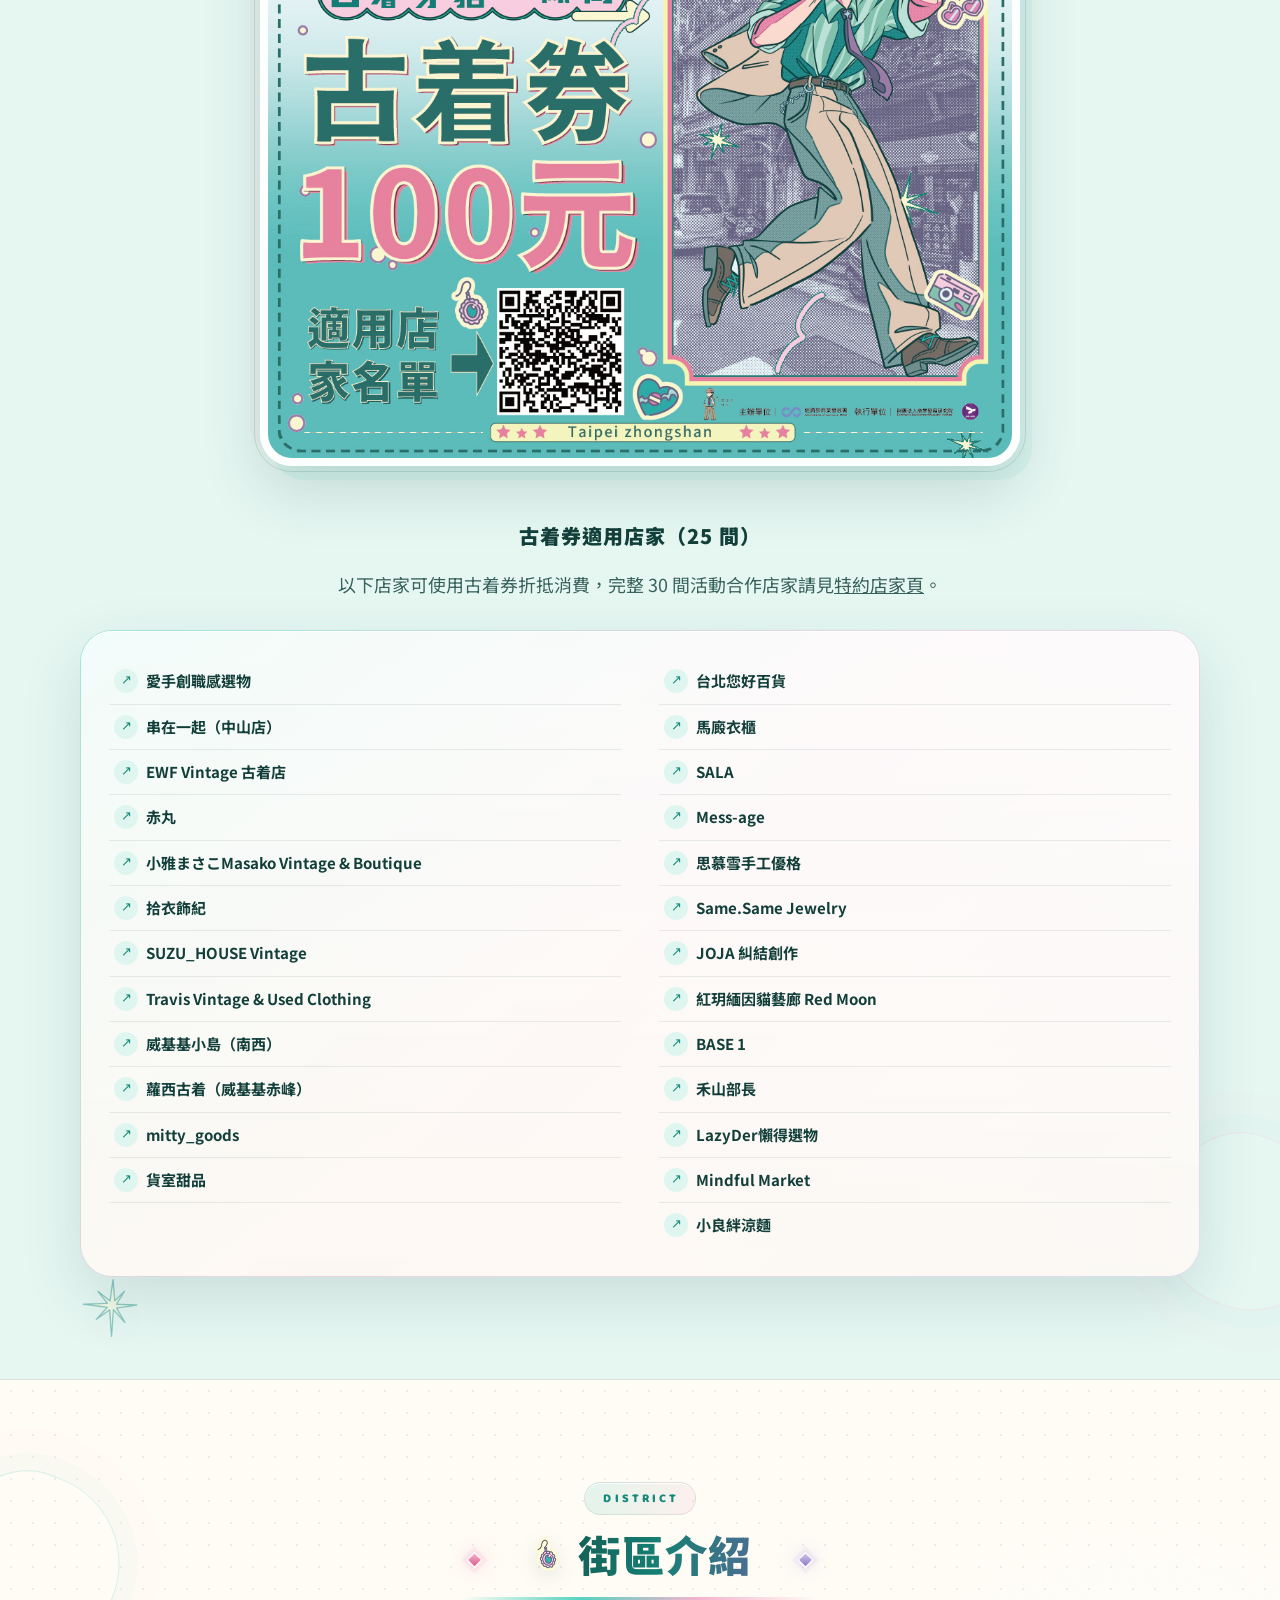
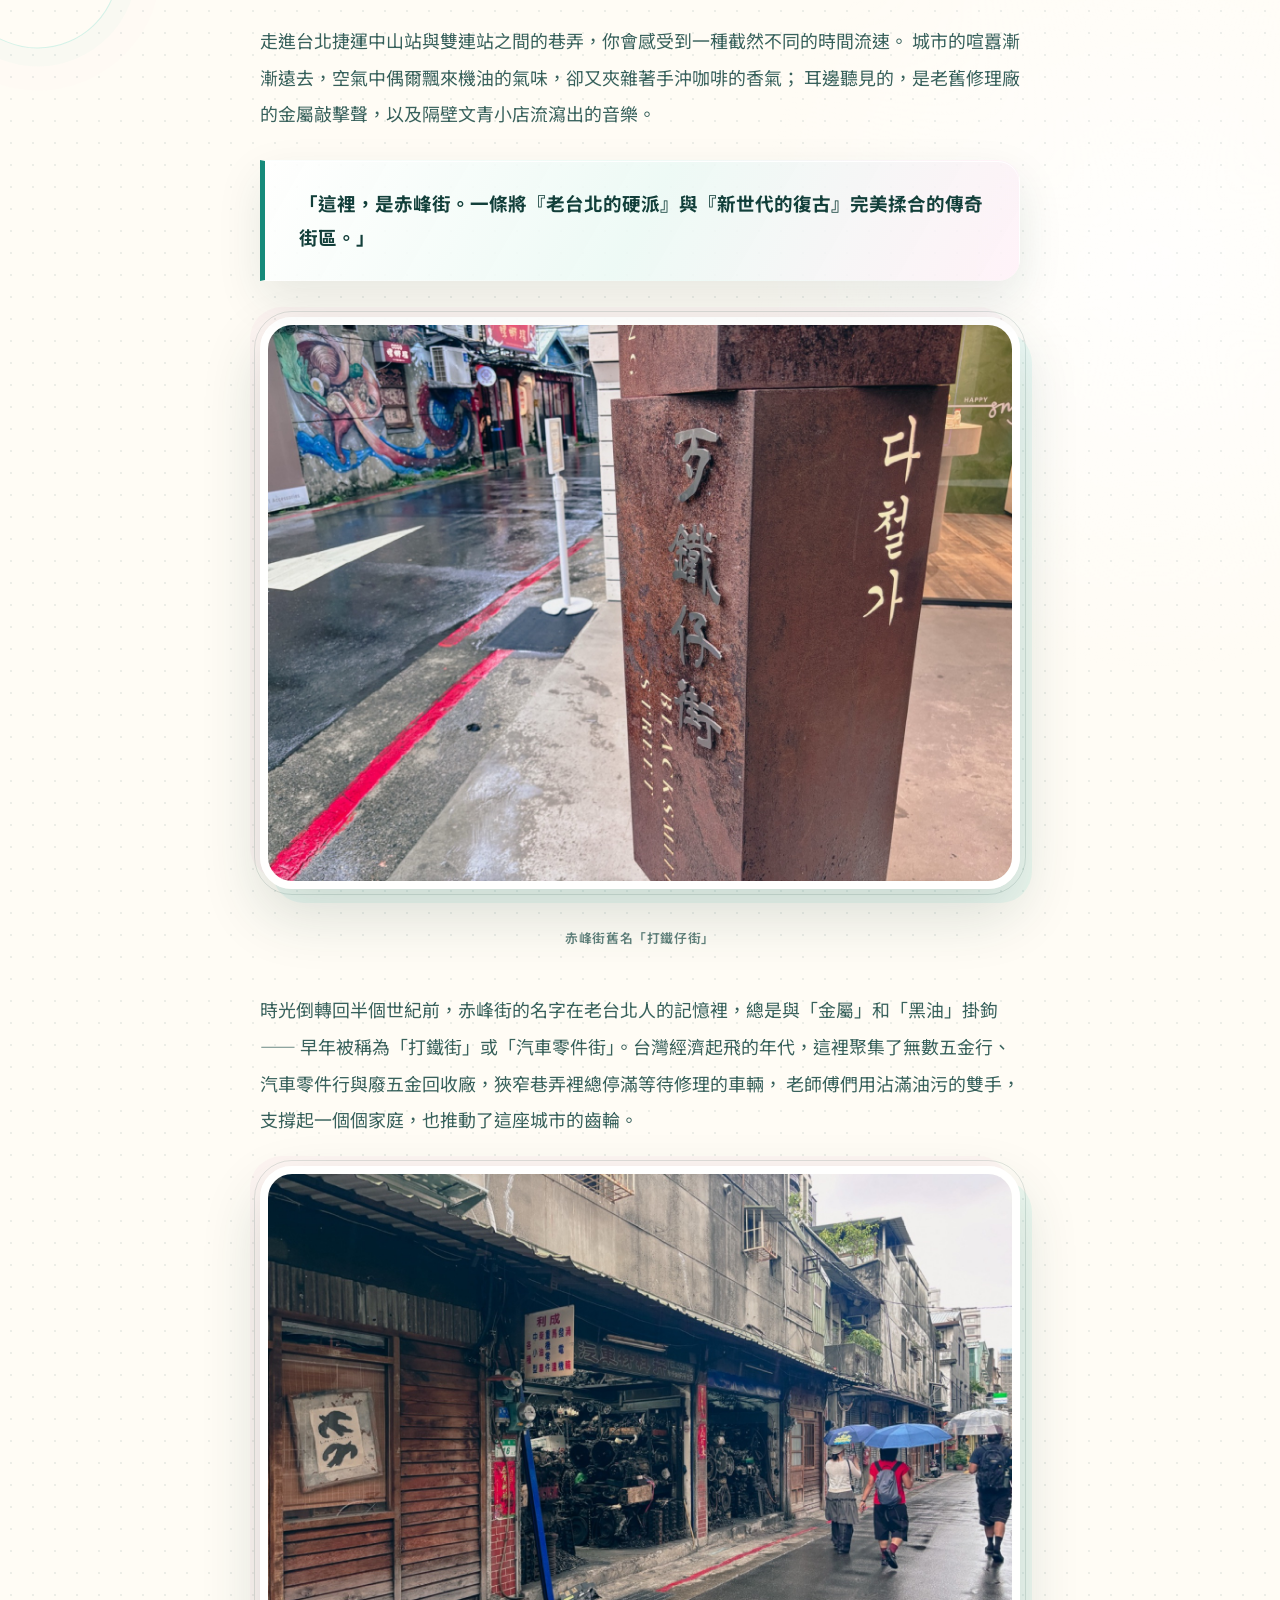
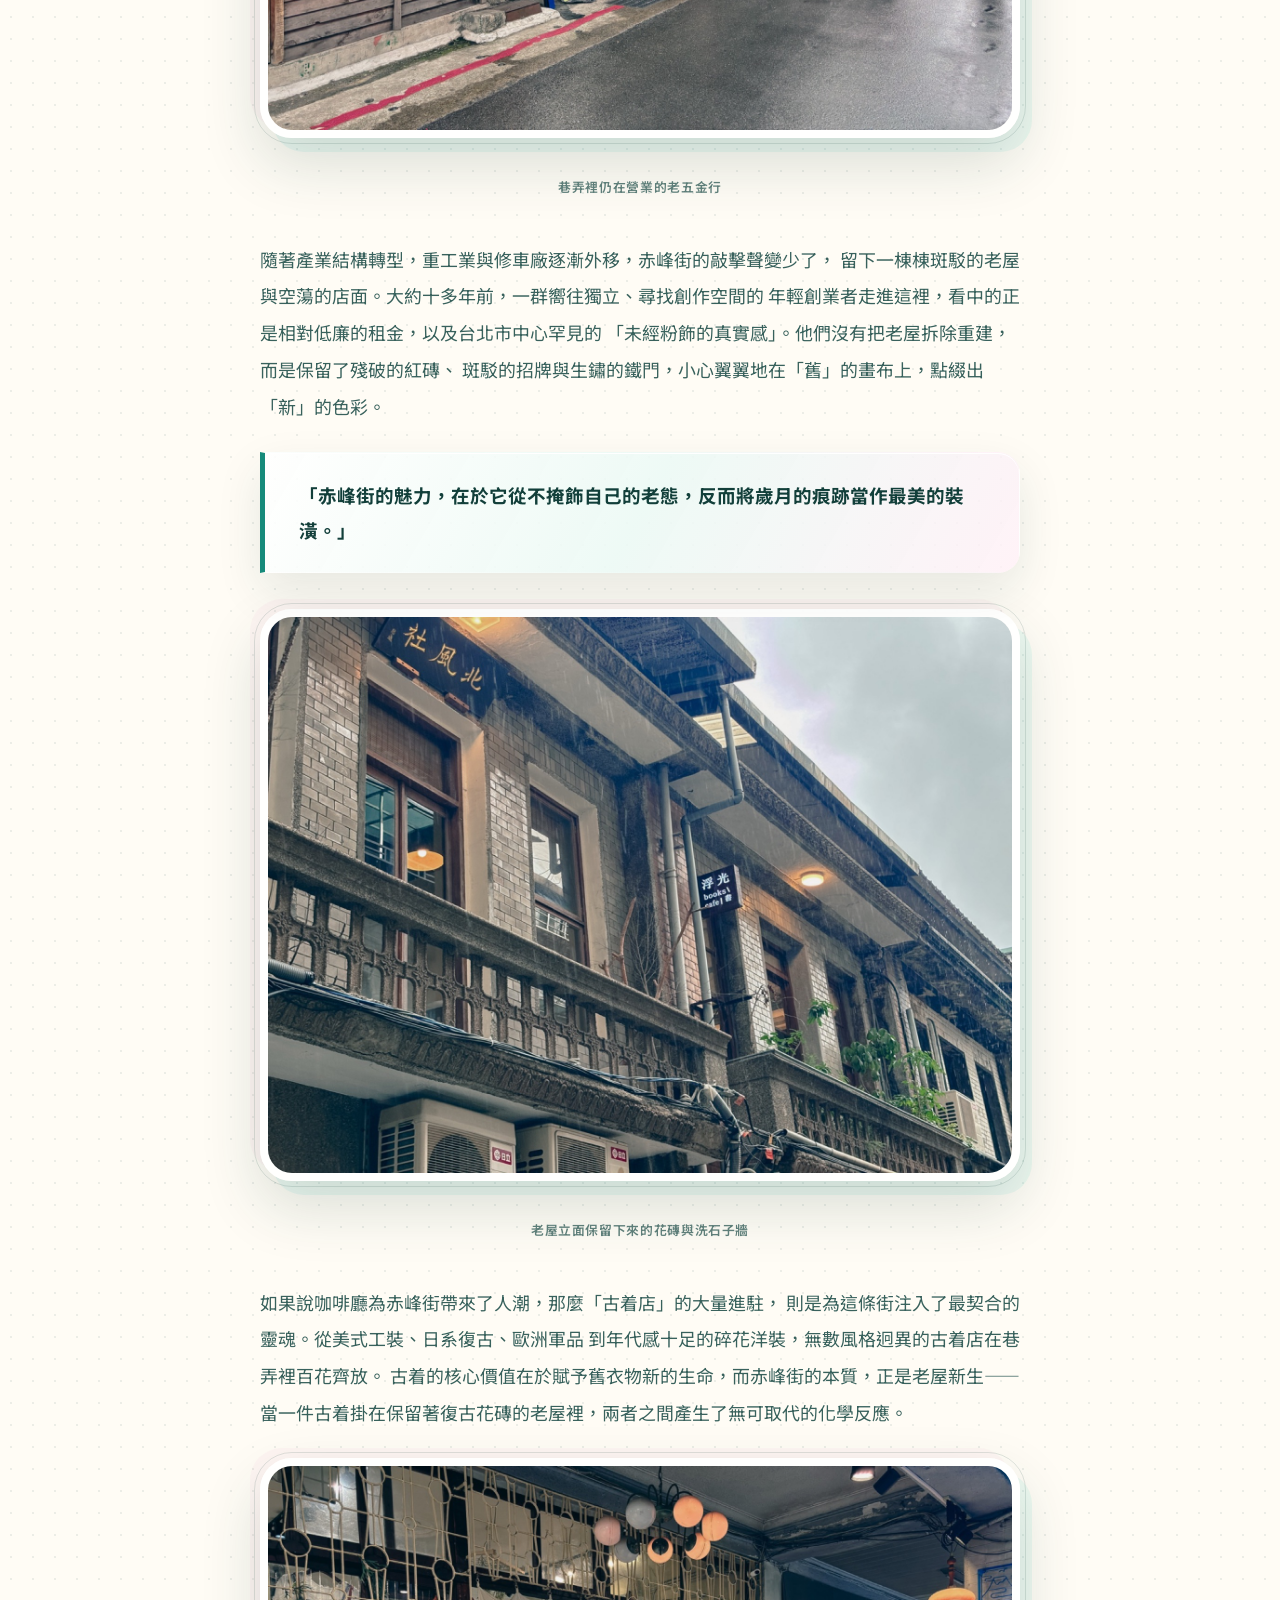
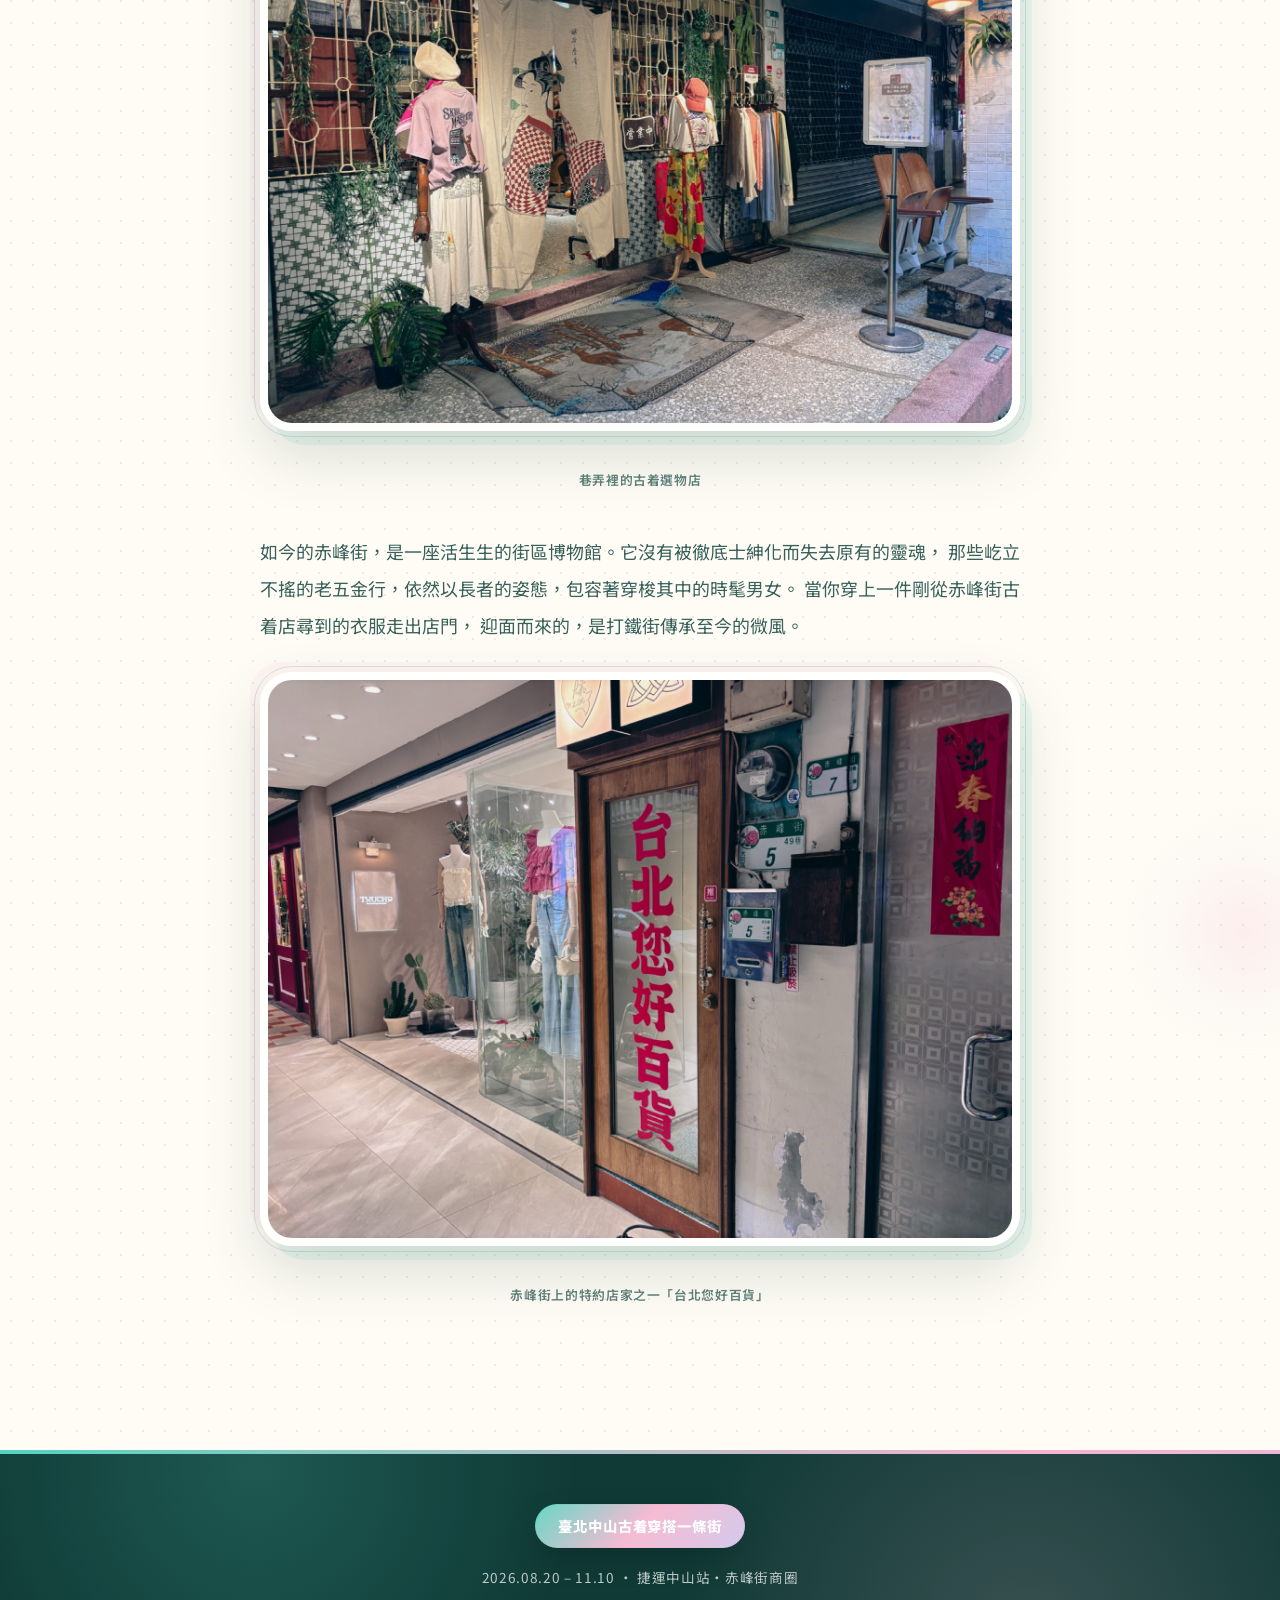
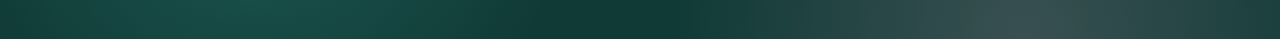
==== commit 3b196a18: "Upload Upload Upload Upload" ====
--- a/index.html
+++ b/index.html
@@ -8,7 +8,7 @@
 <link rel="preconnect" href="https://fonts.googleapis.com">
 <link rel="preconnect" href="https://fonts.gstatic.com" crossorigin>
 <link href="https://fonts.googleapis.com/css2?family=Noto+Sans+TC:wght@400;500;700;900&family=Baloo+2:wght@600;700;800&display=swap" rel="stylesheet">
-<link rel="stylesheet" href="style.css?v=43">
+<link rel="stylesheet" href="style.css?v=48">
 <link rel="icon" type="image/png" href="images/favicon.png">
 </head>
 <body class="page-home">
--- a/style.css
+++ b/style.css
@@ -536,6 +536,7 @@
   grid-template-columns: repeat(auto-fit, minmax(220px, 1fr));
   gap: 28px;
   margin-top: 12px;
+  margin-bottom: 32px;
 }
 
 .highlight-card {
@@ -1698,21 +1699,21 @@
 }
 
 .info-block h3 {
-  margin-bottom: 10px;
+  margin-bottom: 8px;
   color: var(--mint-deep);
-  font-size: 0.78rem;
+  font-size: 0.95rem;
   font-weight: 800;
-  letter-spacing: 0.11em;
-}
-
-.info-value {
-  color: var(--ink);
-  font-size: clamp(1.05rem, 2vw, 1.28rem);
-  line-height: 1.55;
-}
-
+  letter-spacing: 0.07em;
+}
+
+.info-value,
 .info-value-sm,
-.info-value-list { font-size: 0.96rem; line-height: 1.75; }
+.info-value-list {
+  color: var(--ink);
+  font-size: 1.05rem;
+  font-weight: 700;
+  line-height: 1.6;
+}
 
 .note-box {
   max-width: 820px;
@@ -2590,3 +2591,43 @@
 
 .timeline-item h3 { font-size: 1.05rem; margin-bottom: 8px; }
 .timeline-item p { margin: 0; font-size: 0.92rem; opacity: 0.85; line-height: 1.6; }
+
+/* ---------- Reserve button: force high-visibility state ---------- */
+/* Earlier layers left this button looking too muted; this is the
+   definitive, highest-priority style so it reads as the clear,
+   clickable primary action on the page. */
+
+.reserve-btn {
+  display: inline-block;
+  background: linear-gradient(120deg, var(--mint-deep) 0%, var(--pink-deep) 100%);
+  color: #ffffff;
+  border: 3px solid var(--ink);
+  box-shadow: 6px 6px 0 var(--ink), 0 0 0 4px rgba(255, 255, 255, 0.4);
+  font-weight: 900;
+  opacity: 1;
+}
+
+.reserve-btn:hover {
+  background: linear-gradient(120deg, var(--pink-deep) 0%, var(--mint-deep) 100%);
+  color: #ffffff;
+  transform: translate(-3px, -3px);
+  box-shadow: 9px 9px 0 var(--ink), 0 0 0 4px rgba(255, 255, 255, 0.4);
+}
+
+.info-block h3 {
+  font-size: 0.95rem;
+  font-weight: 800;
+  letter-spacing: 0.07em;
+  color: var(--mint-deep);
+  margin-bottom: 8px;
+}
+
+.info-value,
+.info-value-sm,
+.info-value-list {
+  font-size: 1.05rem !important;
+  font-weight: 700 !important;
+  line-height: 1.6;
+  color: var(--ink);
+  letter-spacing: normal;
+}
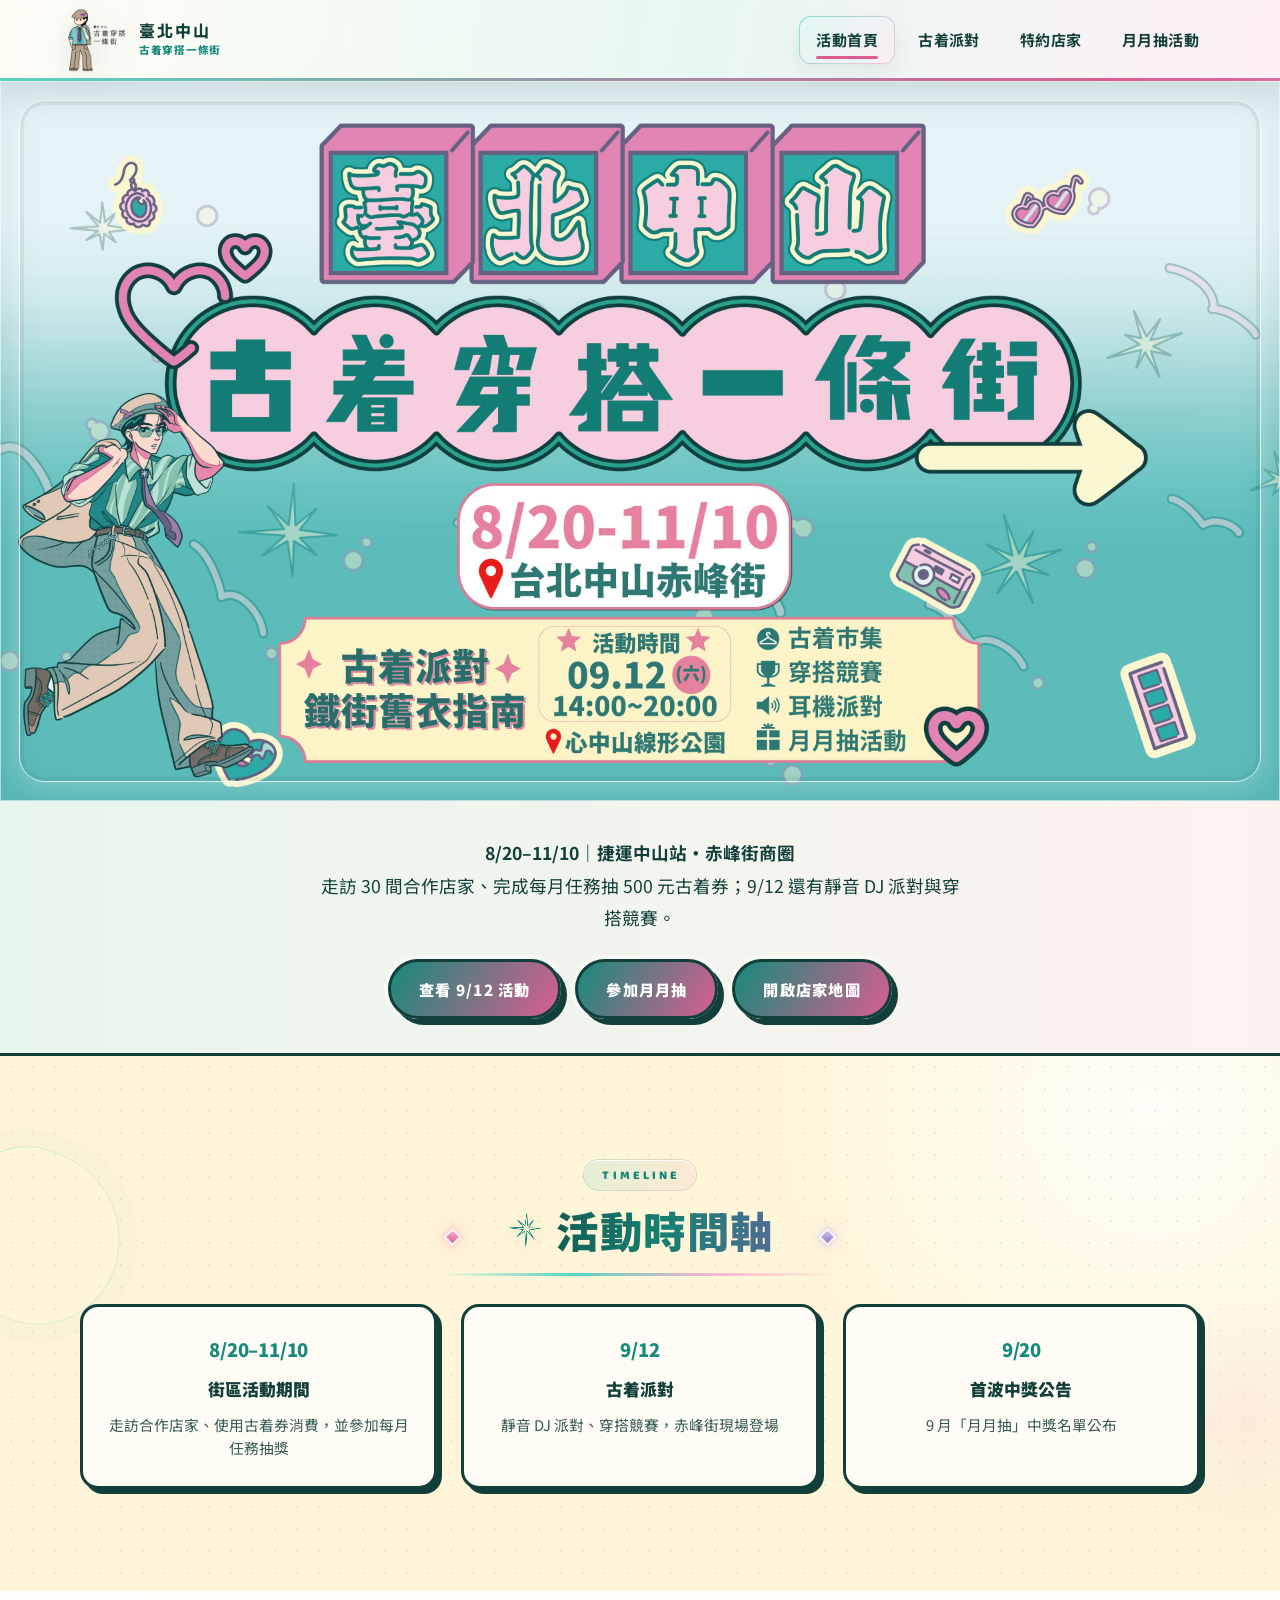
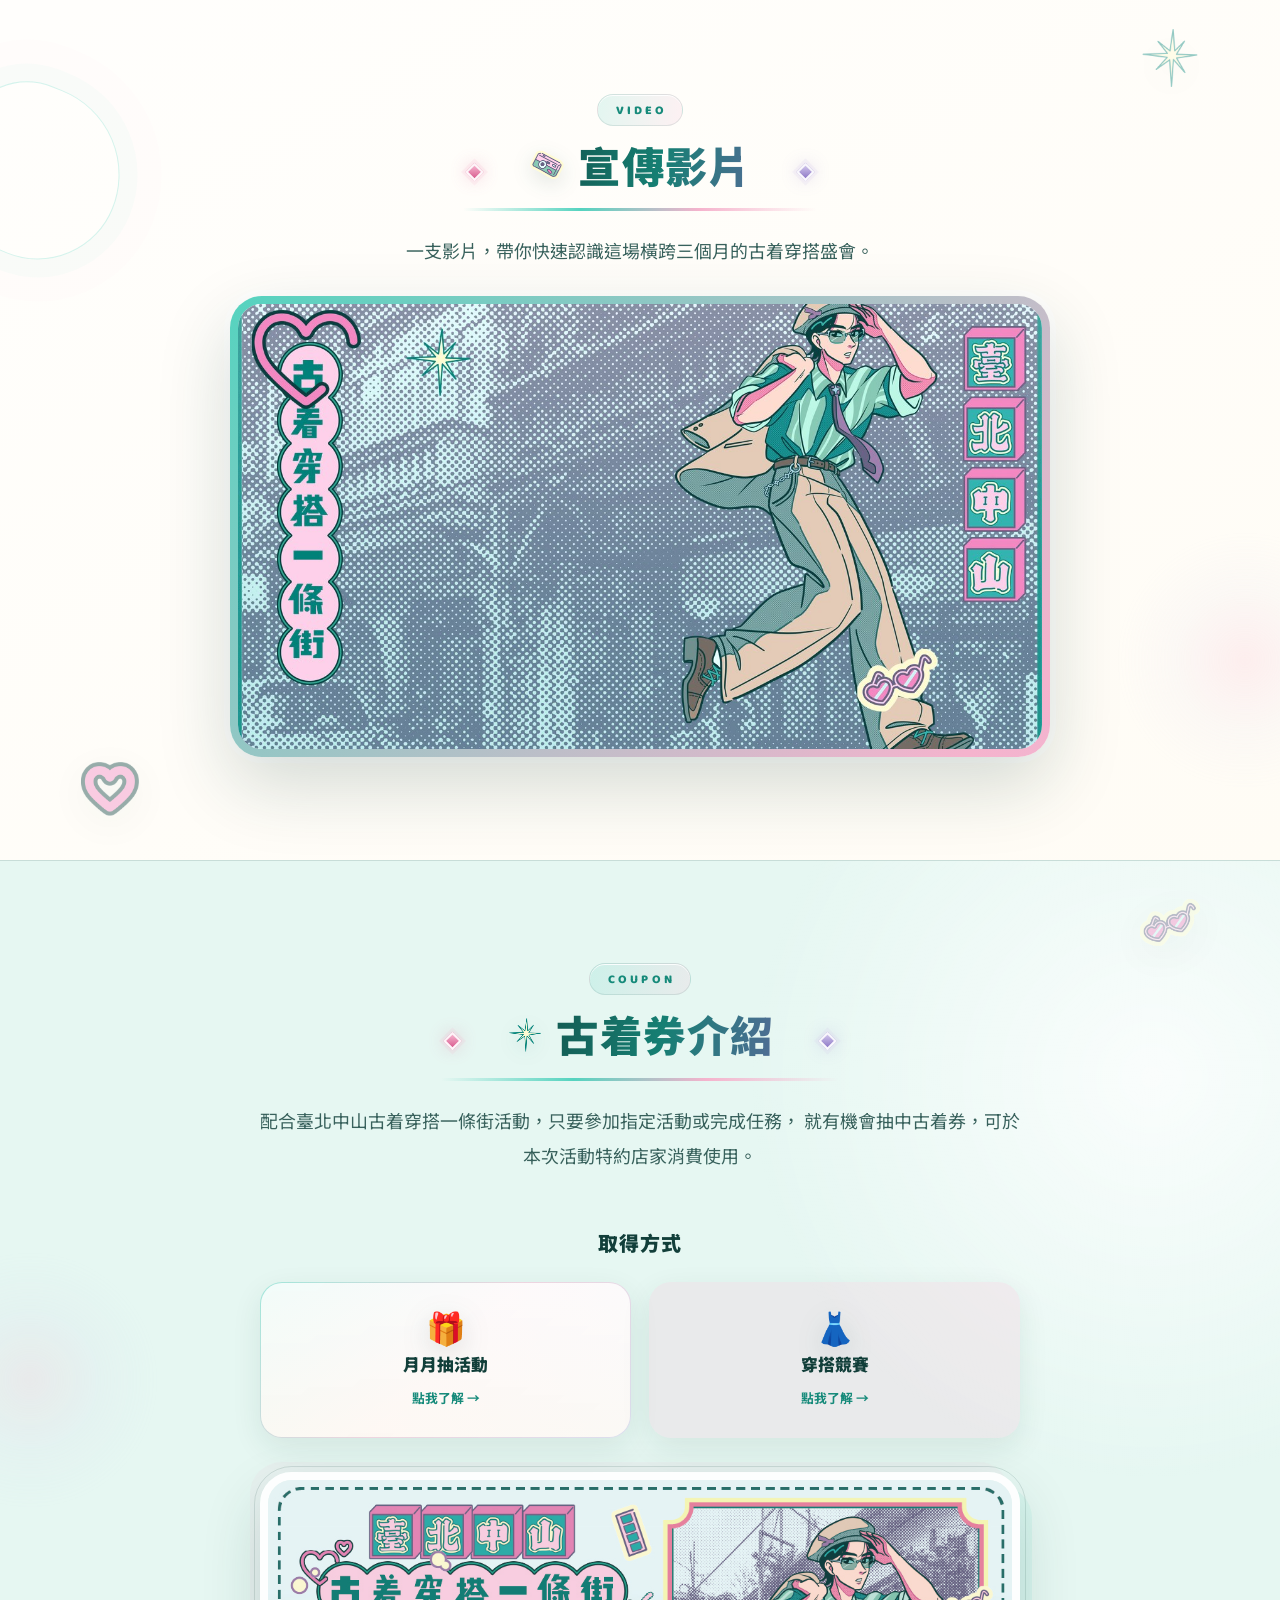
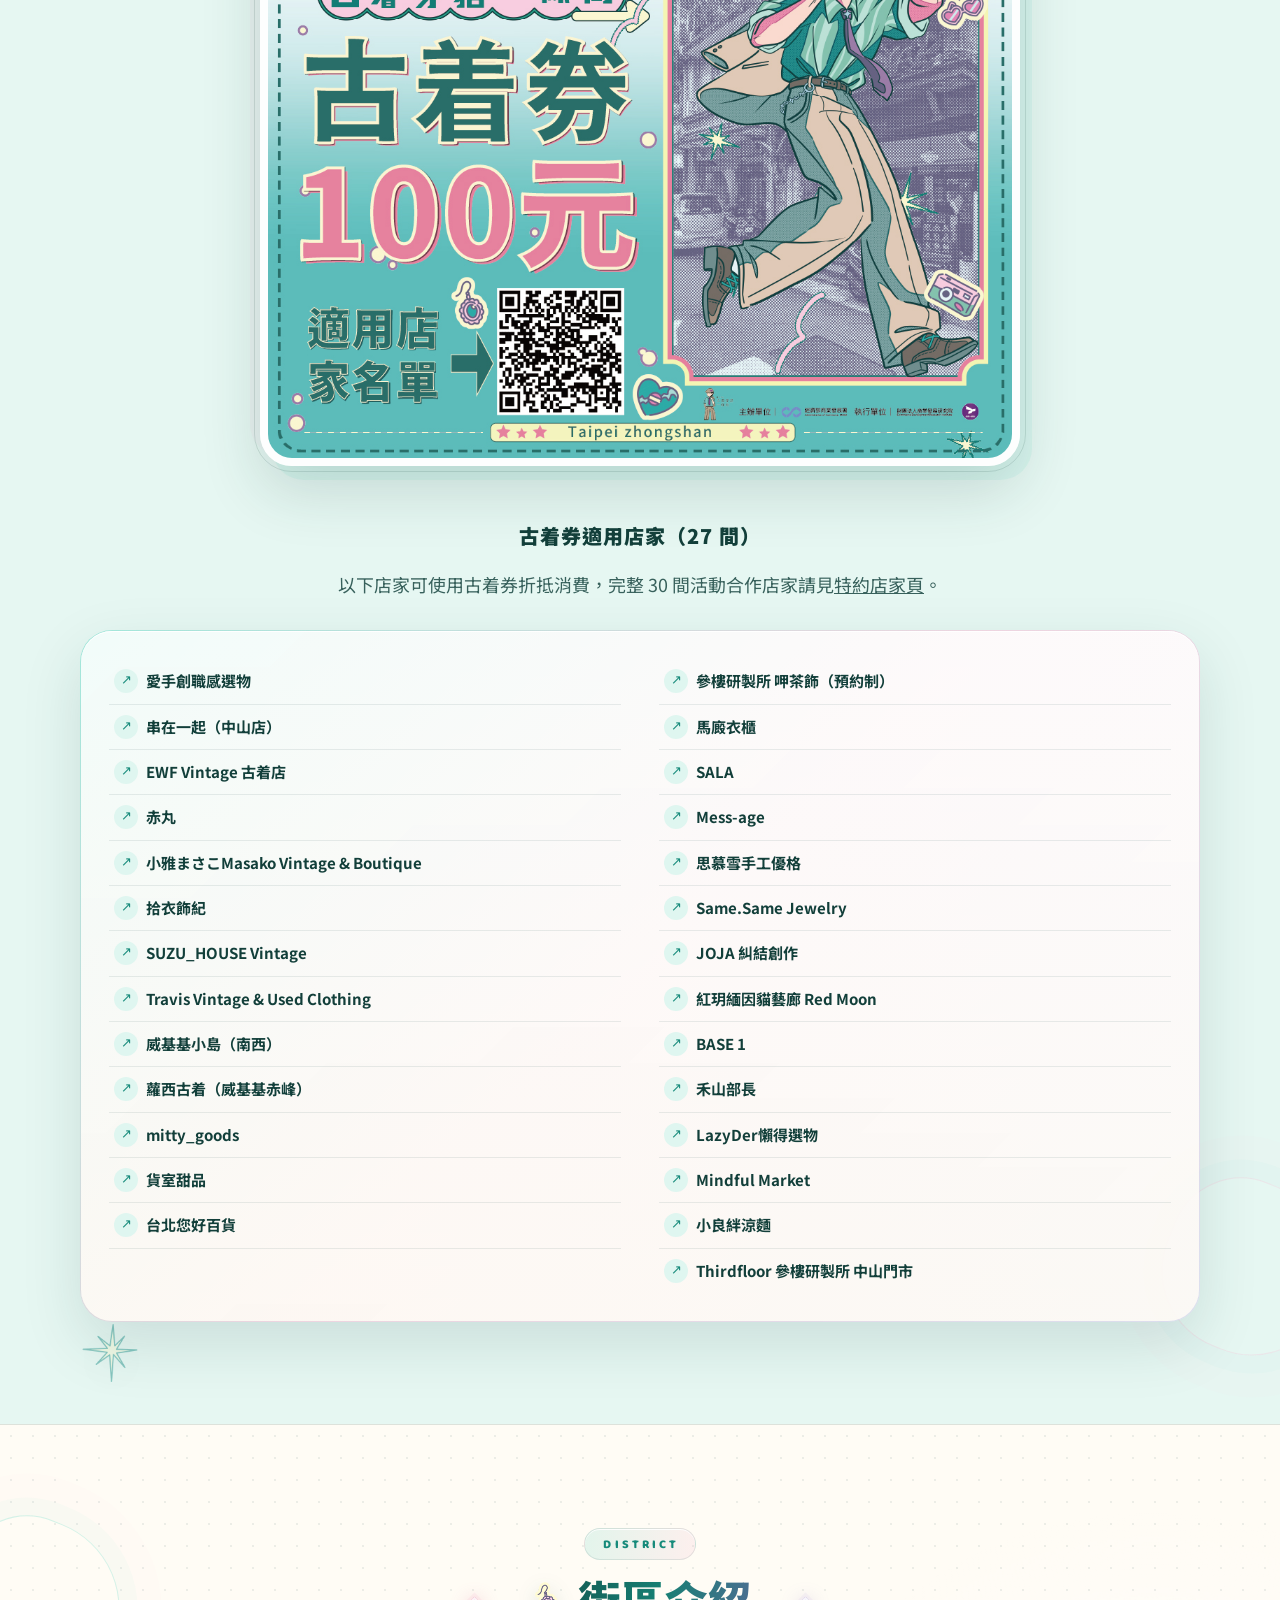
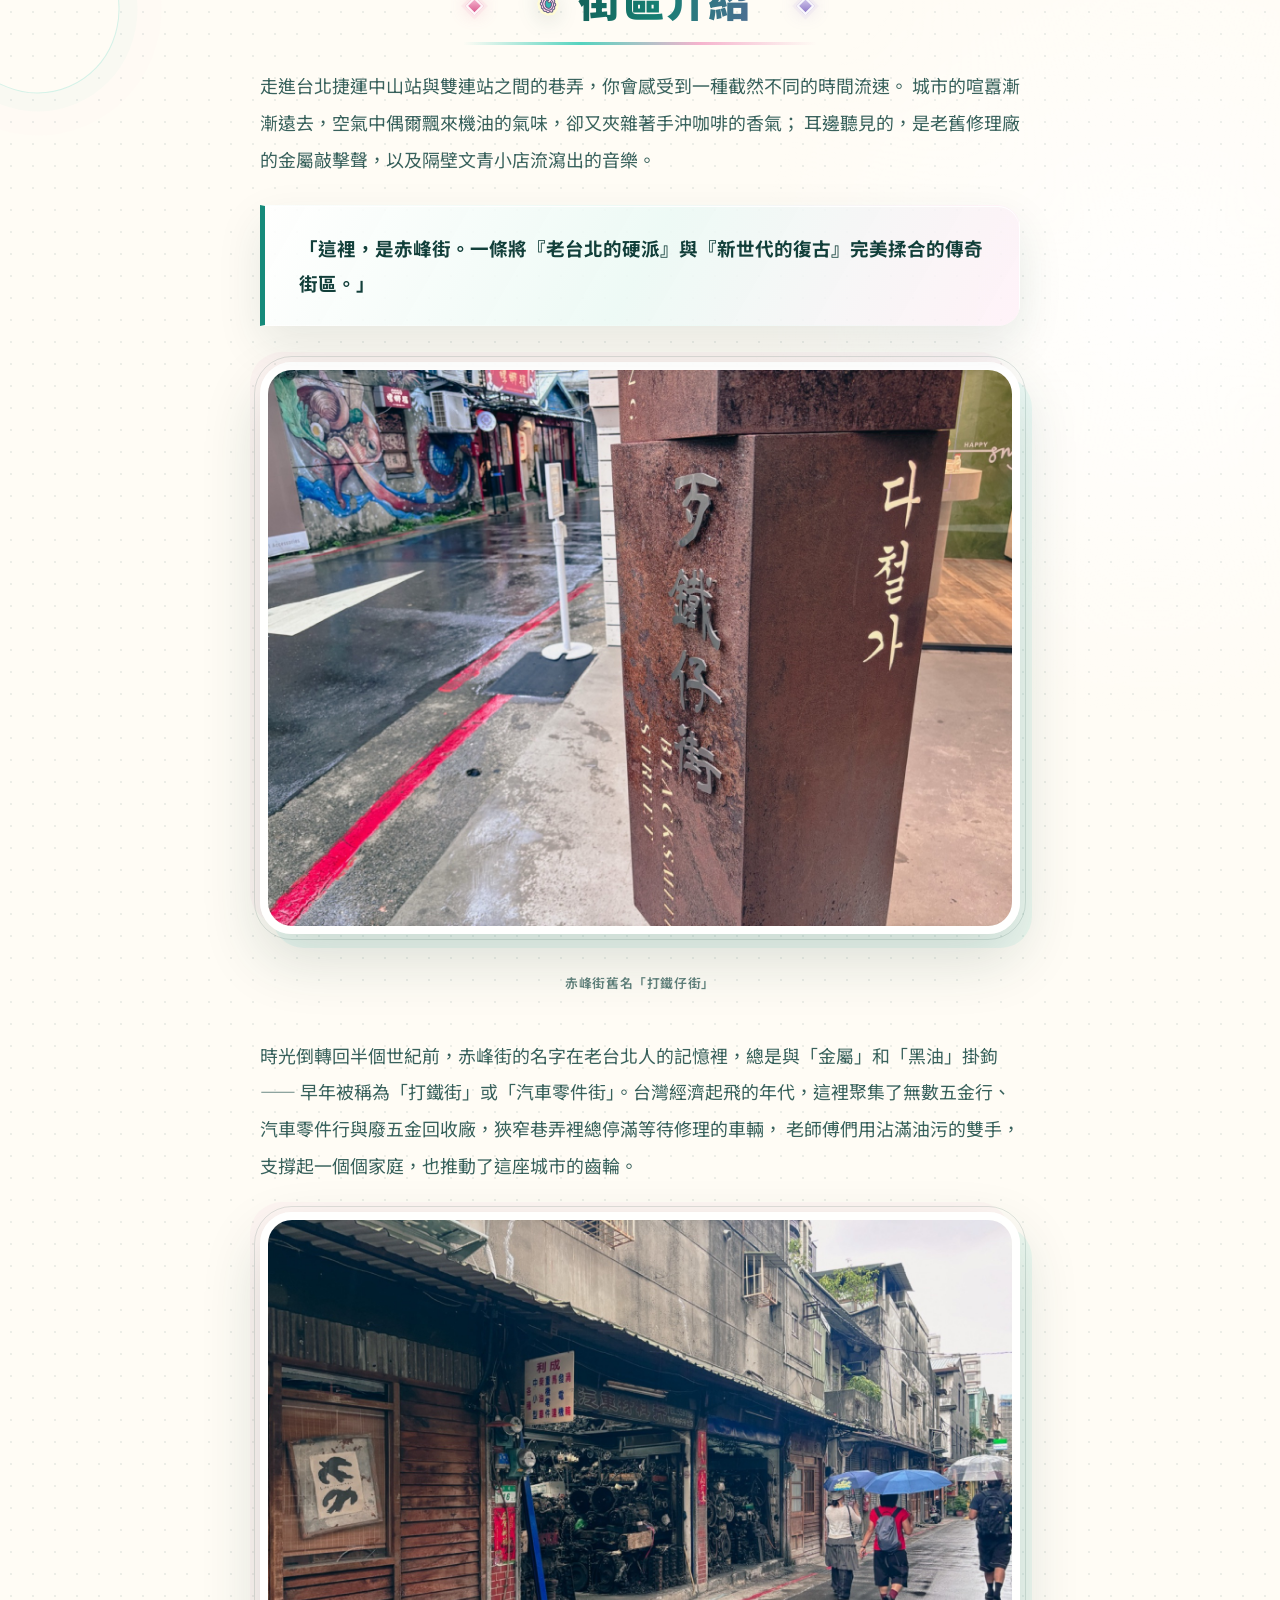
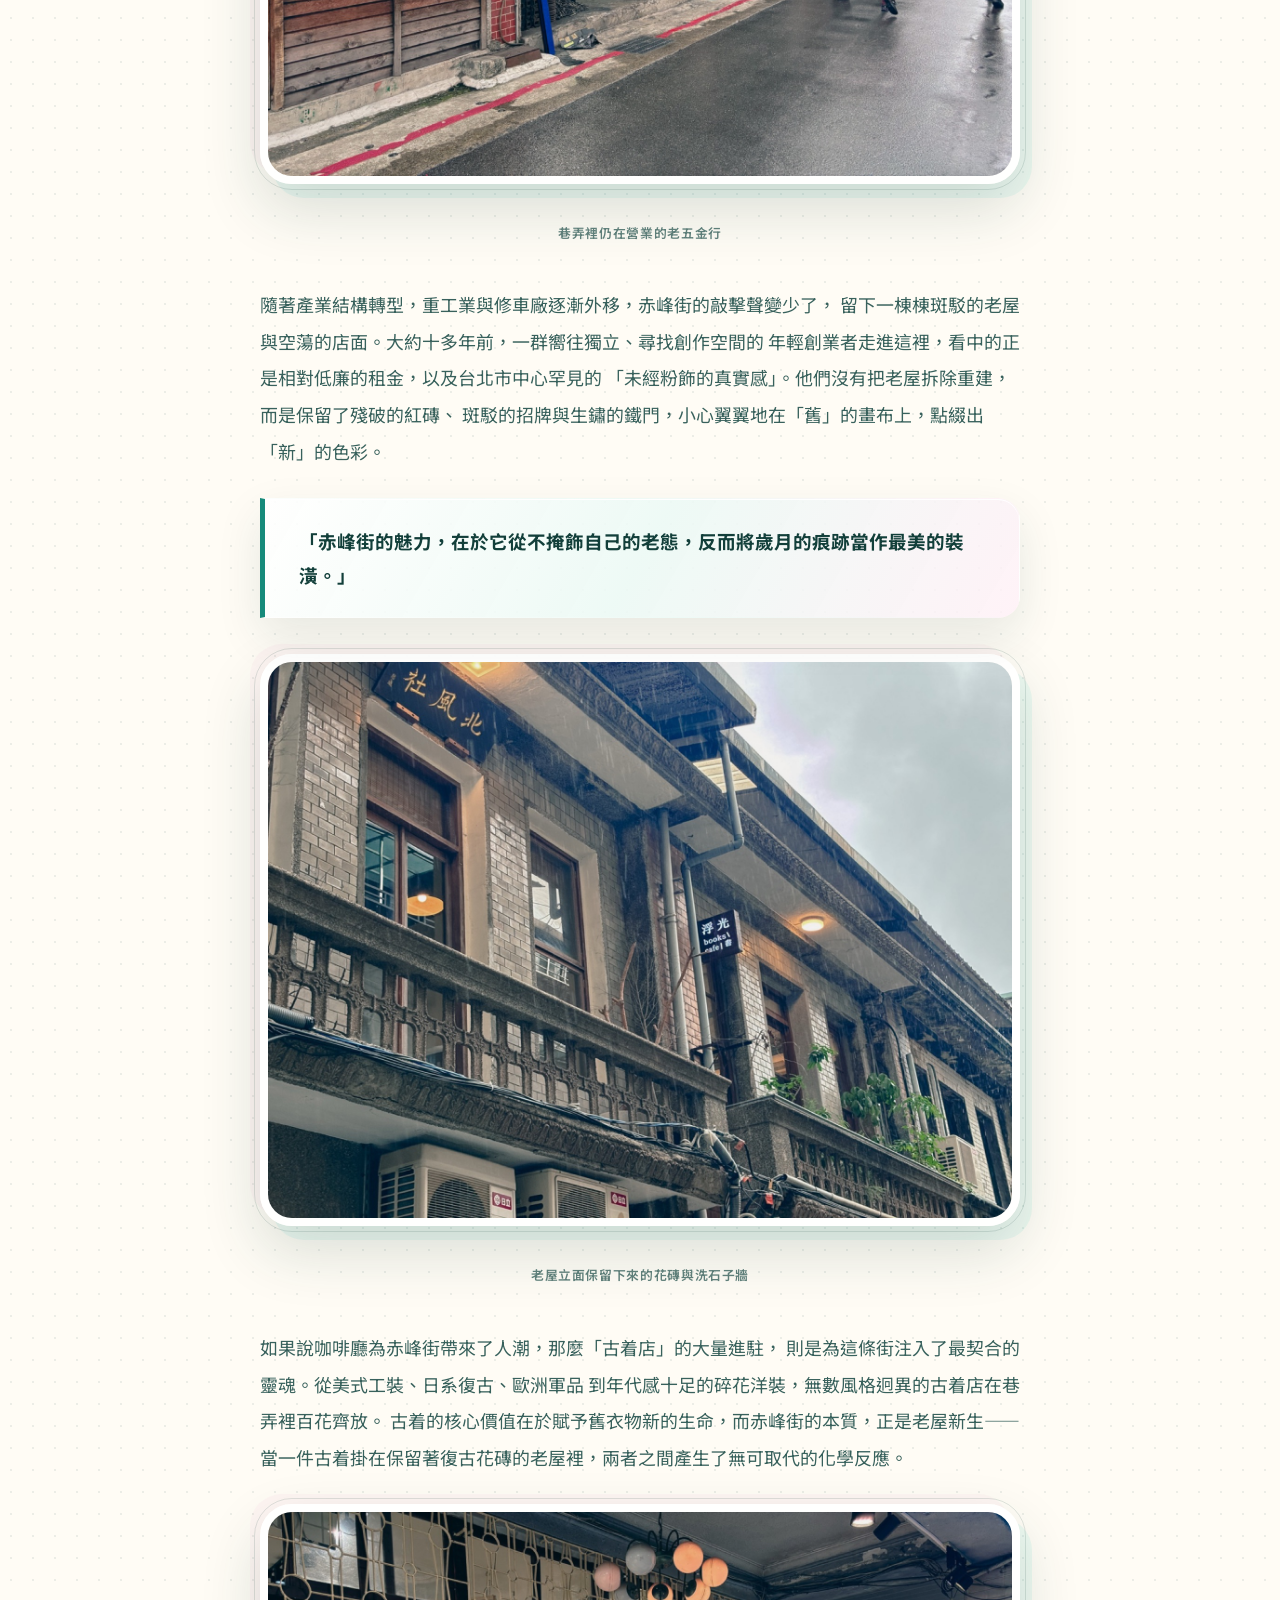
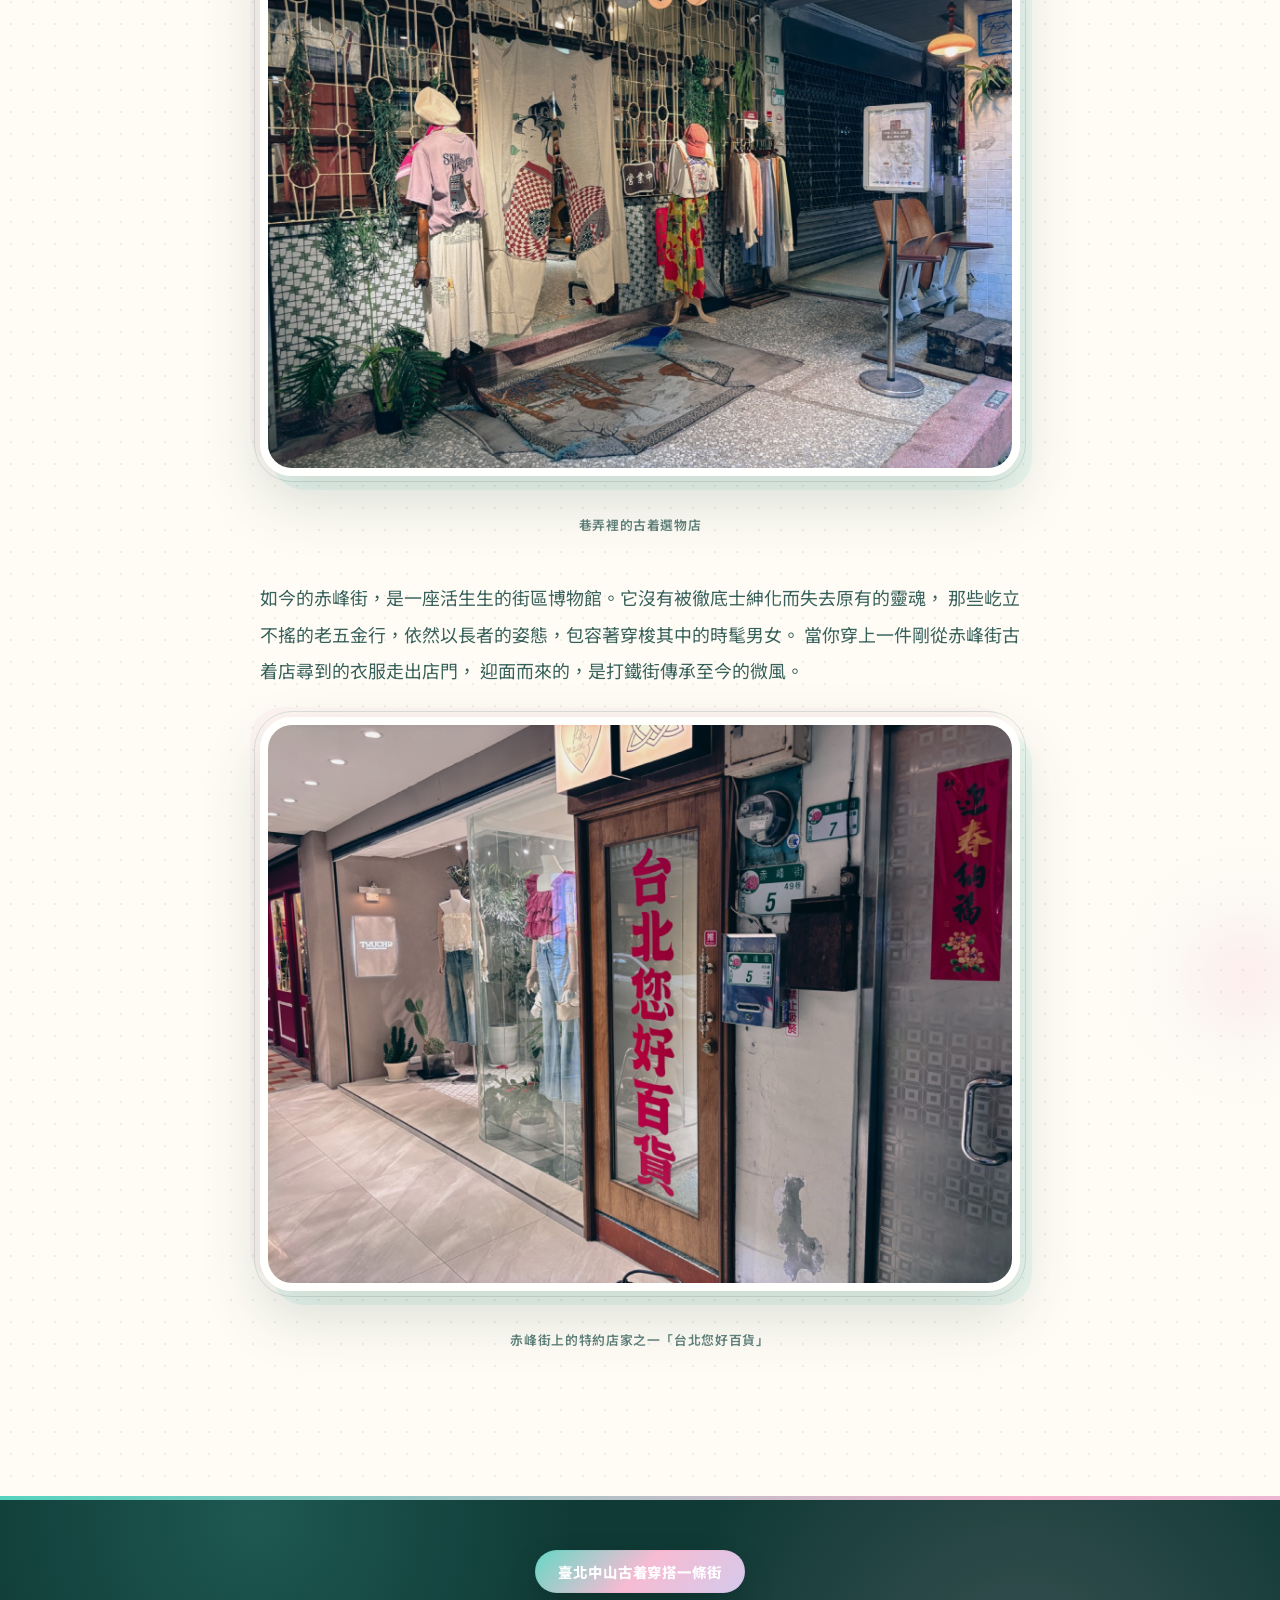
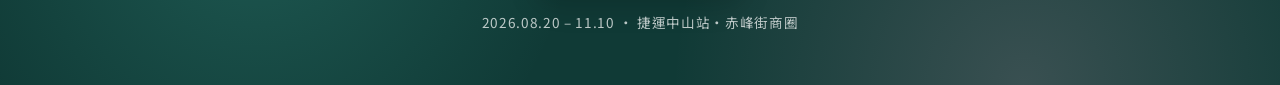
==== commit 6faf278e: "update update" ====
--- a/index.html
+++ b/index.html
@@ -133,7 +133,7 @@
       </div>
       <img src="images/coupon.jpg" alt="古着券示意圖" class="content-photo">
 
-      <h3 class="coupon-subheading">古着券適用店家（25 間）</h3>
+      <h3 class="coupon-subheading">古着券適用店家（27 間）</h3>
       <p class="lead" style="margin-top:-8px;">以下店家可使用古着券折抵消費，完整 30 間活動合作店家請見<a href="shops.html#list">特約店家頁</a>。</p>
       <div class="store-list-box">
         <ul class="store-list">
@@ -150,6 +150,7 @@
           <li><a href="https://www.google.com/maps/search/?api=1&amp;query=Mitty%E5%8F%A4%E7%9D%80%E5%BA%97%20%E5%8F%B0%E5%8C%97%E5%B8%82%E5%A4%A7%E5%90%8C%E5%8D%80%E8%B5%A4%E5%B3%B0%E8%A1%9743%E8%99%9F2%E6%A8%93" target="_blank" rel="noopener">mitty_goods</a></li>
           <li><a href="https://www.google.com/maps/search/?api=1&amp;query=%E8%B2%A8%E5%AE%A4%E7%94%9C%E5%93%81%20%E5%8F%B0%E5%8C%97%E5%B8%82%E5%A4%A7%E5%90%8C%E5%8D%80%E8%B5%A4%E5%B3%B0%E8%A1%9771%E5%B7%B734%E8%99%9F" target="_blank" rel="noopener">貨室甜品</a></li>
           <li><a href="https://www.google.com/maps/search/?api=1&amp;query=%E5%8F%B0%E5%8C%97%E6%82%A8%E5%A5%BD%E7%99%BE%E8%B2%A8%20%E5%8F%B0%E5%8C%97%E5%B8%82%E5%A4%A7%E5%90%8C%E5%8D%80%E8%B5%A4%E5%B3%B0%E8%A1%9749%E5%B7%B75%E8%99%9F" target="_blank" rel="noopener">台北您好百貨</a></li>
+          <li><a href="https://www.google.com/maps/search/?api=1&amp;query=%E5%8F%83%E6%A8%93%E7%A0%94%E8%A3%BD%E6%89%80%20%E5%91%B7%E8%8C%B6%E9%A3%BE%EF%BC%88%E9%A0%90%E7%B4%84%E5%88%B6%EF%BC%89%20%E5%8F%B0%E5%8C%97" target="_blank" rel="noopener">參樓研製所 呷茶飾（預約制）</a></li>
           <li><a href="https://www.google.com/maps/search/?api=1&amp;query=%E9%A6%AC%E5%BB%84%E8%A1%A3%E6%AB%83%20%E8%B5%A4%E5%B3%B0%E8%A1%97%20%E5%8F%B0%E5%8C%97" target="_blank" rel="noopener">馬廄衣櫃</a></li>
           <li><a href="https://www.google.com/maps/search/?api=1&amp;query=SALA%20%E8%B5%A4%E5%B3%B0%E8%A1%97%20%E5%8F%B0%E5%8C%97" target="_blank" rel="noopener">SALA</a></li>
           <li><a href="https://www.google.com/maps/search/?api=1&amp;query=Mess-age%20%E8%B5%A4%E5%B3%B0%E8%A1%97%20%E5%8F%B0%E5%8C%97" target="_blank" rel="noopener">Mess-age</a></li>
@@ -162,6 +163,7 @@
           <li><a href="https://www.google.com/maps/search/?api=1&amp;query=LazyDer%E6%87%B6%E5%BE%97%E9%81%B8%E7%89%A9%20%E5%8F%B0%E5%8C%97%E5%B8%82%E5%A4%A7%E5%90%8C%E5%8D%80%E6%89%BF%E5%BE%B7%E8%B7%AF%E4%BA%8C%E6%AE%B553%E5%B7%B717%E8%99%9F" target="_blank" rel="noopener">LazyDer懶得選物</a></li>
           <li><a href="https://www.google.com/maps/search/?api=1&amp;query=Mindful%20Market%20%E8%B5%A4%E5%B3%B0%E8%A1%97%20%E5%8F%B0%E5%8C%97" target="_blank" rel="noopener">Mindful Market</a></li>
           <li><a href="https://www.google.com/maps/search/?api=1&amp;query=%E5%B0%8F%E8%89%AF%E7%B5%86%E6%B6%BC%E9%BA%B5%20%E5%8F%B0%E5%8C%97%E5%B8%82%E5%A4%A7%E5%90%8C%E5%8D%80%E8%B5%A4%E5%B3%B0%E8%A1%9781%E8%99%9F" target="_blank" rel="noopener">小良絆涼麵</a></li>
+          <li><a href="https://www.google.com/maps/search/?api=1&amp;query=Thirdfloor%20%E5%8F%83%E6%A8%93%E7%A0%94%E8%A3%BD%E6%89%80%20%E4%B8%AD%E5%B1%B1%E9%96%80%E5%B8%82%20%E5%8F%B0%E5%8C%97" target="_blank" rel="noopener">Thirdfloor 參樓研製所 中山門市</a></li>
         </ul>
       </div>
     </div>
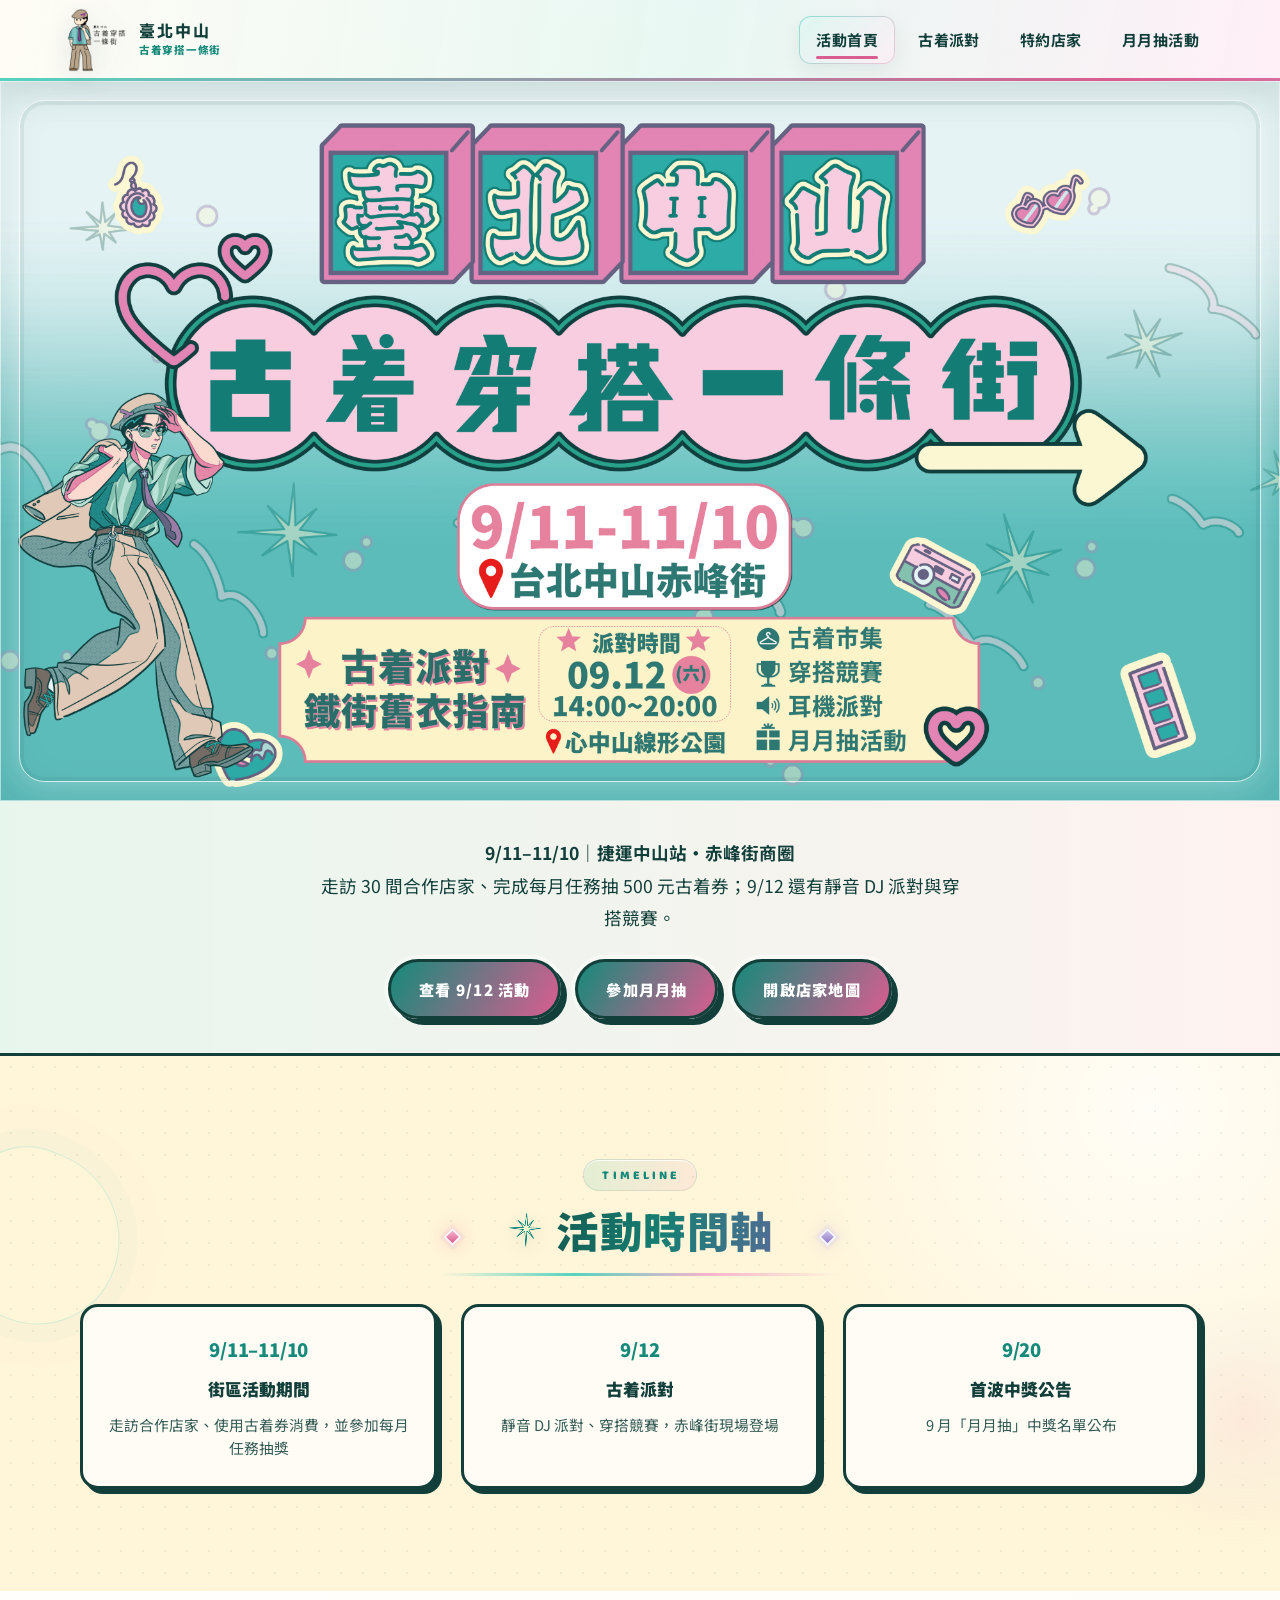
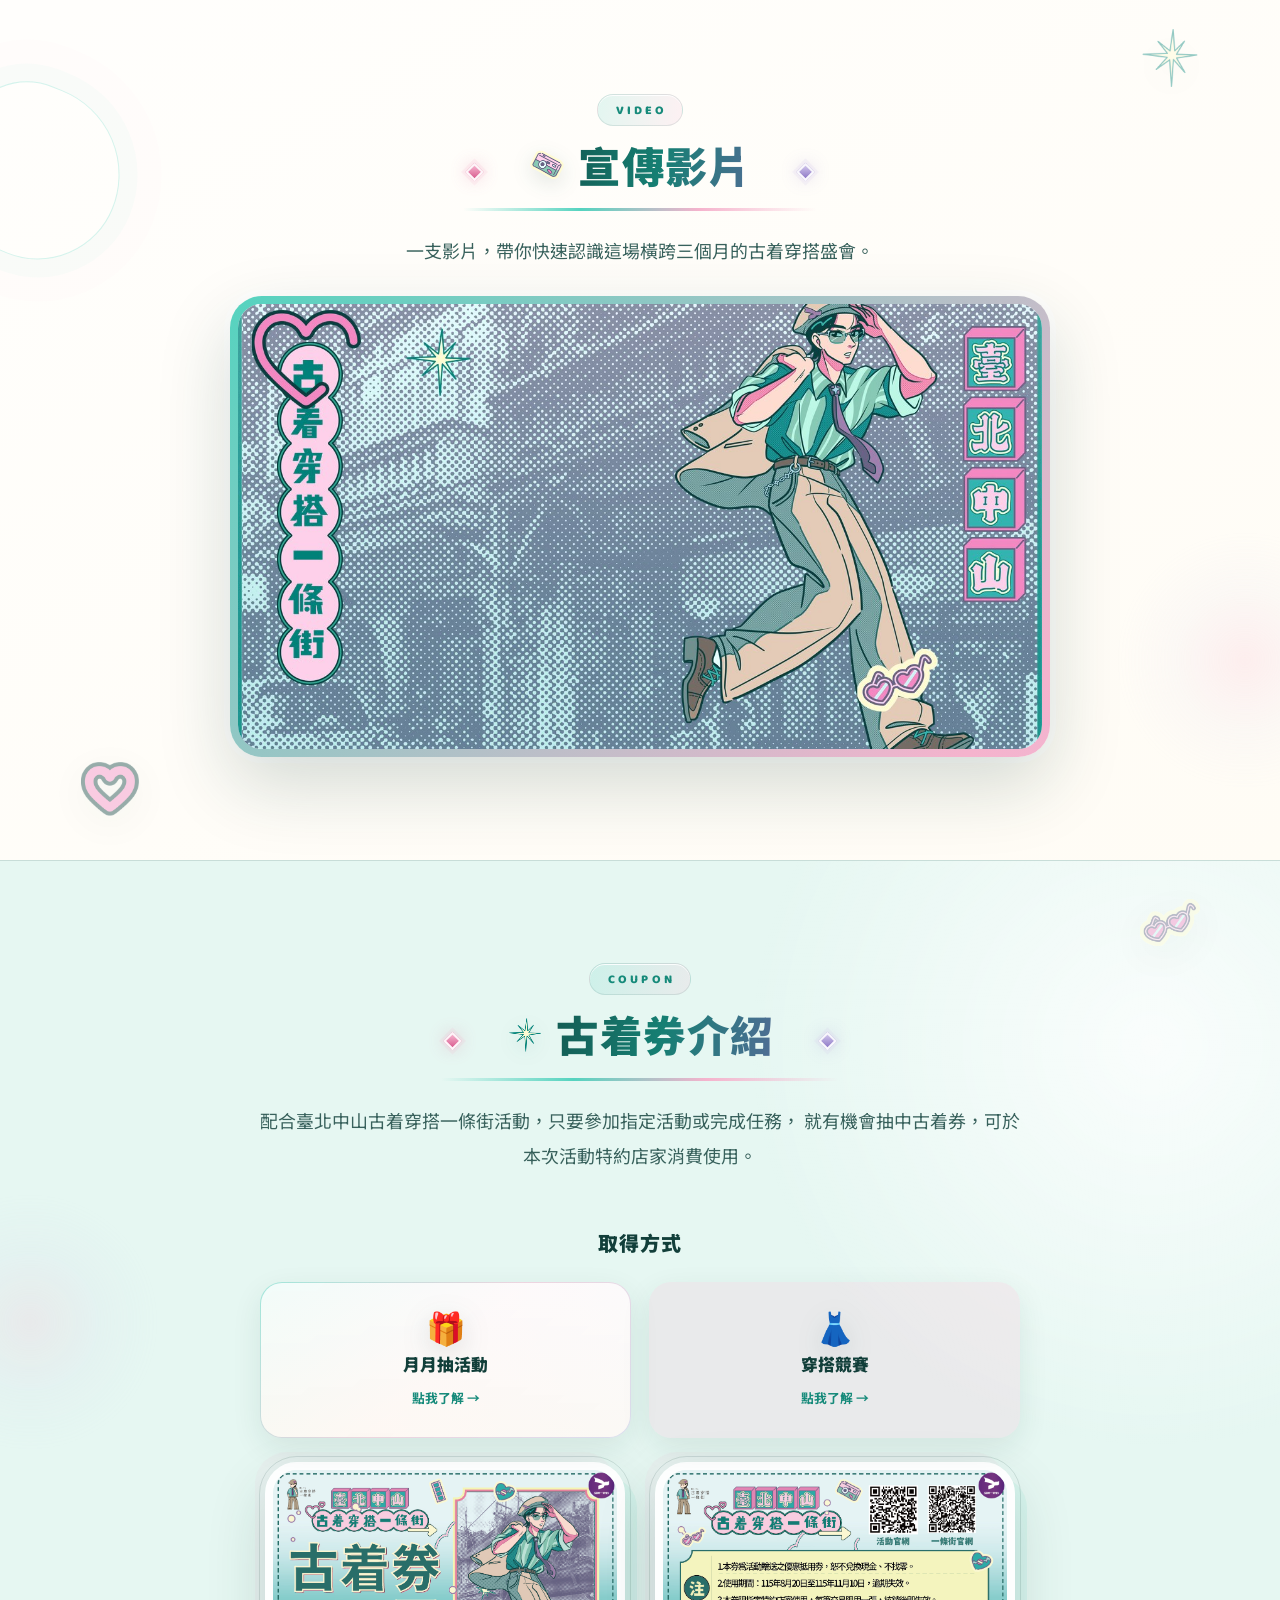
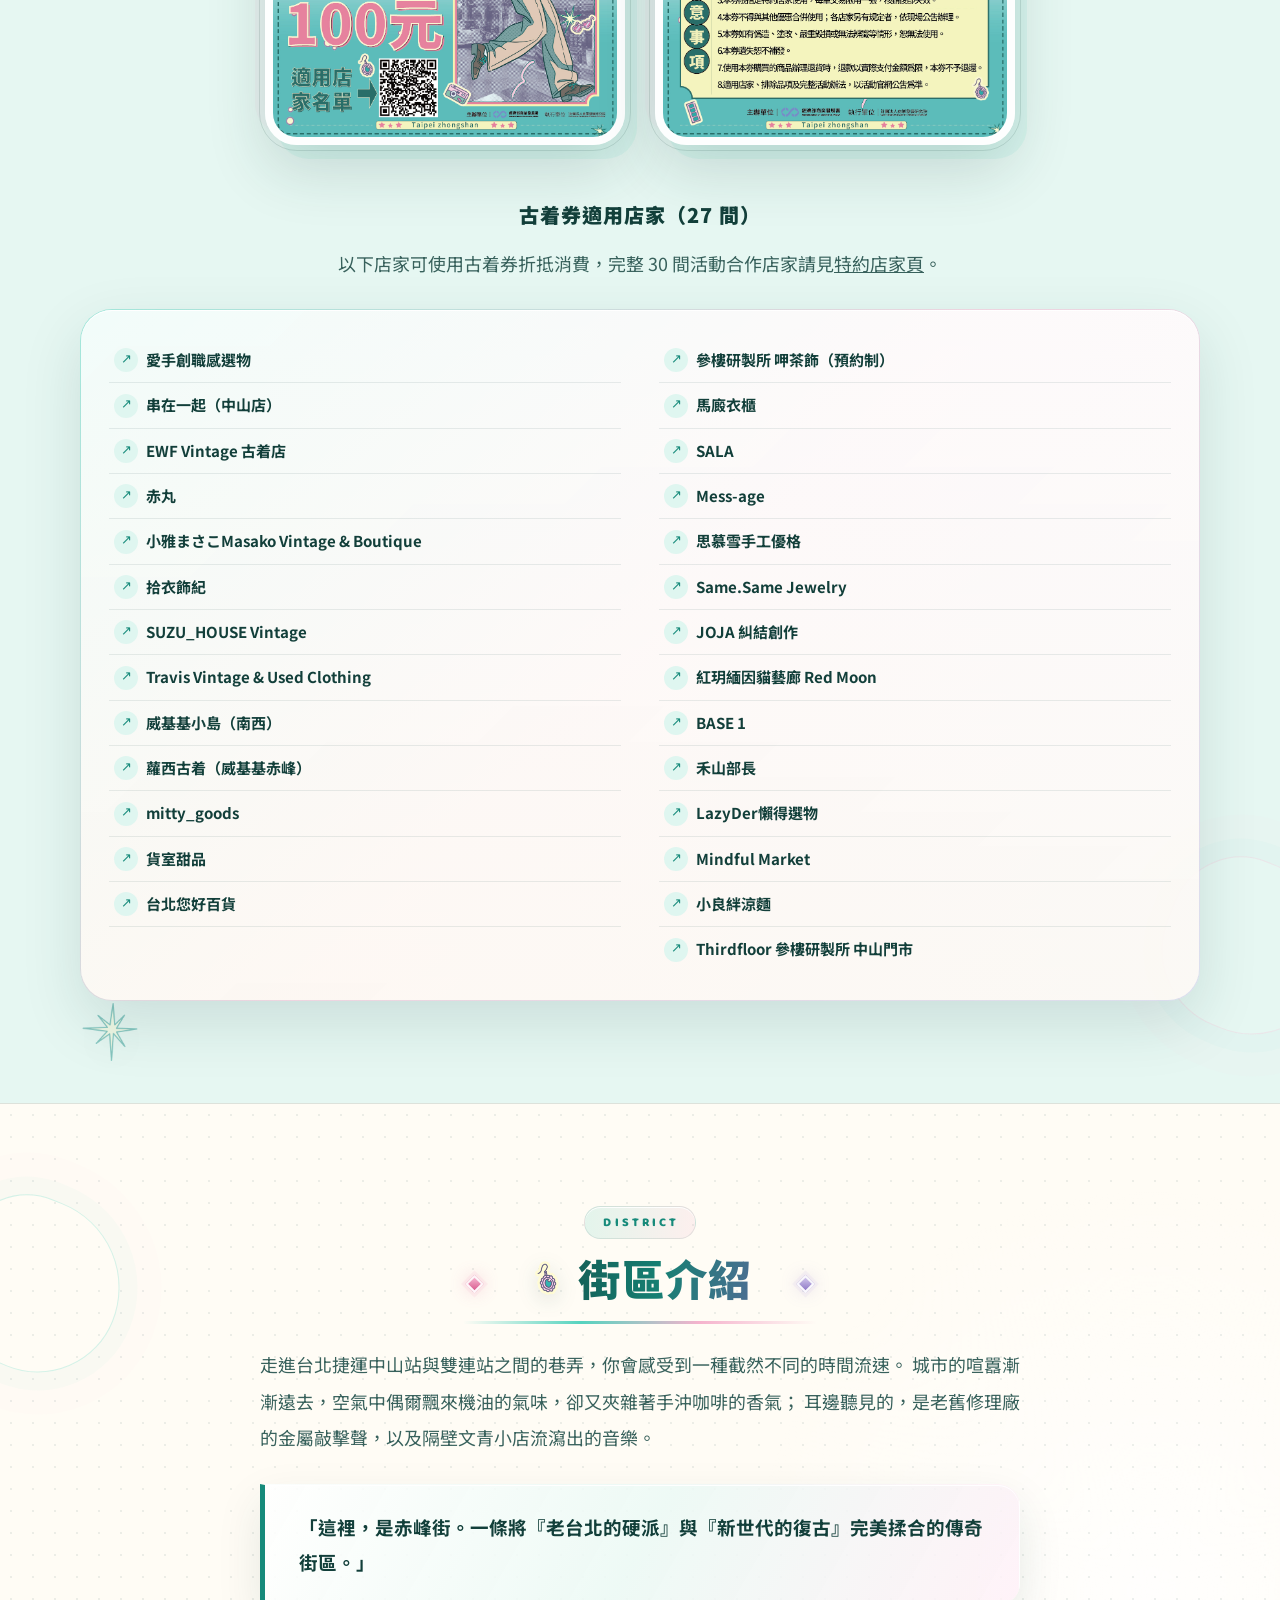
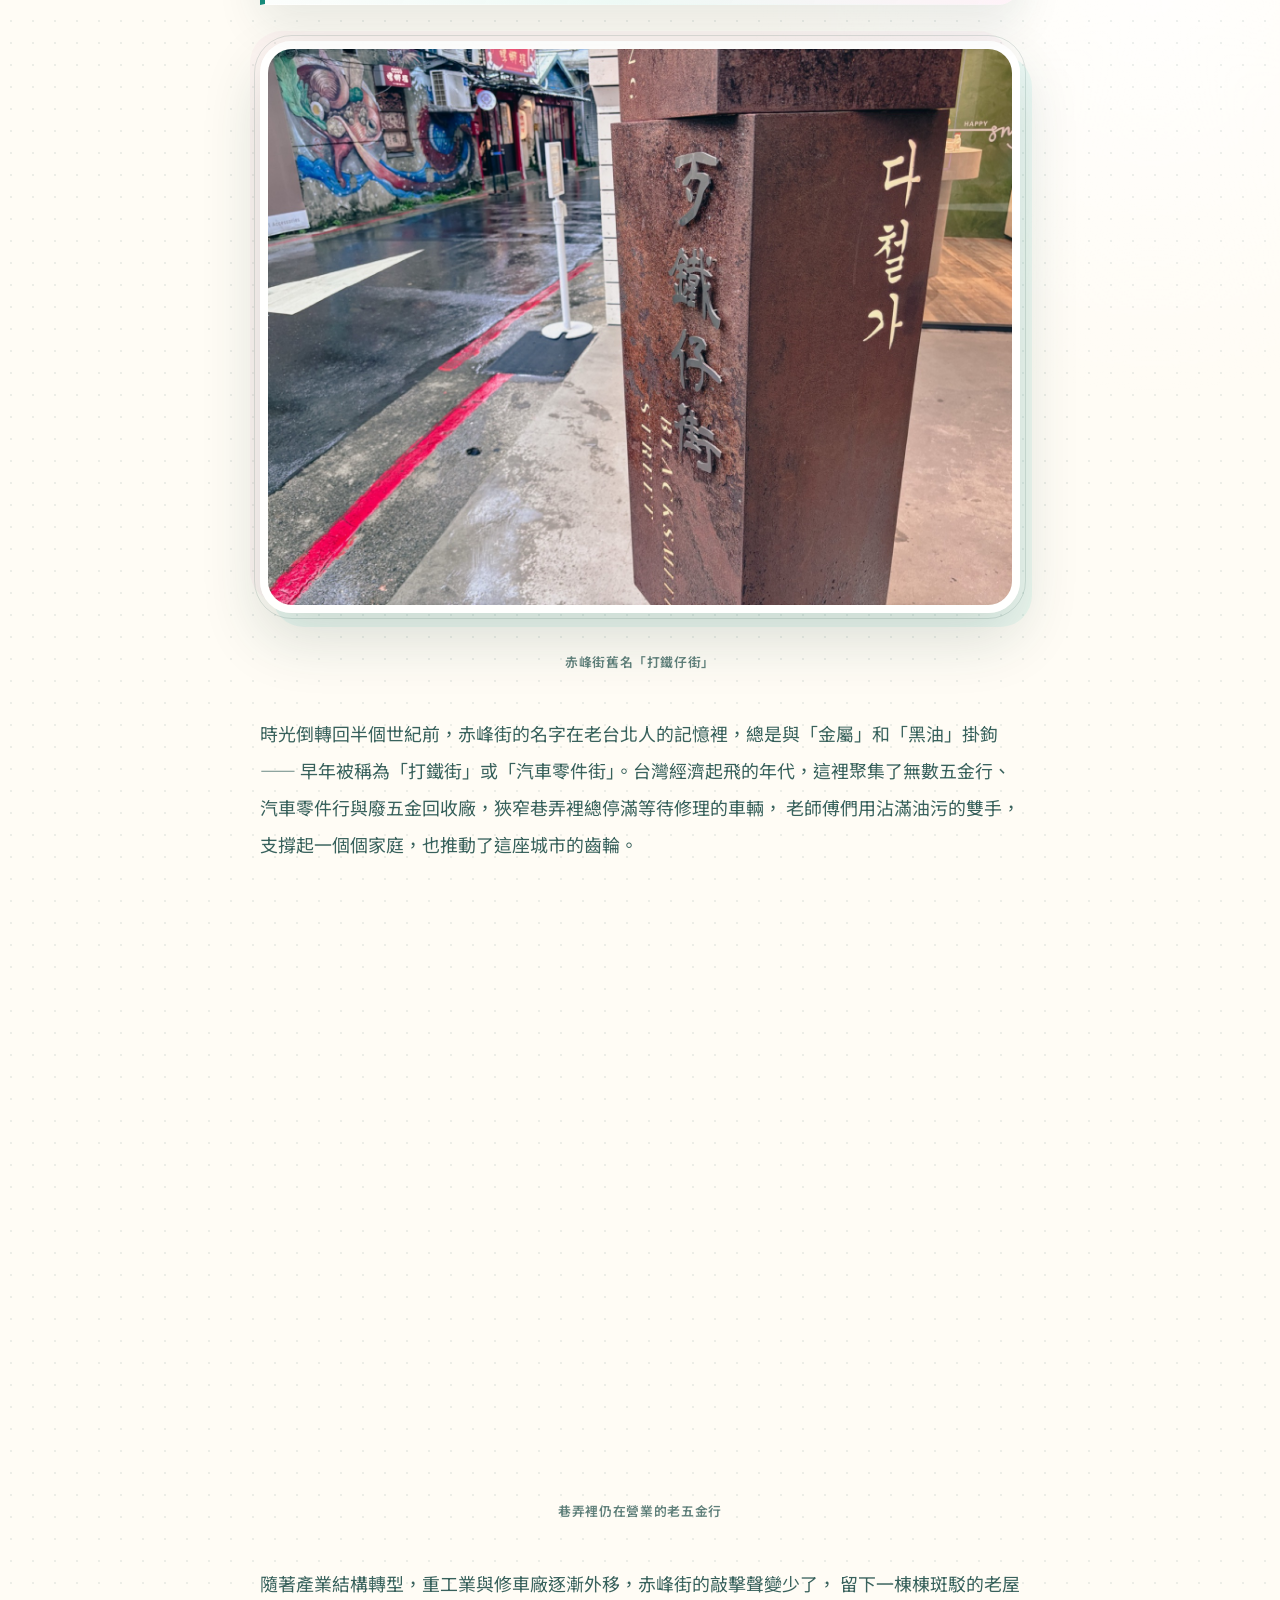
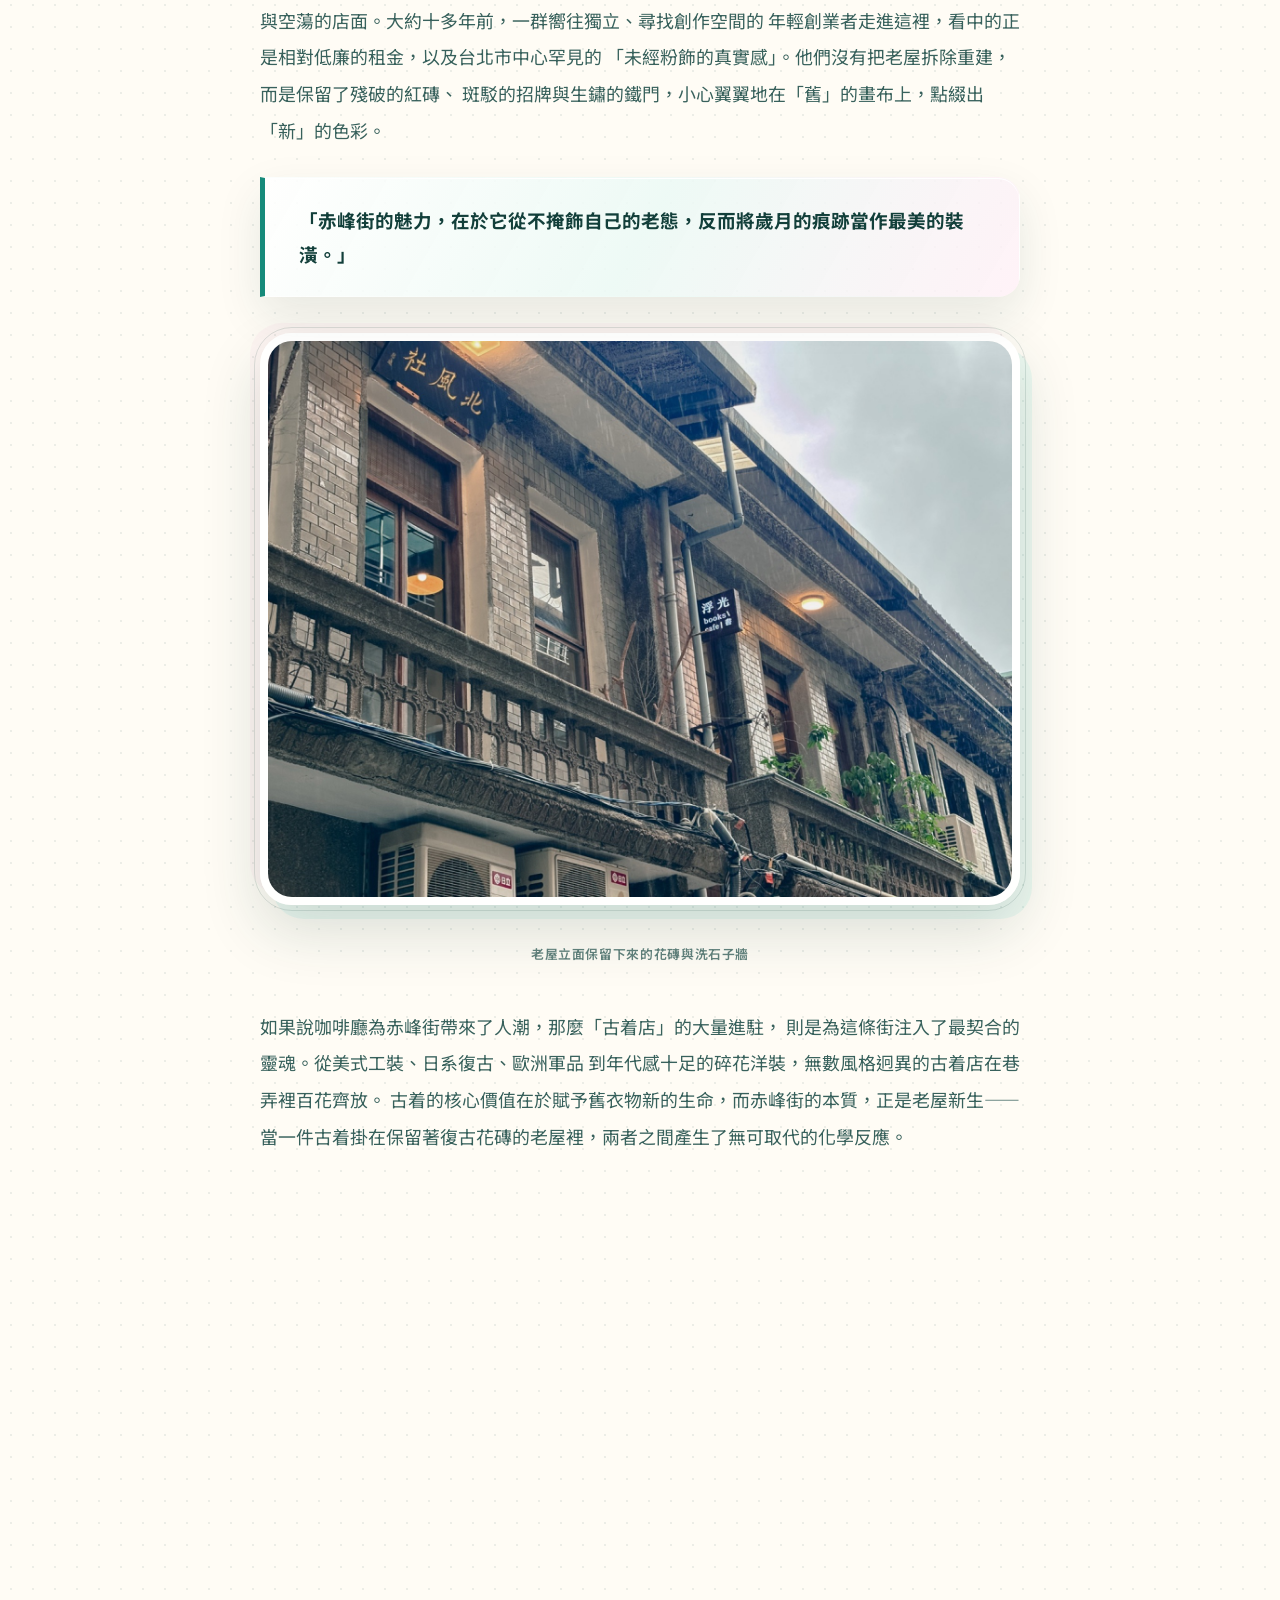
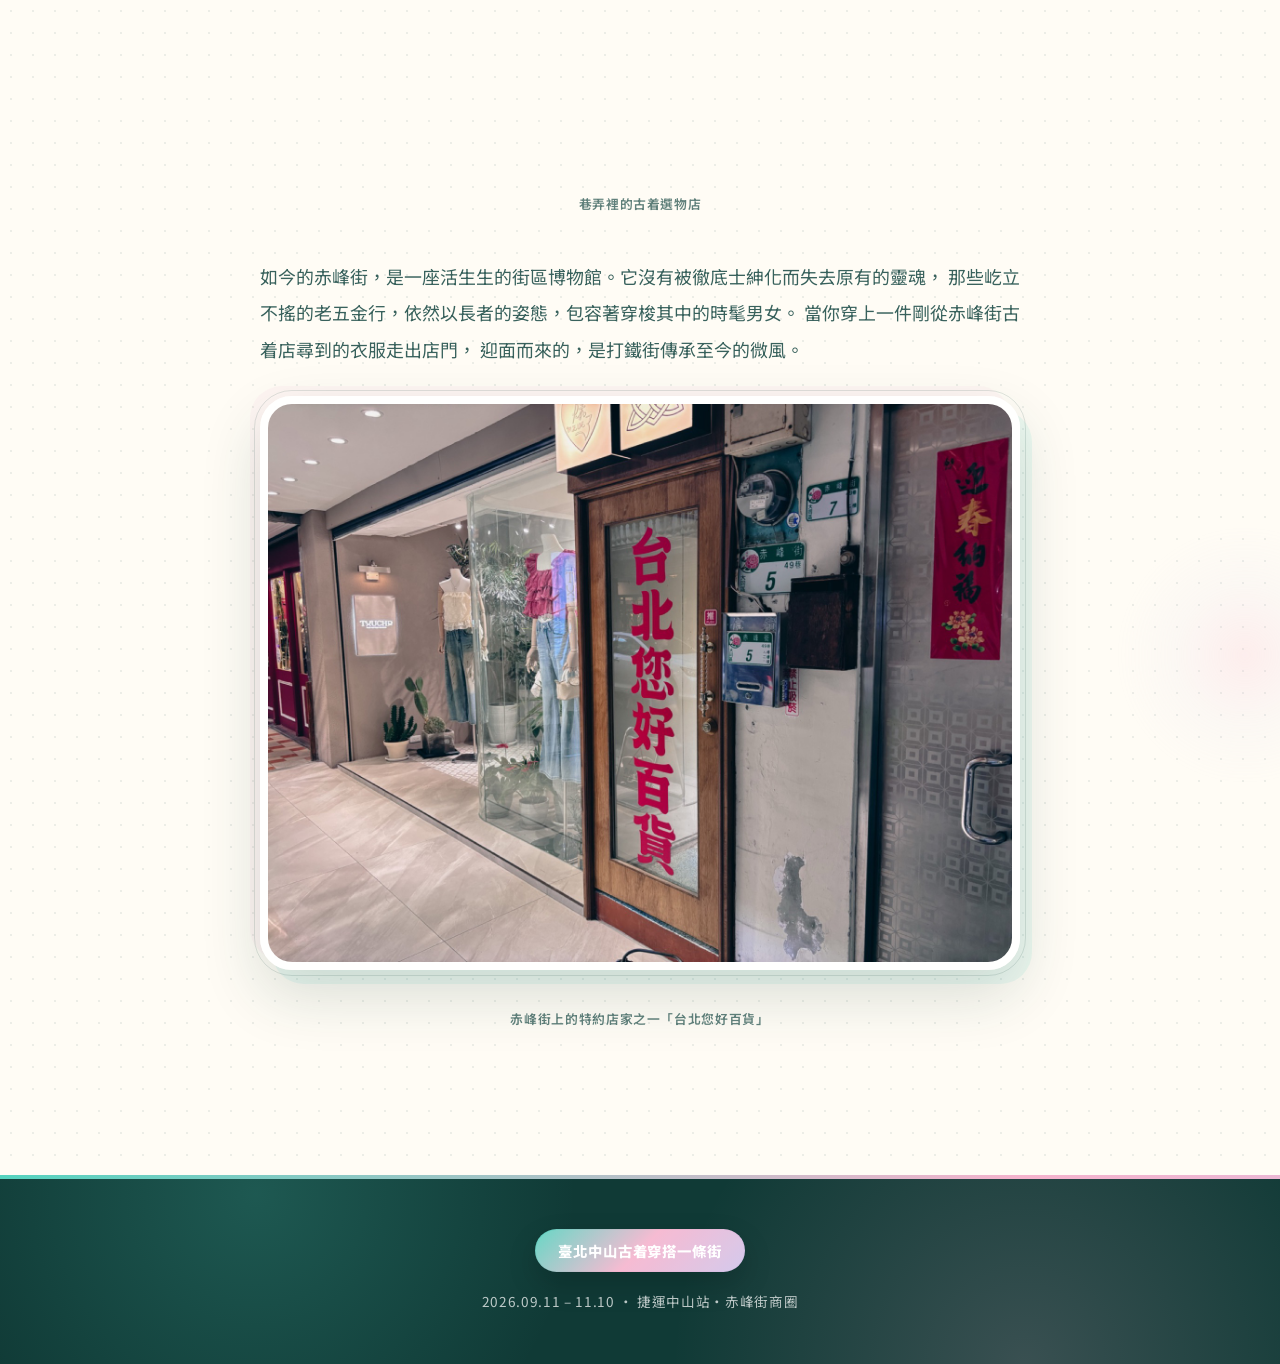
==== commit 4275eef2: "0902update 0902update" ====
--- a/index.html
+++ b/index.html
@@ -4,11 +4,11 @@
 <meta charset="UTF-8">
 <meta name="viewport" content="width=device-width, initial-scale=1.0">
 <title>活動首頁｜臺北中山古着穿搭一條街</title>
-<meta name="description" content="臺北中山古着穿搭一條街，2026/8/20 – 11/10，於捷運中山站・赤峰街商圈登場。走進老屋巷弄，感受古着選物與街頭穿搭的魅力。">
+<meta name="description" content="臺北中山古着穿搭一條街，2026/9/11 – 11/10，於捷運中山站・赤峰街商圈登場。走進老屋巷弄，感受古着選物與街頭穿搭的魅力。">
 <link rel="preconnect" href="https://fonts.googleapis.com">
 <link rel="preconnect" href="https://fonts.gstatic.com" crossorigin>
 <link href="https://fonts.googleapis.com/css2?family=Noto+Sans+TC:wght@400;500;700;900&family=Baloo+2:wght@600;700;800&display=swap" rel="stylesheet">
-<link rel="stylesheet" href="style.css?v=48">
+<link rel="stylesheet" href="style.css?v=50">
 <link rel="icon" type="image/png" href="images/favicon.png">
 </head>
 <body class="page-home">
@@ -56,7 +56,7 @@
 
 <div class="hero-summary">
   <p class="hero-summary-text">
-    <strong>8/20–11/10｜捷運中山站・赤峰街商圈</strong><br>
+    <strong>9/11–11/10｜捷運中山站・赤峰街商圈</strong><br>
     走訪 30 間合作店家、完成每月任務抽 500 元古着券；9/12 還有靜音 DJ 派對與穿搭競賽。
   </p>
   <div class="hero-summary-actions">
@@ -72,7 +72,7 @@
     <h2 class="center-title heading-icon" style="justify-content:center;"><img src="images/icon-sparkle.png" alt="">活動時間軸</h2>
     <div class="timeline-grid">
       <div class="timeline-item">
-        <span class="timeline-date">8/20–11/10</span>
+        <span class="timeline-date">9/11–11/10</span>
         <h3>街區活動期間</h3>
         <p>走訪合作店家、使用古着券消費，並參加每月任務抽獎</p>
       </div>
@@ -131,7 +131,10 @@
           <span class="link-card-cta">點我了解 →</span>
         </a>
       </div>
-      <img src="images/coupon.jpg" alt="古着券示意圖" class="content-photo">
+      <div class="content-photo-pair">
+        <img src="images/coupon.jpg" alt="古着券示意圖 1" class="content-photo">
+        <img src="images/coupon2.jpg" alt="古着券示意圖 2" class="content-photo">
+      </div>
 
       <h3 class="coupon-subheading">古着券適用店家（27 間）</h3>
       <p class="lead" style="margin-top:-8px;">以下店家可使用古着券折抵消費，完整 30 間活動合作店家請見<a href="shops.html#list">特約店家頁</a>。</p>
@@ -237,7 +240,7 @@
 
 <footer class="footer">
   <span class="footer-badge">臺北中山古着穿搭一條街</span>
-  <p class="footer-dates">2026.08.20 – 11.10 ・ 捷運中山站・赤峰街商圈</p>
+  <p class="footer-dates">2026.09.11 – 11.10 ・ 捷運中山站・赤峰街商圈</p>
 </footer>
 
 <script src="script.js?v=2"></script>
--- a/style.css
+++ b/style.css
@@ -195,7 +195,7 @@
   color: var(--ink);
   overflow: hidden;
   background-color: var(--ink);
-  background-image: url("images/hero-banner.jpg?v=3");
+  background-image: url("images/hero-banner.jpg?v=4");
   background-position: center;
   background-size: contain;
   background-repeat: no-repeat;
@@ -204,7 +204,7 @@
 @media (max-width: 780px) {
   .hero {
     aspect-ratio: 1080 / 1350;
-    background-image: url("images/hero-banner-mobile.jpg?v=3");
+    background-image: url("images/hero-banner-mobile.jpg?v=4");
   }
 }
 
@@ -2631,3 +2631,25 @@
   color: var(--ink);
   letter-spacing: normal;
 }
+
+.content-photo-pair {
+  display: flex;
+  gap: 20px;
+  justify-content: center;
+  align-items: flex-start;
+  flex-wrap: wrap;
+  max-width: 760px;
+  margin: 24px auto 28px;
+}
+
+.content-photo-pair .content-photo {
+  flex: 1 1 260px;
+  max-width: 360px;
+  margin-top: 0;
+  margin-bottom: 0;
+}
+
+@media (max-width: 640px) {
+  .content-photo-pair { flex-direction: column; align-items: center; }
+  .content-photo-pair .content-photo { max-width: 320px; }
+}
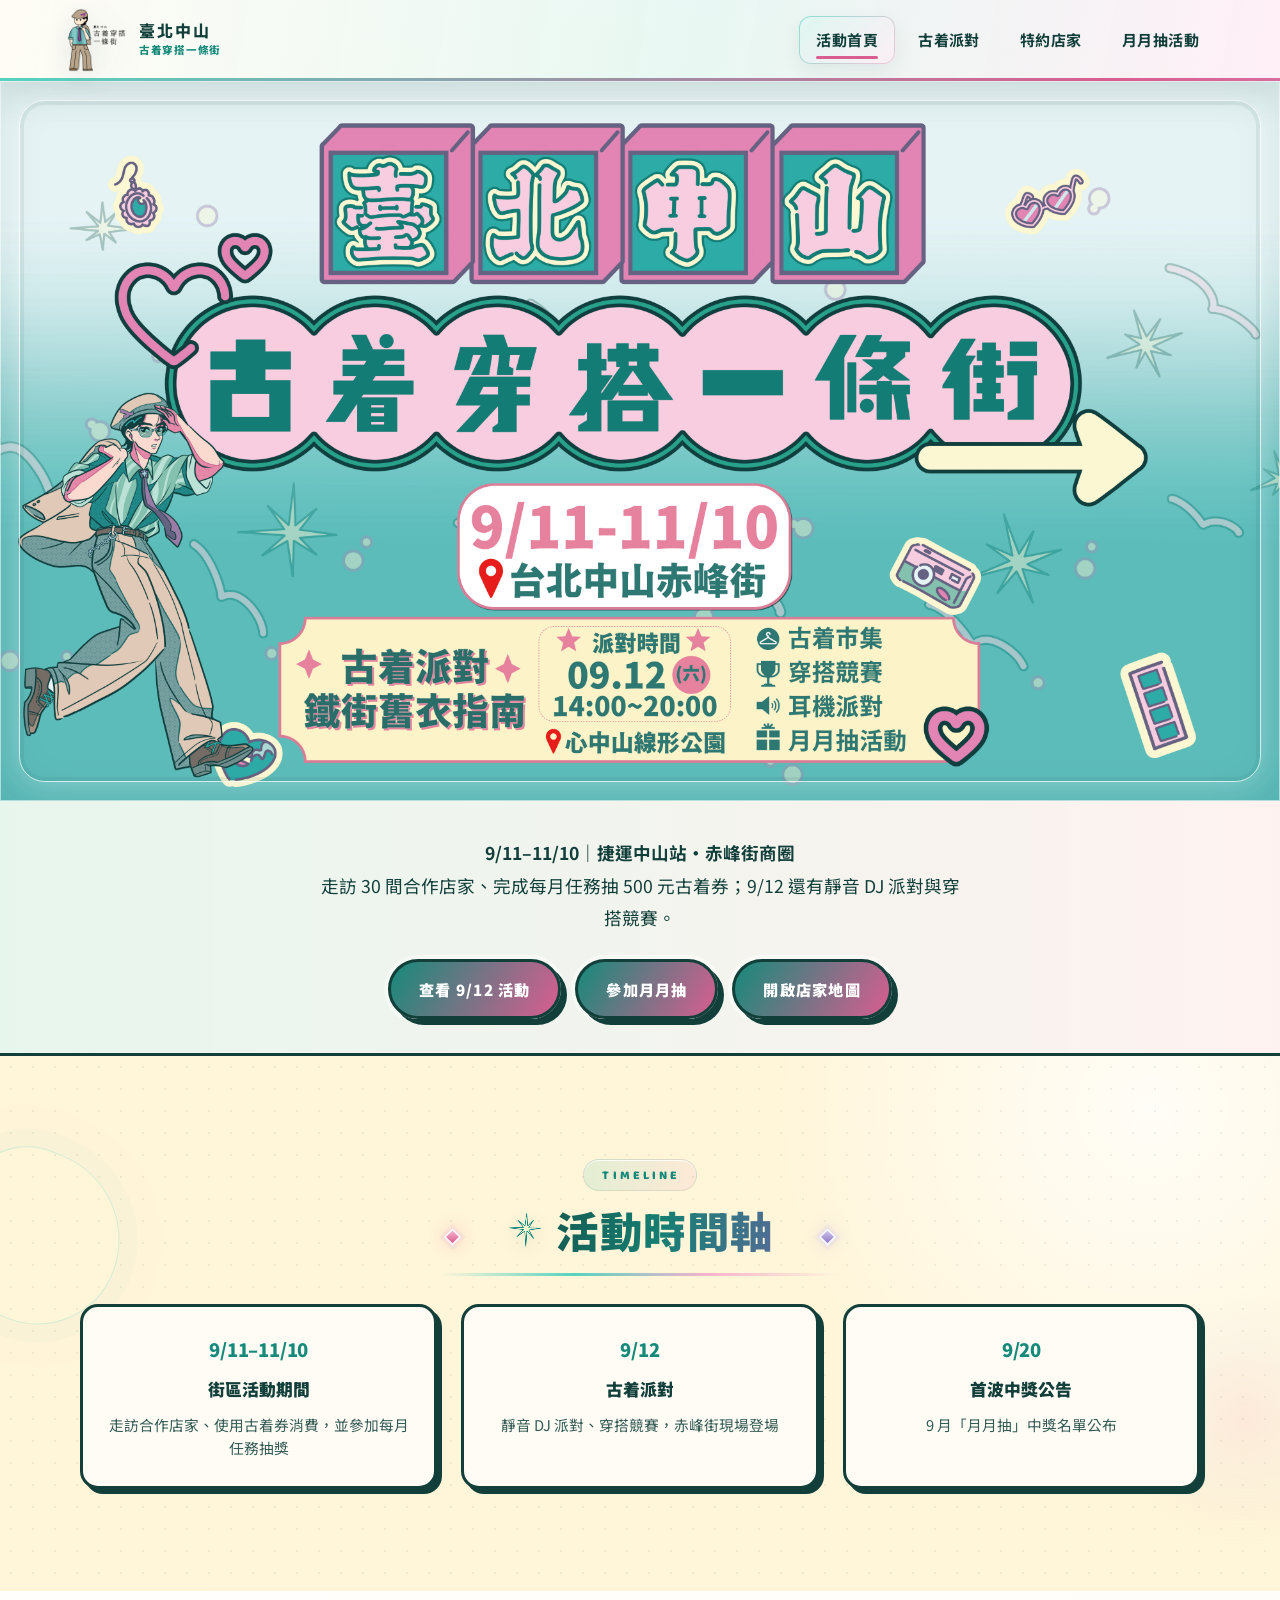
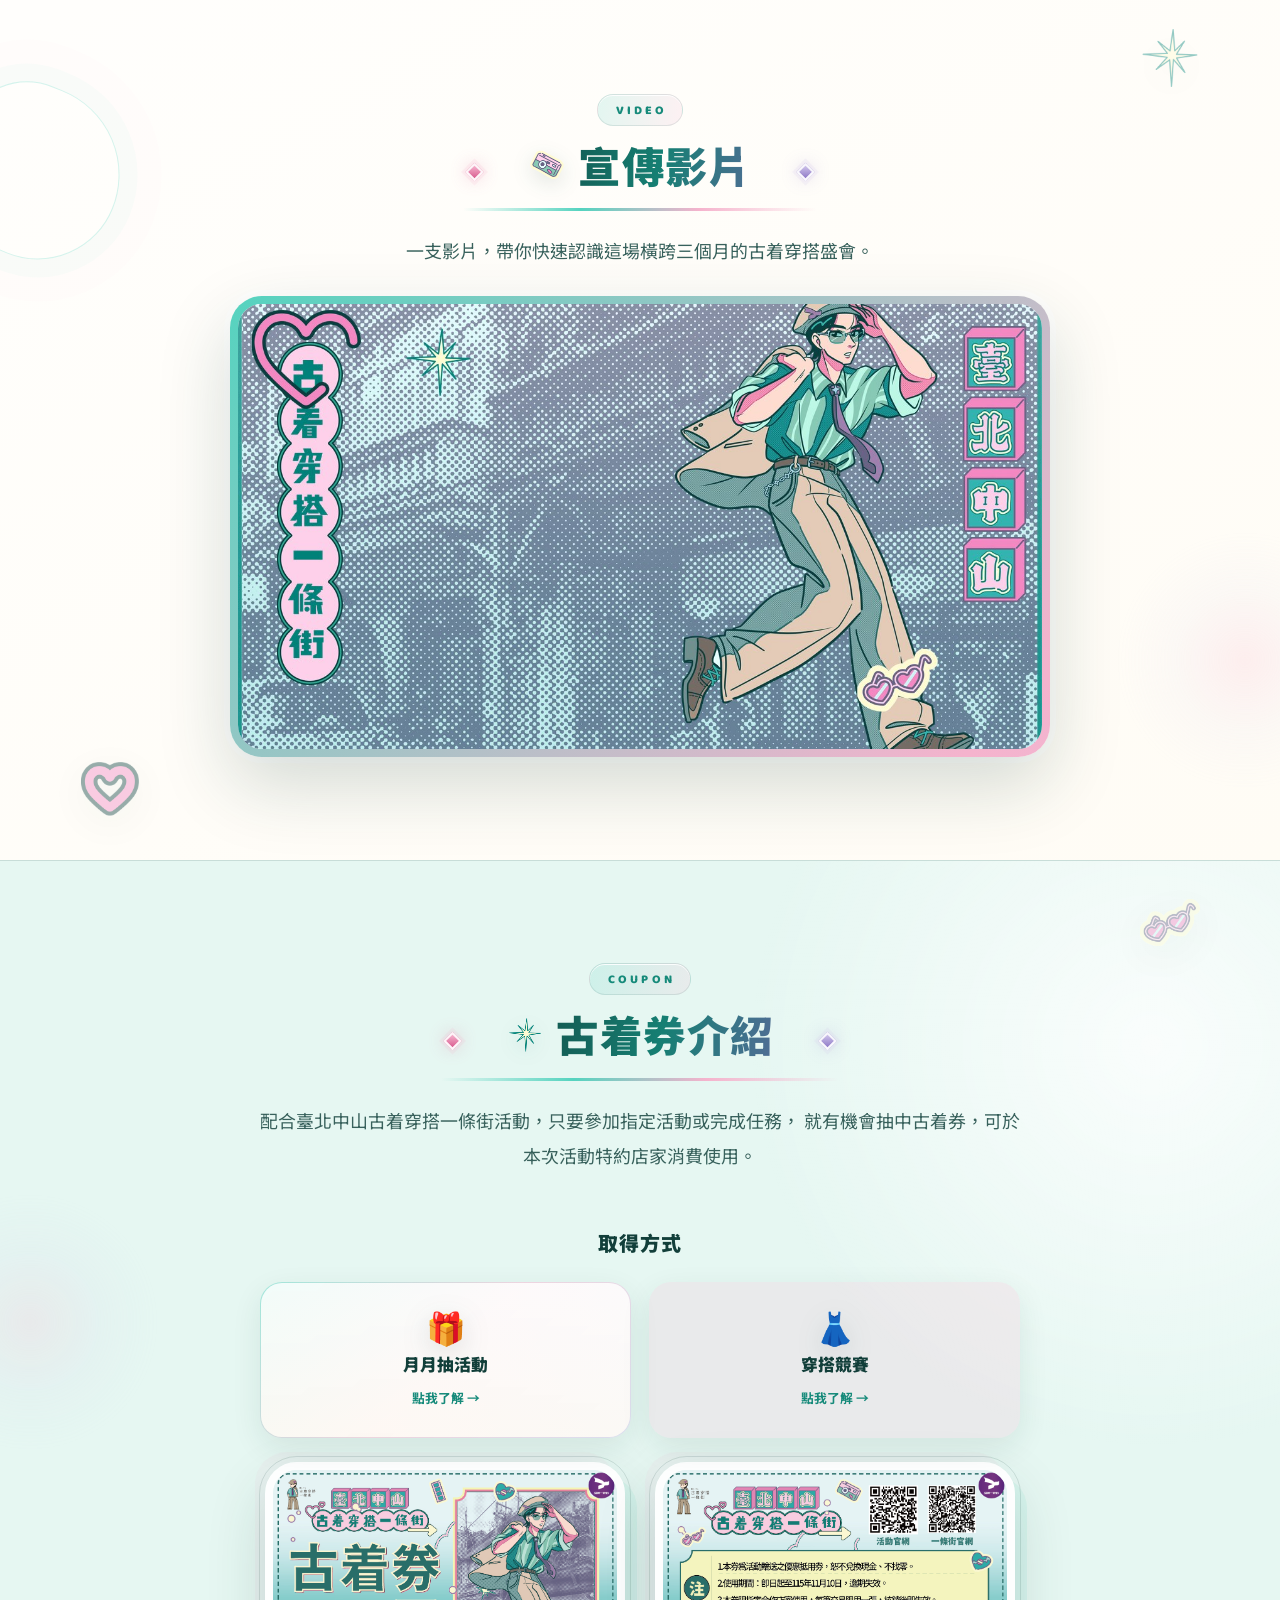
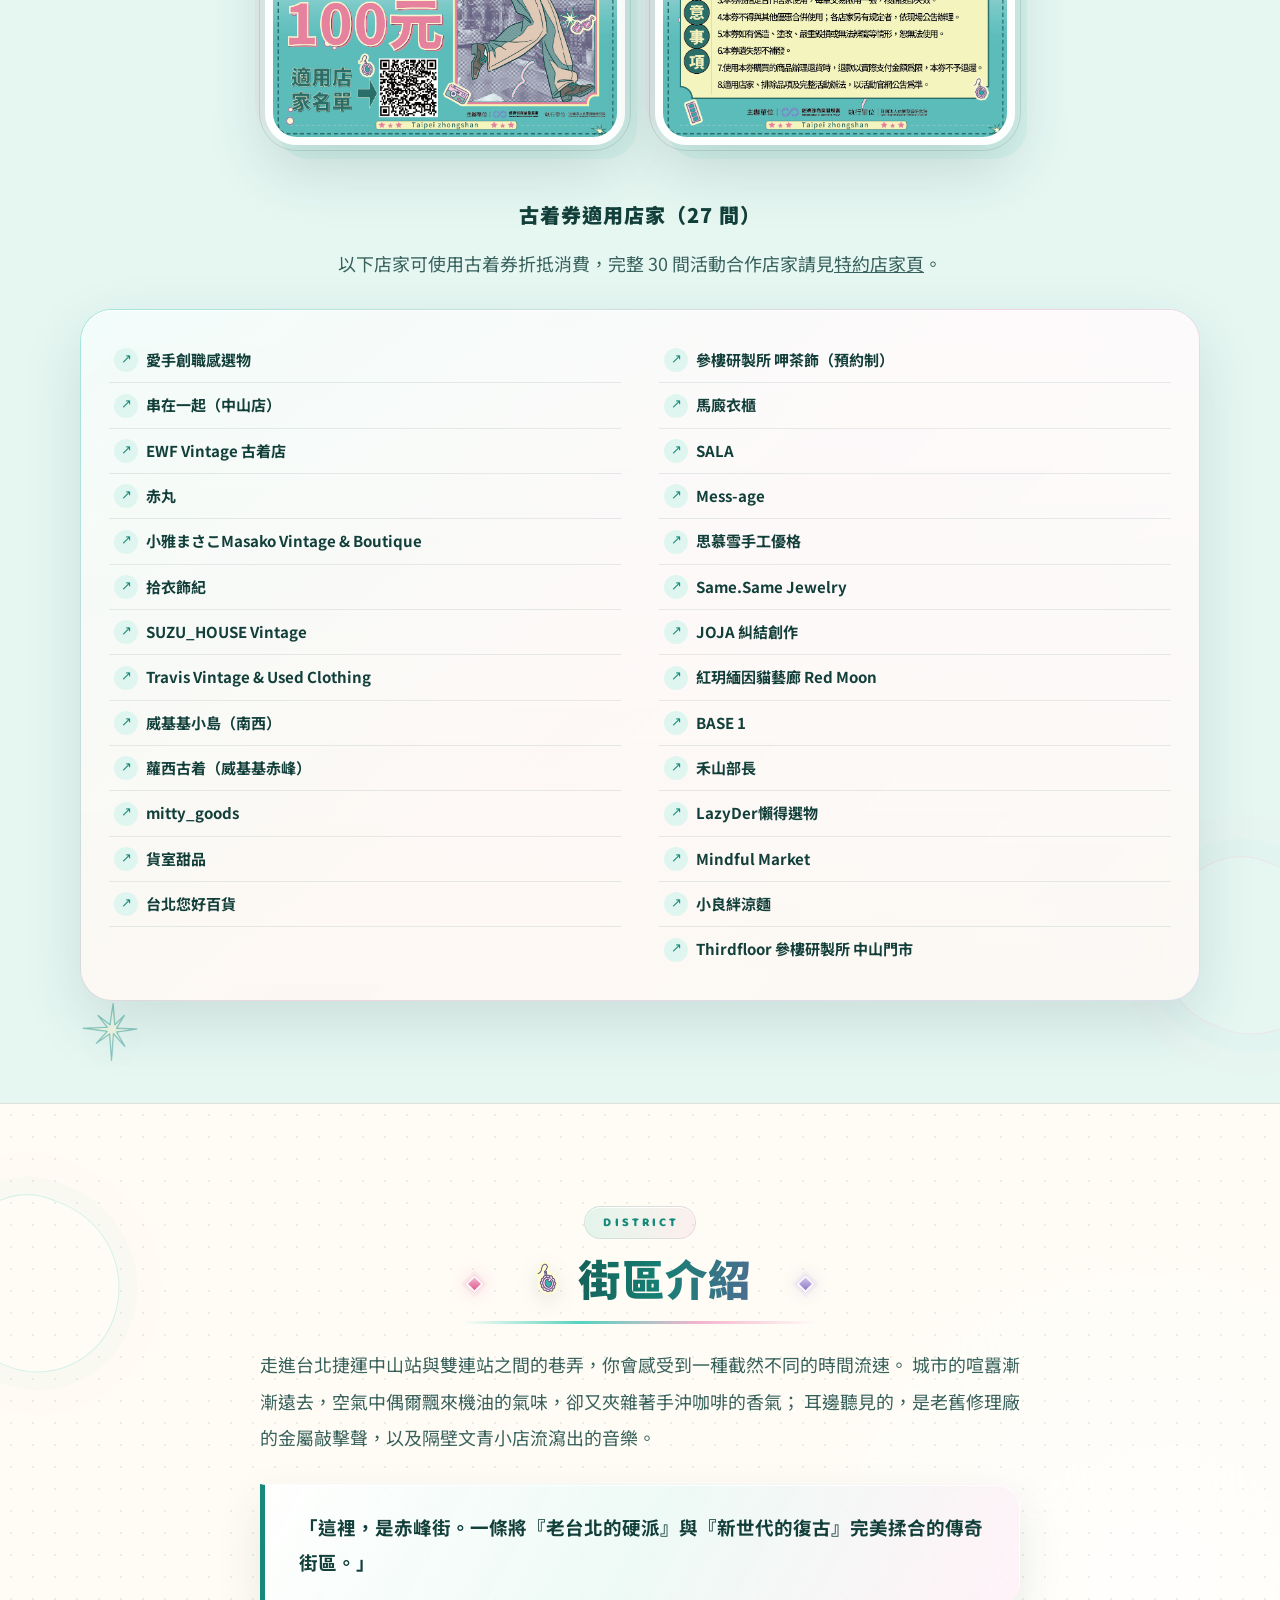
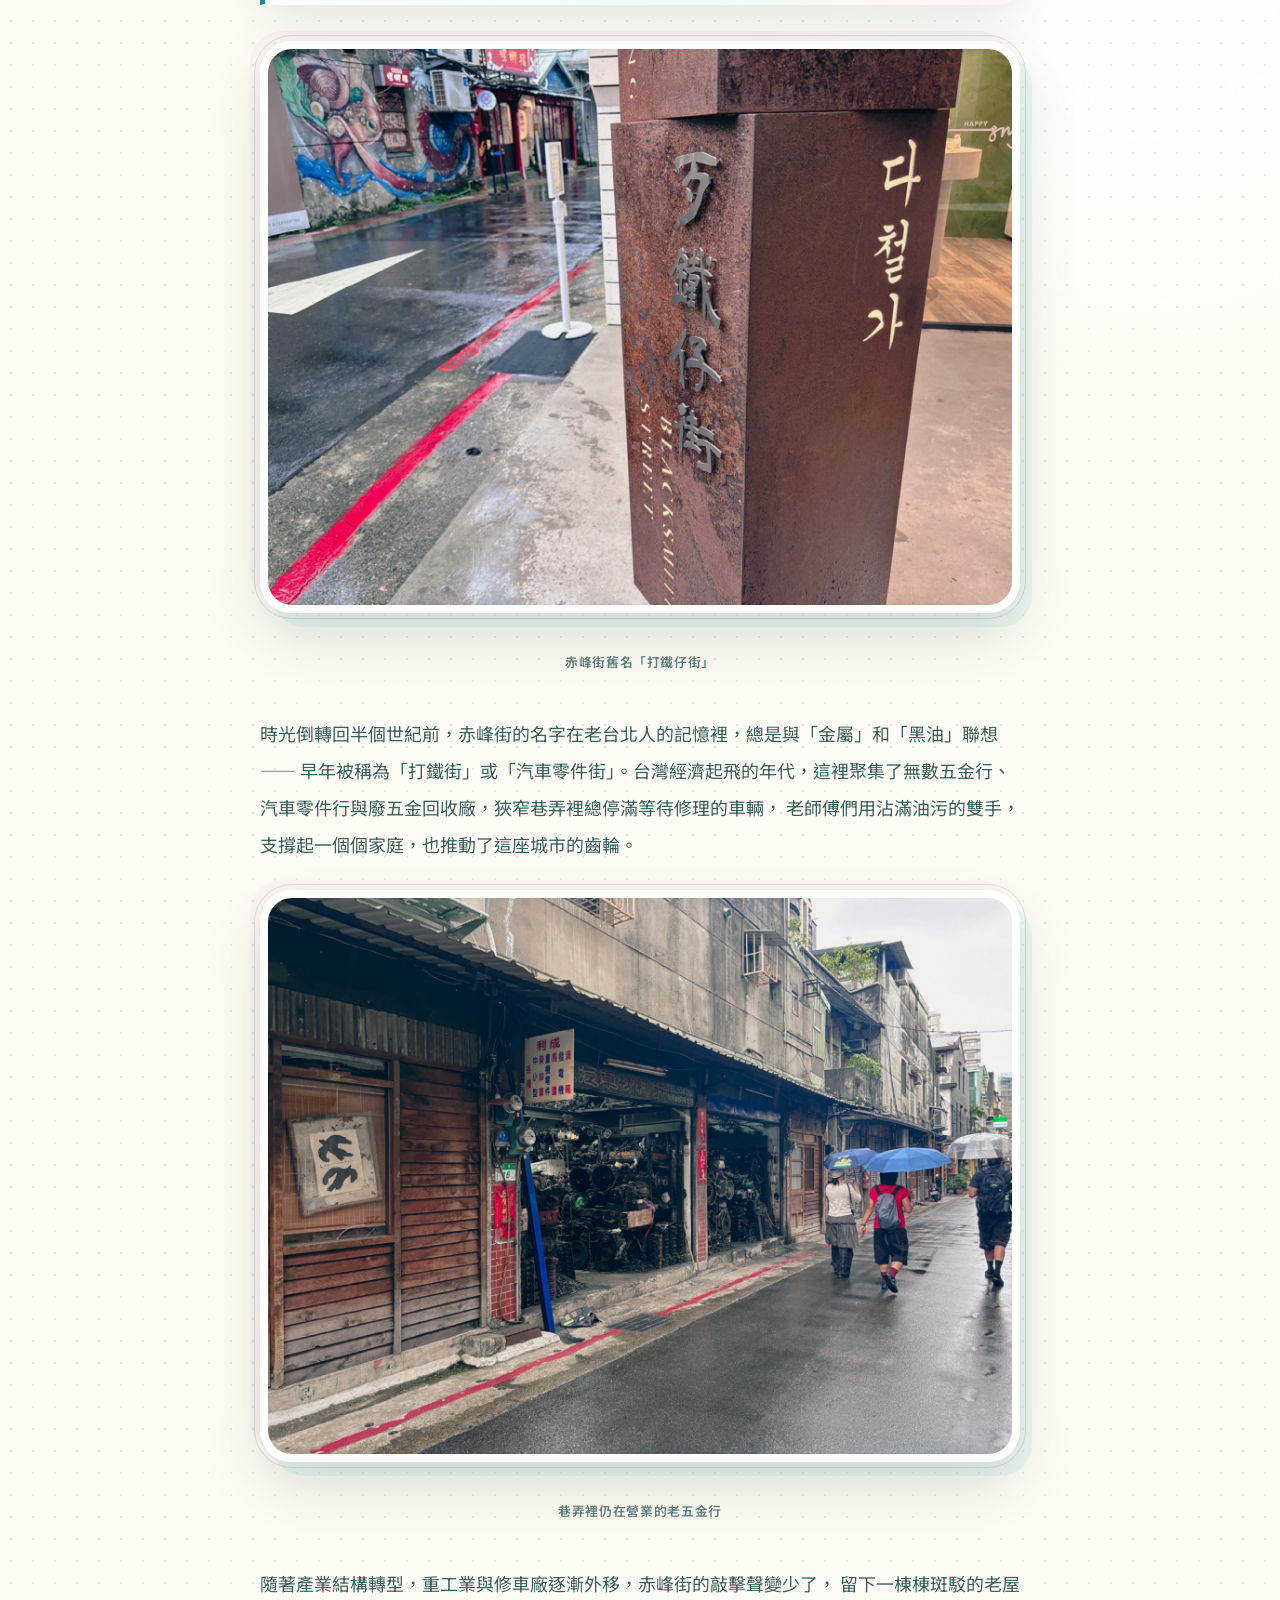
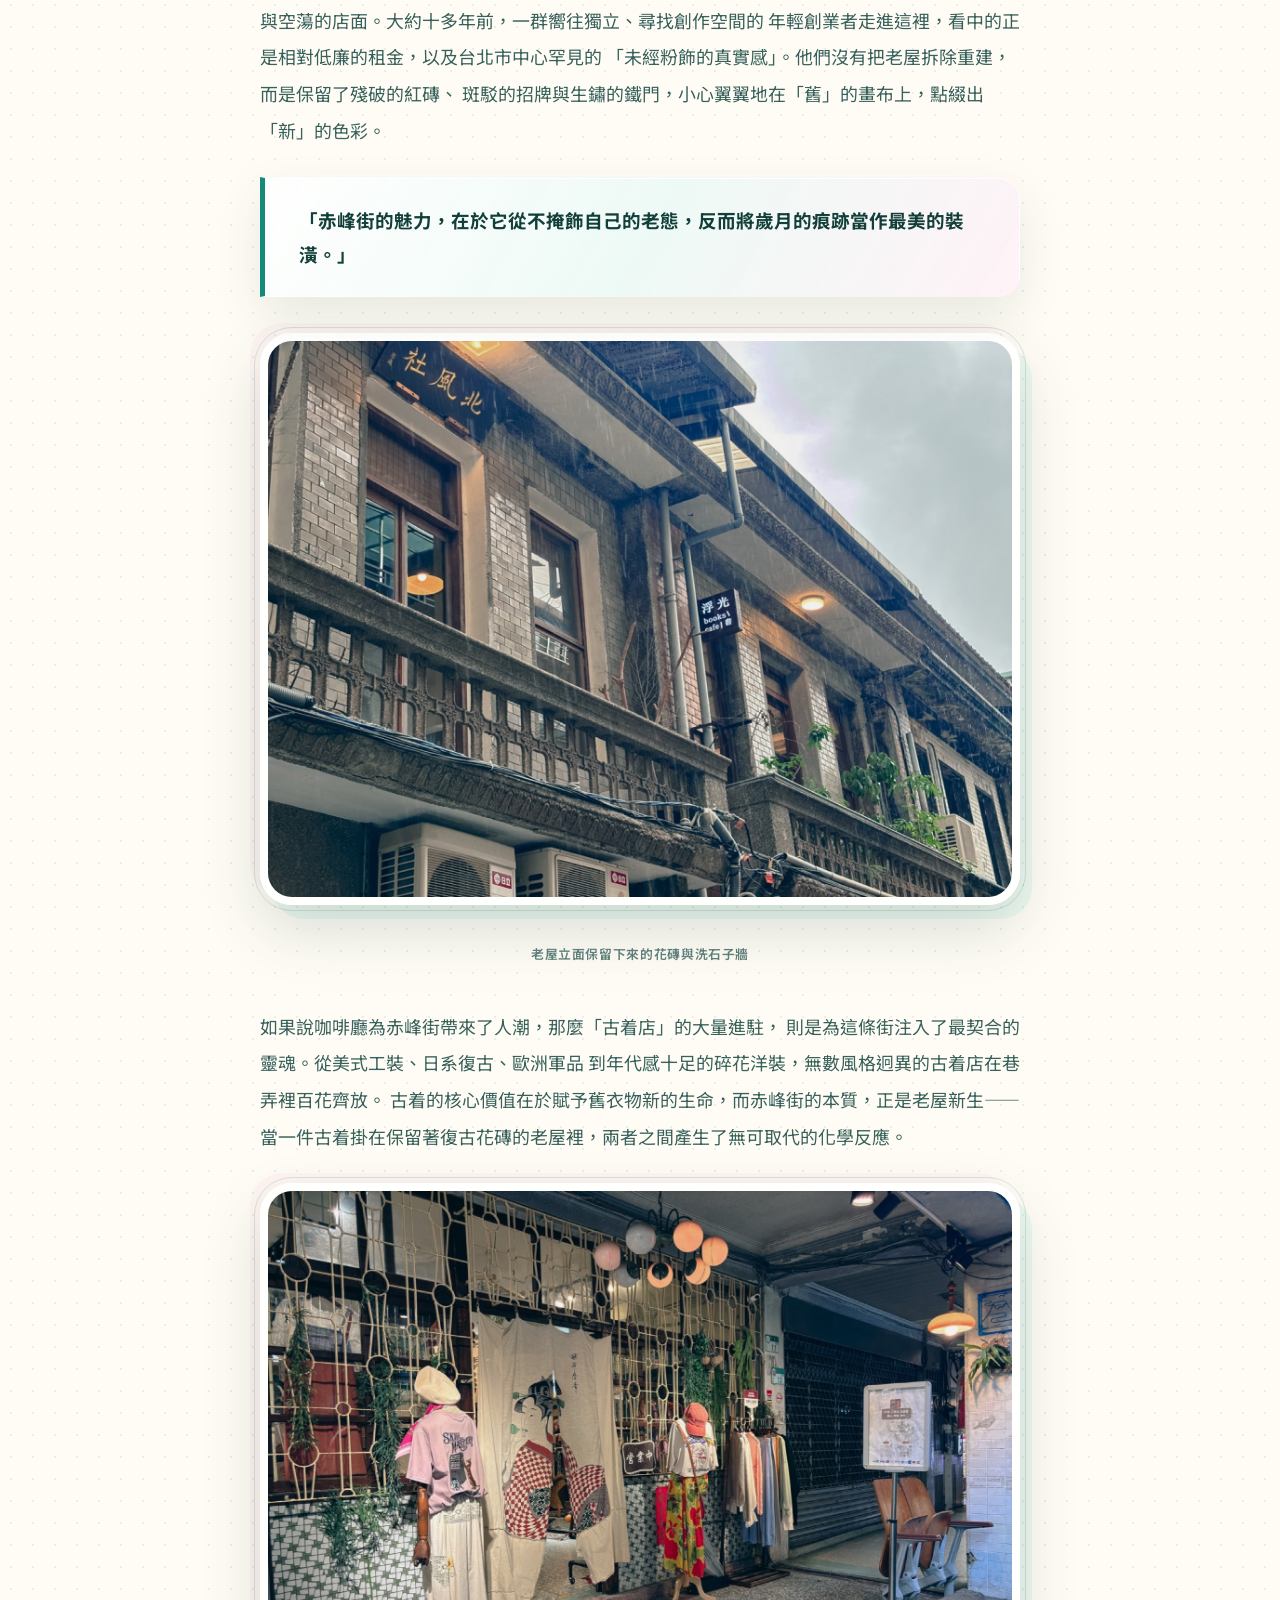
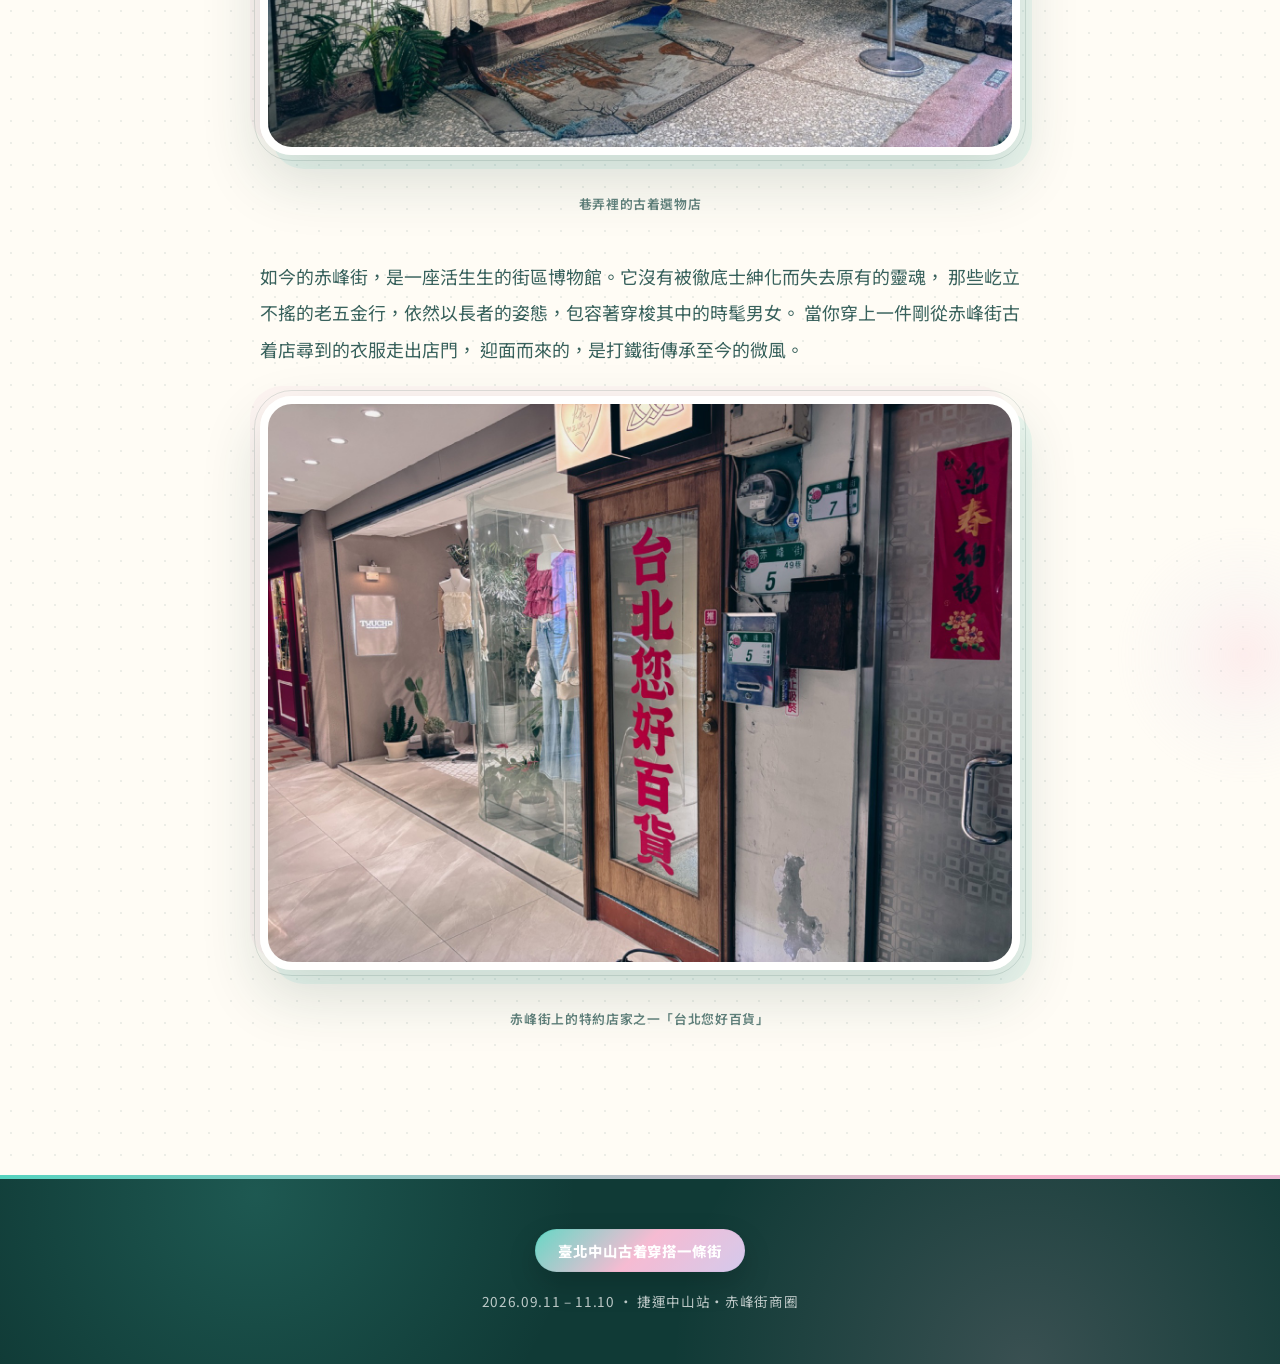
==== commit 70db2ffb: "0904update 0904update" ====
--- a/index.html
+++ b/index.html
@@ -8,7 +8,7 @@
 <link rel="preconnect" href="https://fonts.googleapis.com">
 <link rel="preconnect" href="https://fonts.gstatic.com" crossorigin>
 <link href="https://fonts.googleapis.com/css2?family=Noto+Sans+TC:wght@400;500;700;900&family=Baloo+2:wght@600;700;800&display=swap" rel="stylesheet">
-<link rel="stylesheet" href="style.css?v=50">
+<link rel="stylesheet" href="style.css?v=51">
 <link rel="icon" type="image/png" href="images/favicon.png">
 </head>
 <body class="page-home">
@@ -132,8 +132,8 @@
         </a>
       </div>
       <div class="content-photo-pair">
-        <img src="images/coupon.jpg" alt="古着券示意圖 1" class="content-photo">
-        <img src="images/coupon2.jpg" alt="古着券示意圖 2" class="content-photo">
+        <img src="images/coupon.jpg" alt="古着券示意圖 1" class="content-photo zoomable">
+        <img src="images/coupon2.jpg?v=2" alt="古着券示意圖 2" class="content-photo zoomable">
       </div>
 
       <h3 class="coupon-subheading">古着券適用店家（27 間）</h3>
@@ -190,7 +190,7 @@
       <p class="photo-caption">赤峰街舊名「打鐵仔街」</p>
 
       <p class="lead">
-        時光倒轉回半個世紀前，赤峰街的名字在老台北人的記憶裡，總是與「金屬」和「黑油」掛鉤——
+        時光倒轉回半個世紀前，赤峰街的名字在老台北人的記憶裡，總是與「金屬」和「黑油」聯想——
         早年被稱為「打鐵街」或「汽車零件街」。台灣經濟起飛的年代，這裡聚集了無數五金行、
         汽車零件行與廢五金回收廠，狹窄巷弄裡總停滿等待修理的車輛，
         老師傅們用沾滿油污的雙手，支撐起一個個家庭，也推動了這座城市的齒輪。
@@ -243,6 +243,6 @@
   <p class="footer-dates">2026.09.11 – 11.10 ・ 捷運中山站・赤峰街商圈</p>
 </footer>
 
-<script src="script.js?v=2"></script>
+<script src="script.js?v=3"></script>
 </body>
 </html>
--- a/style.css
+++ b/style.css
@@ -2653,3 +2653,52 @@
   .content-photo-pair { flex-direction: column; align-items: center; }
   .content-photo-pair .content-photo { max-width: 320px; }
 }
+
+.zoomable { cursor: zoom-in; }
+
+body.lightbox-lock { overflow: hidden; }
+
+.lightbox-overlay {
+  position: fixed;
+  inset: 0;
+  z-index: 999;
+  display: flex;
+  align-items: center;
+  justify-content: center;
+  padding: 40px;
+  background: rgba(18, 63, 58, 0.86);
+  opacity: 0;
+  visibility: hidden;
+  transition: opacity 0.25s ease;
+}
+
+.lightbox-overlay.open {
+  opacity: 1;
+  visibility: visible;
+}
+
+.lightbox-img {
+  max-width: 100%;
+  max-height: 100%;
+  border-radius: 16px;
+  box-shadow: 0 30px 80px rgba(0, 0, 0, 0.4);
+  cursor: zoom-out;
+}
+
+.lightbox-close {
+  position: absolute;
+  top: 20px;
+  right: 24px;
+  width: 44px;
+  height: 44px;
+  border: none;
+  border-radius: 50%;
+  background: rgba(255, 255, 255, 0.92);
+  color: var(--ink);
+  font-size: 1.2rem;
+  font-weight: 700;
+  cursor: pointer;
+  line-height: 1;
+}
+
+.lightbox-close:hover { background: #ffffff; }
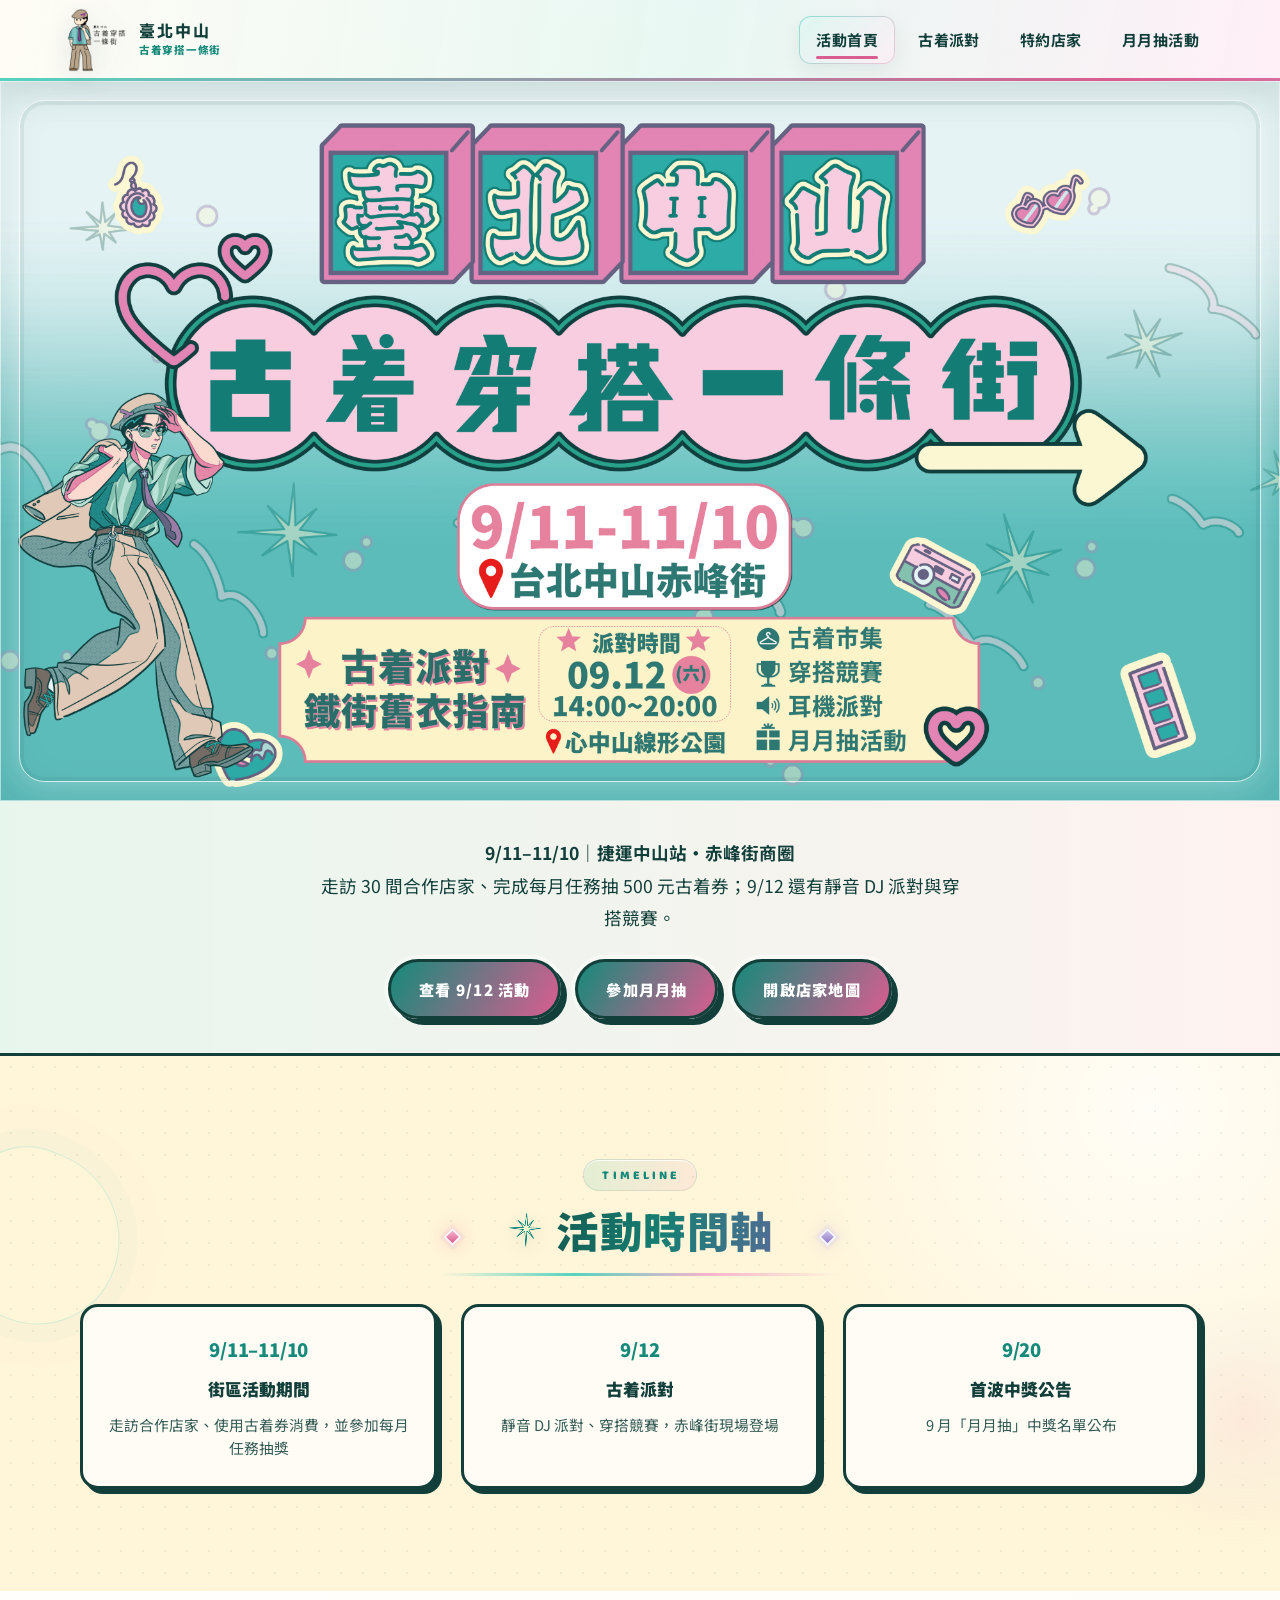
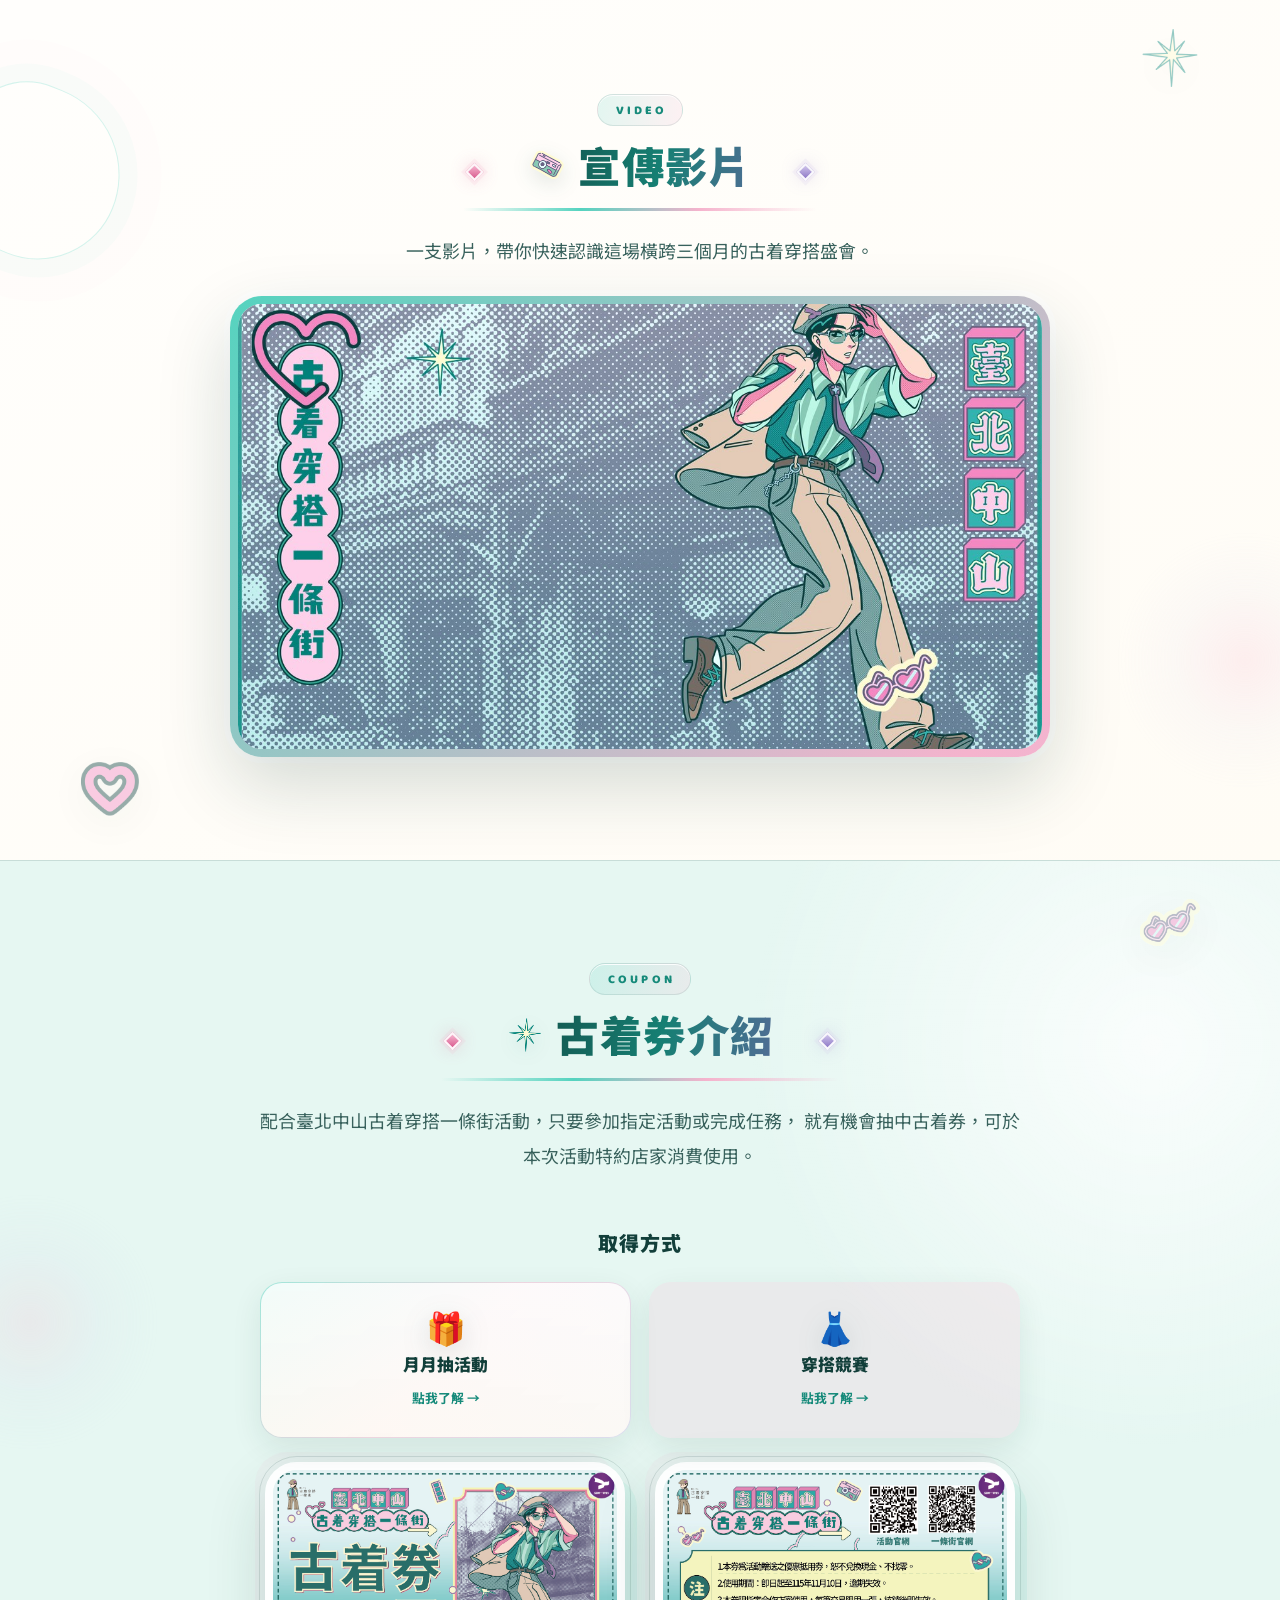
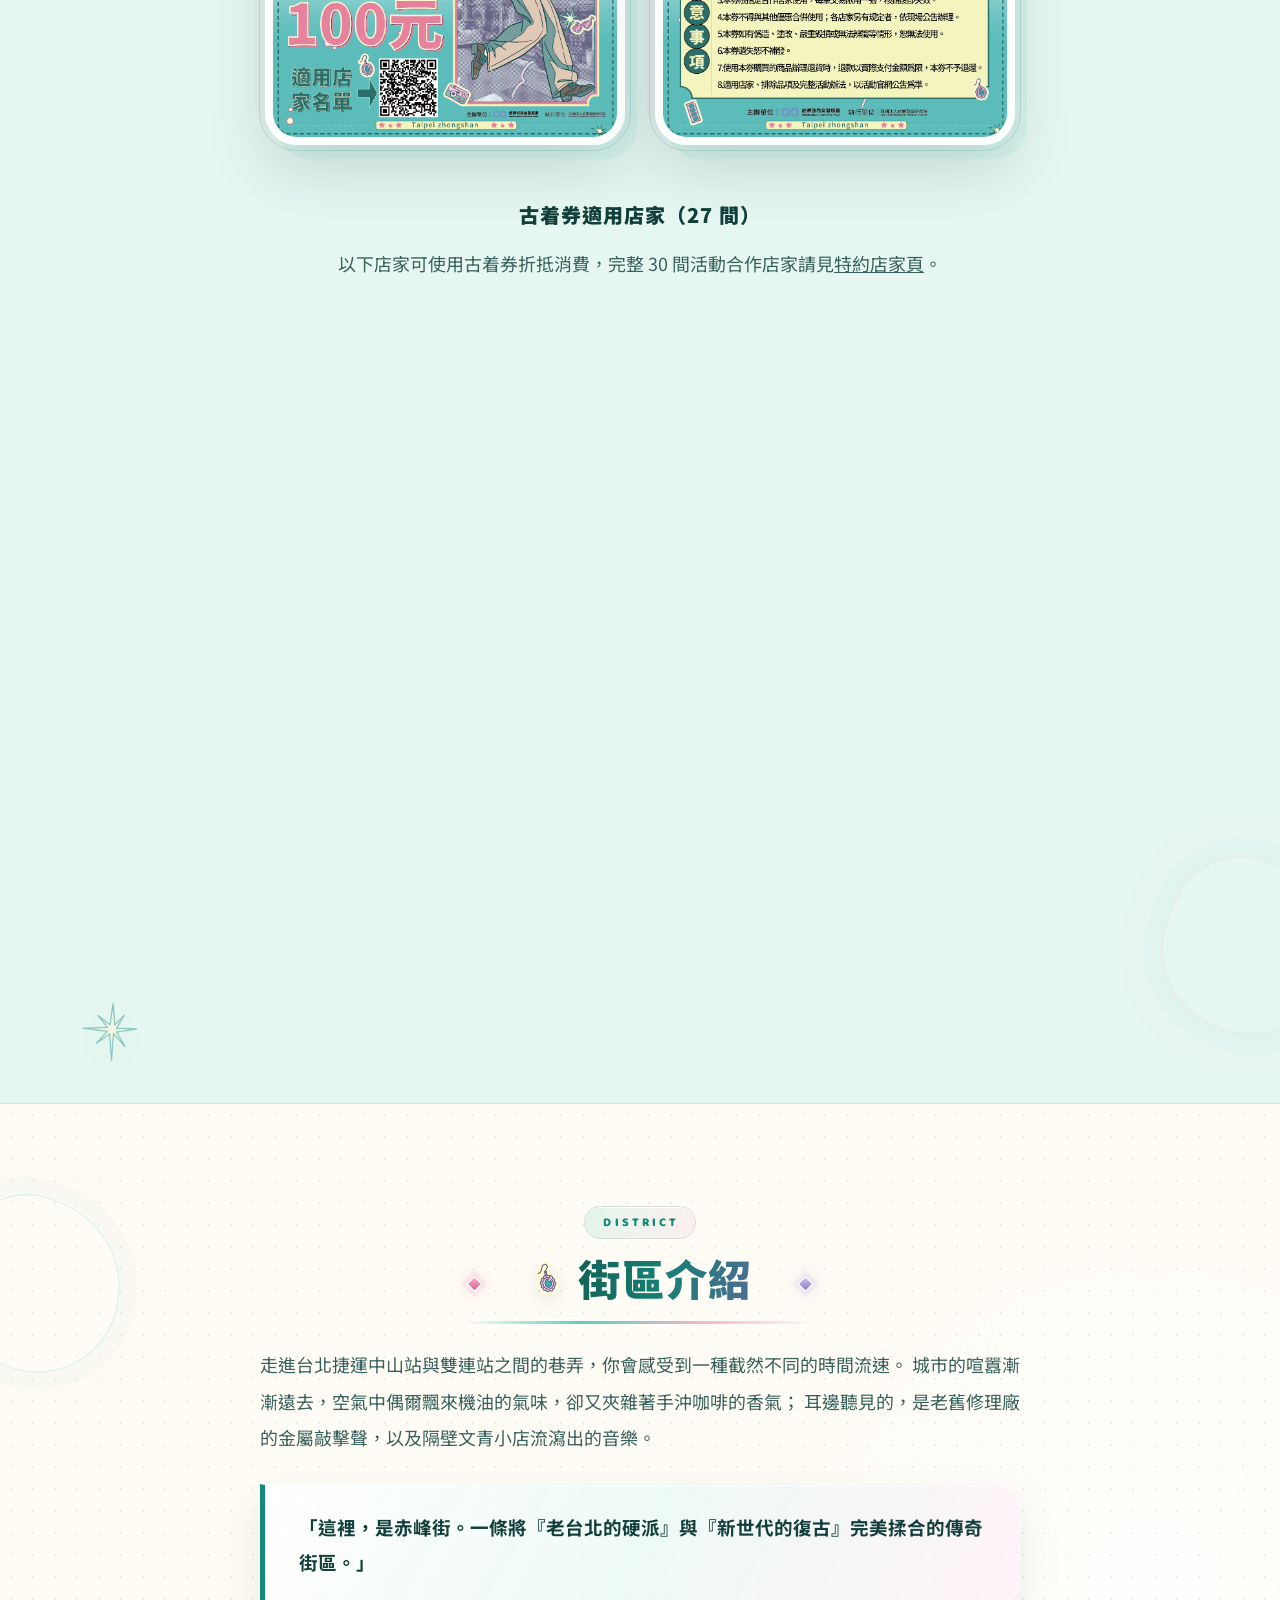
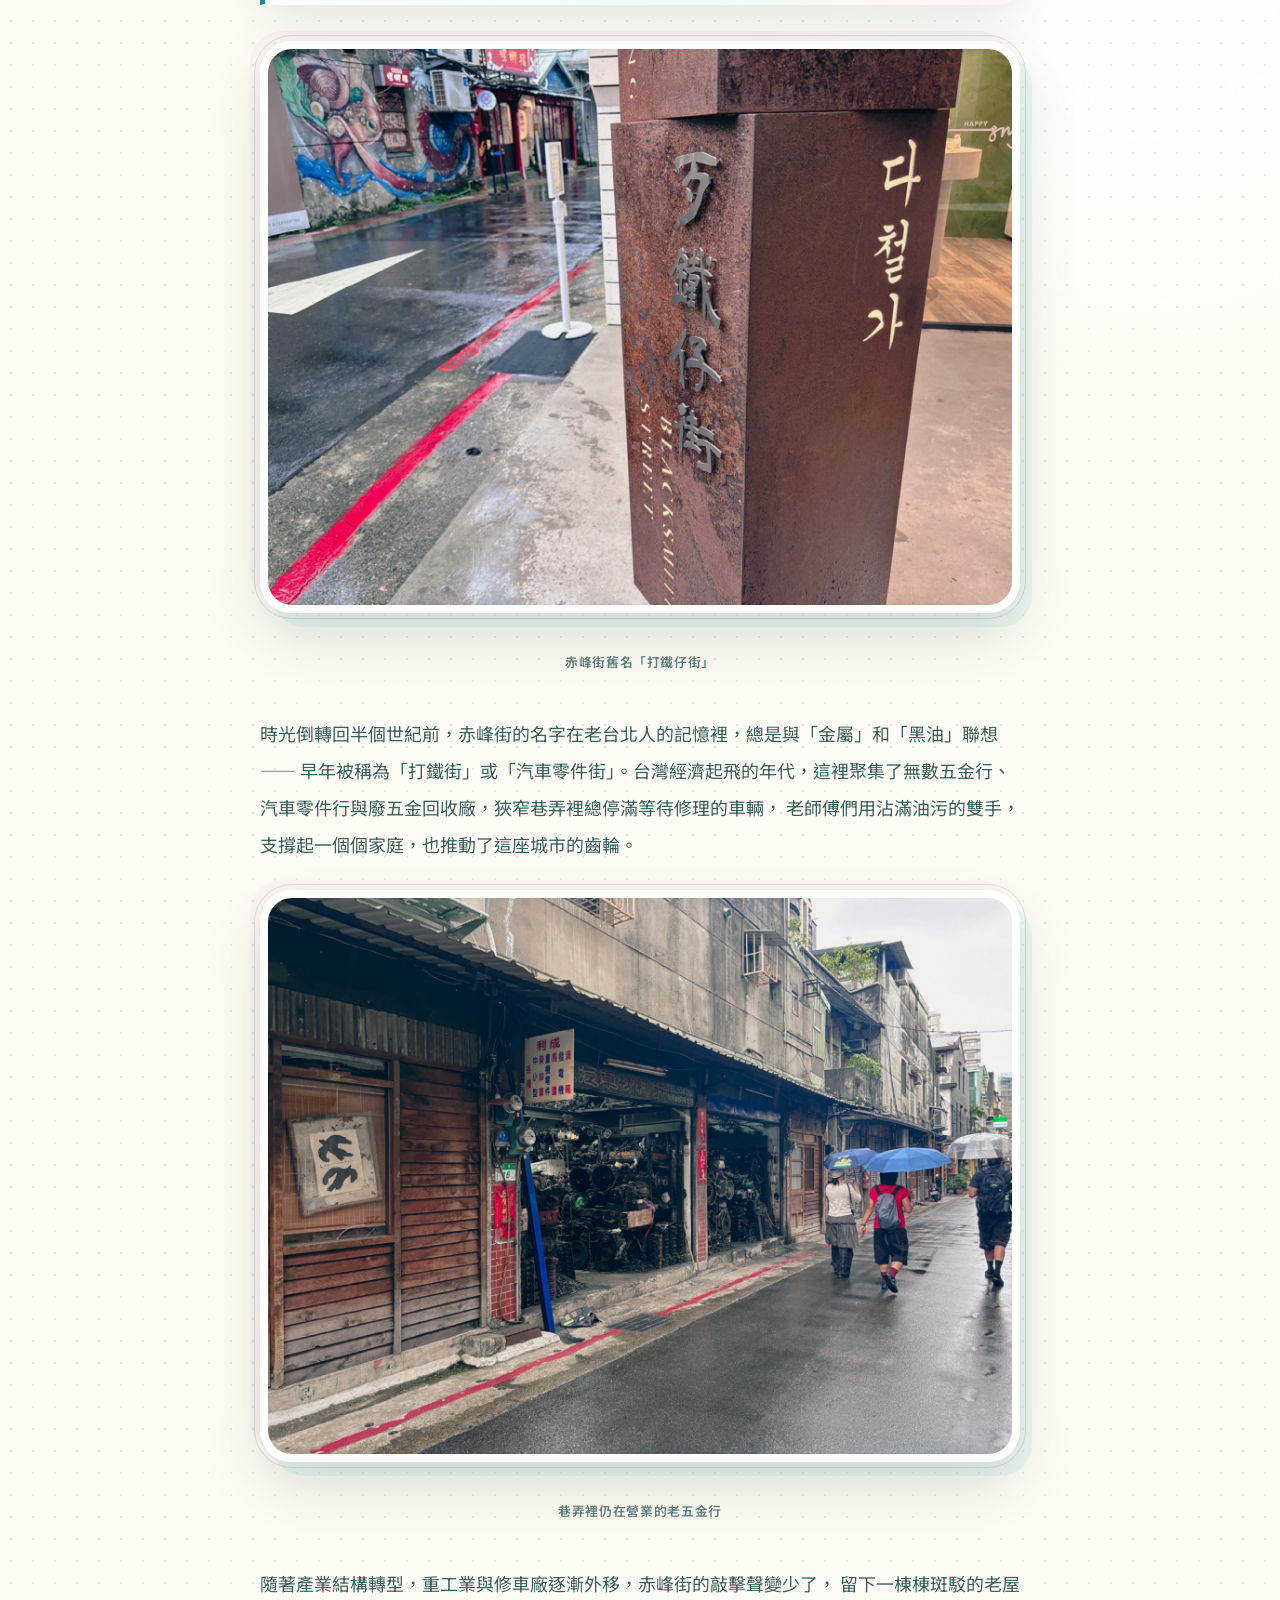
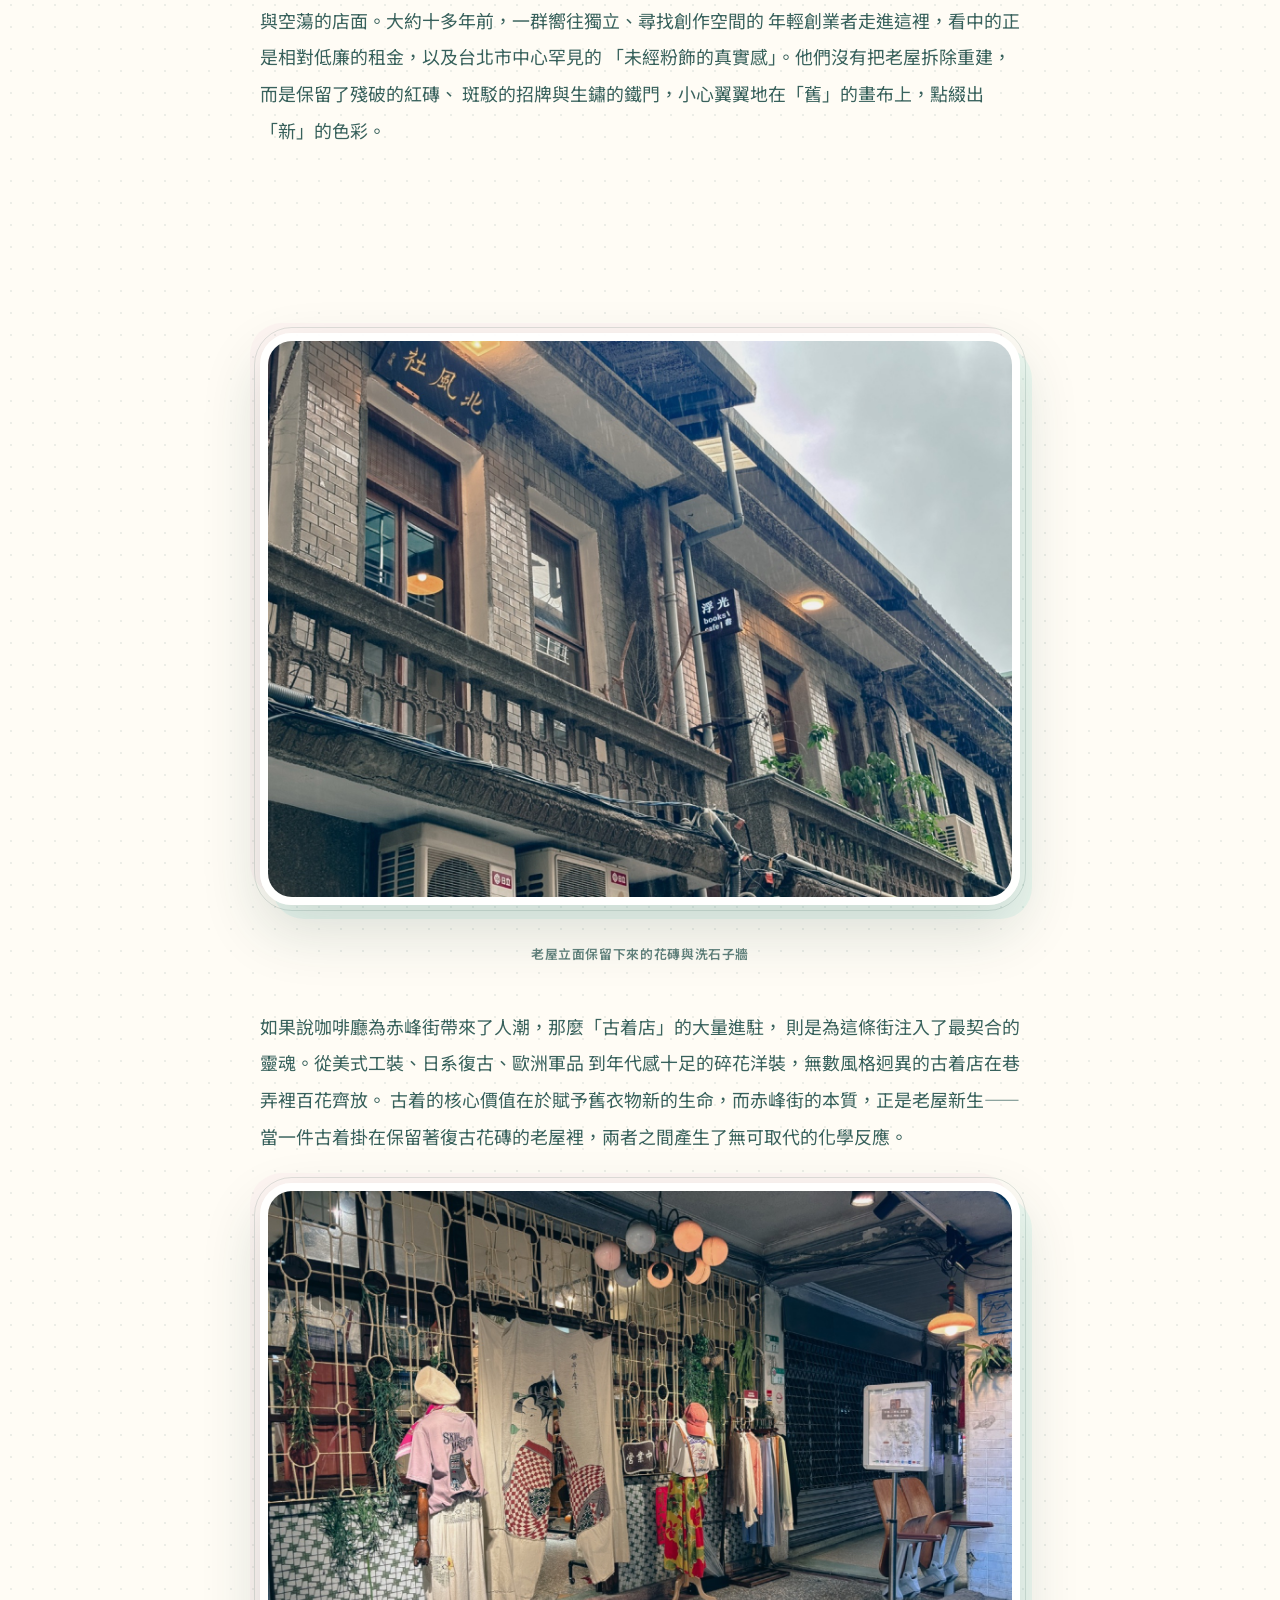
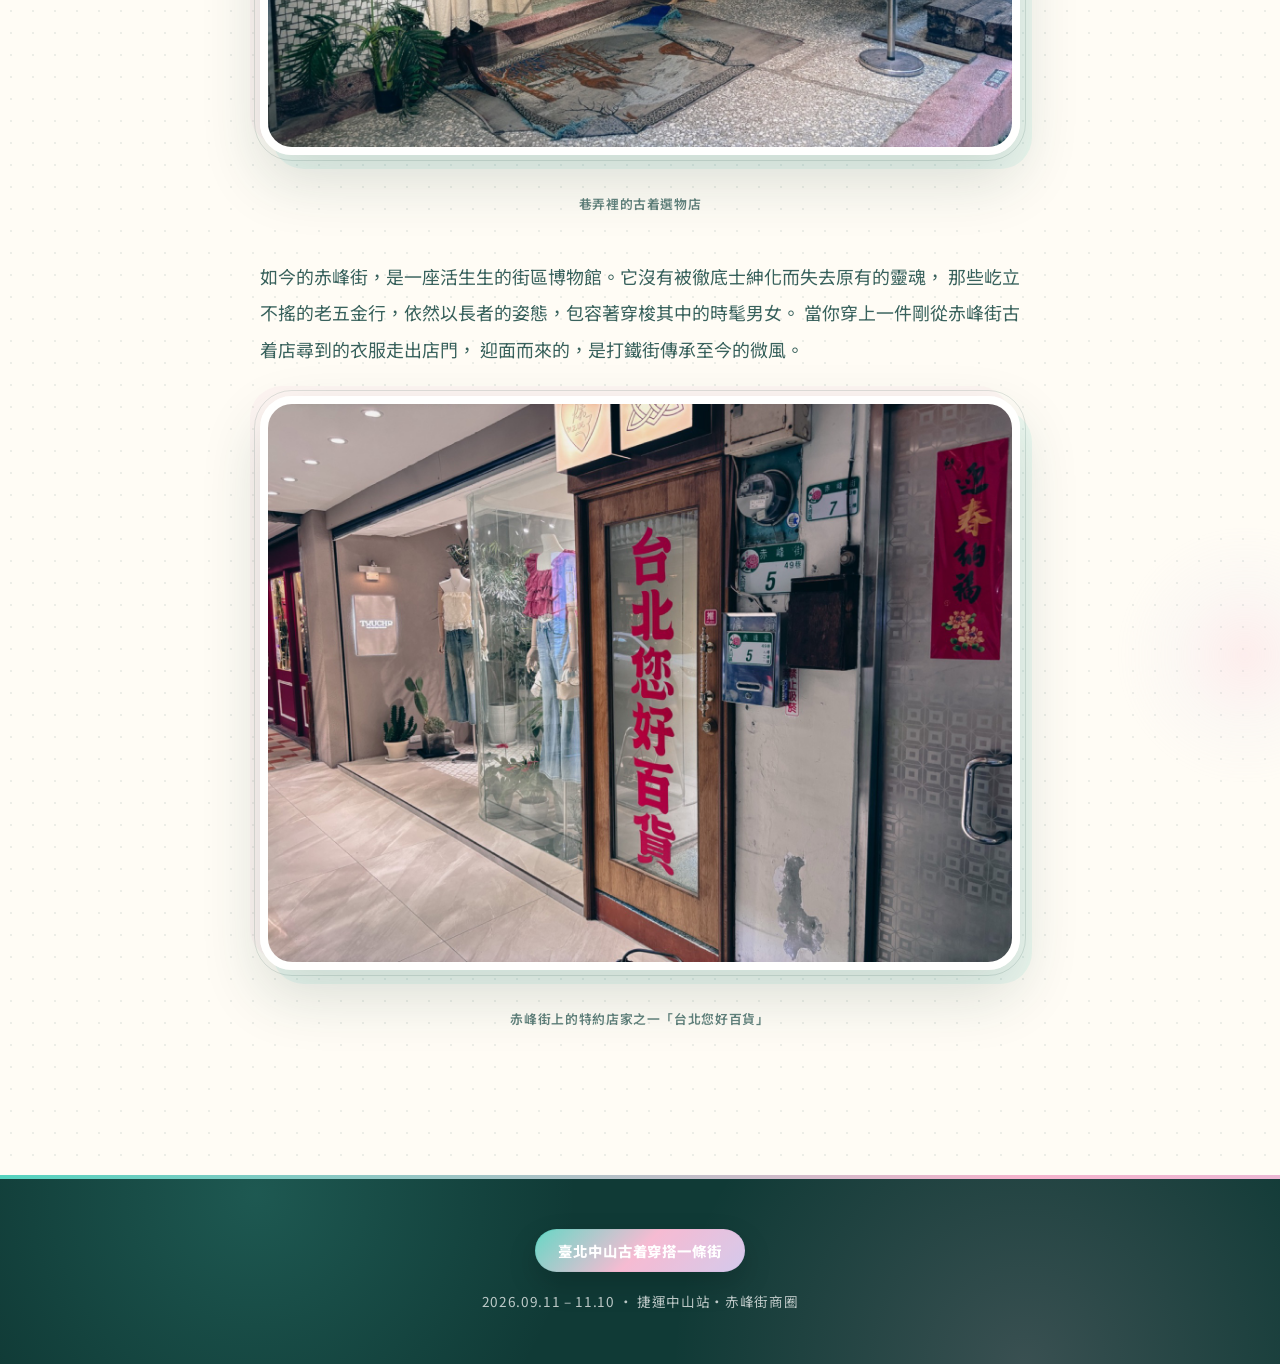
==== commit 42197ac5: "0904update2 0904update2" ====
--- a/index.html
+++ b/index.html
@@ -8,7 +8,7 @@
 <link rel="preconnect" href="https://fonts.googleapis.com">
 <link rel="preconnect" href="https://fonts.gstatic.com" crossorigin>
 <link href="https://fonts.googleapis.com/css2?family=Noto+Sans+TC:wght@400;500;700;900&family=Baloo+2:wght@600;700;800&display=swap" rel="stylesheet">
-<link rel="stylesheet" href="style.css?v=51">
+<link rel="stylesheet" href="style.css?v=52">
 <link rel="icon" type="image/png" href="images/favicon.png">
 </head>
 <body class="page-home">
--- a/style.css
+++ b/style.css
@@ -195,7 +195,7 @@
   color: var(--ink);
   overflow: hidden;
   background-color: var(--ink);
-  background-image: url("images/hero-banner.jpg?v=4");
+  background-image: url("images/hero-banner.jpg?v=5");
   background-position: center;
   background-size: contain;
   background-repeat: no-repeat;
@@ -204,7 +204,7 @@
 @media (max-width: 780px) {
   .hero {
     aspect-ratio: 1080 / 1350;
-    background-image: url("images/hero-banner-mobile.jpg?v=4");
+    background-image: url("images/hero-banner-mobile.jpg?v=5");
   }
 }
 
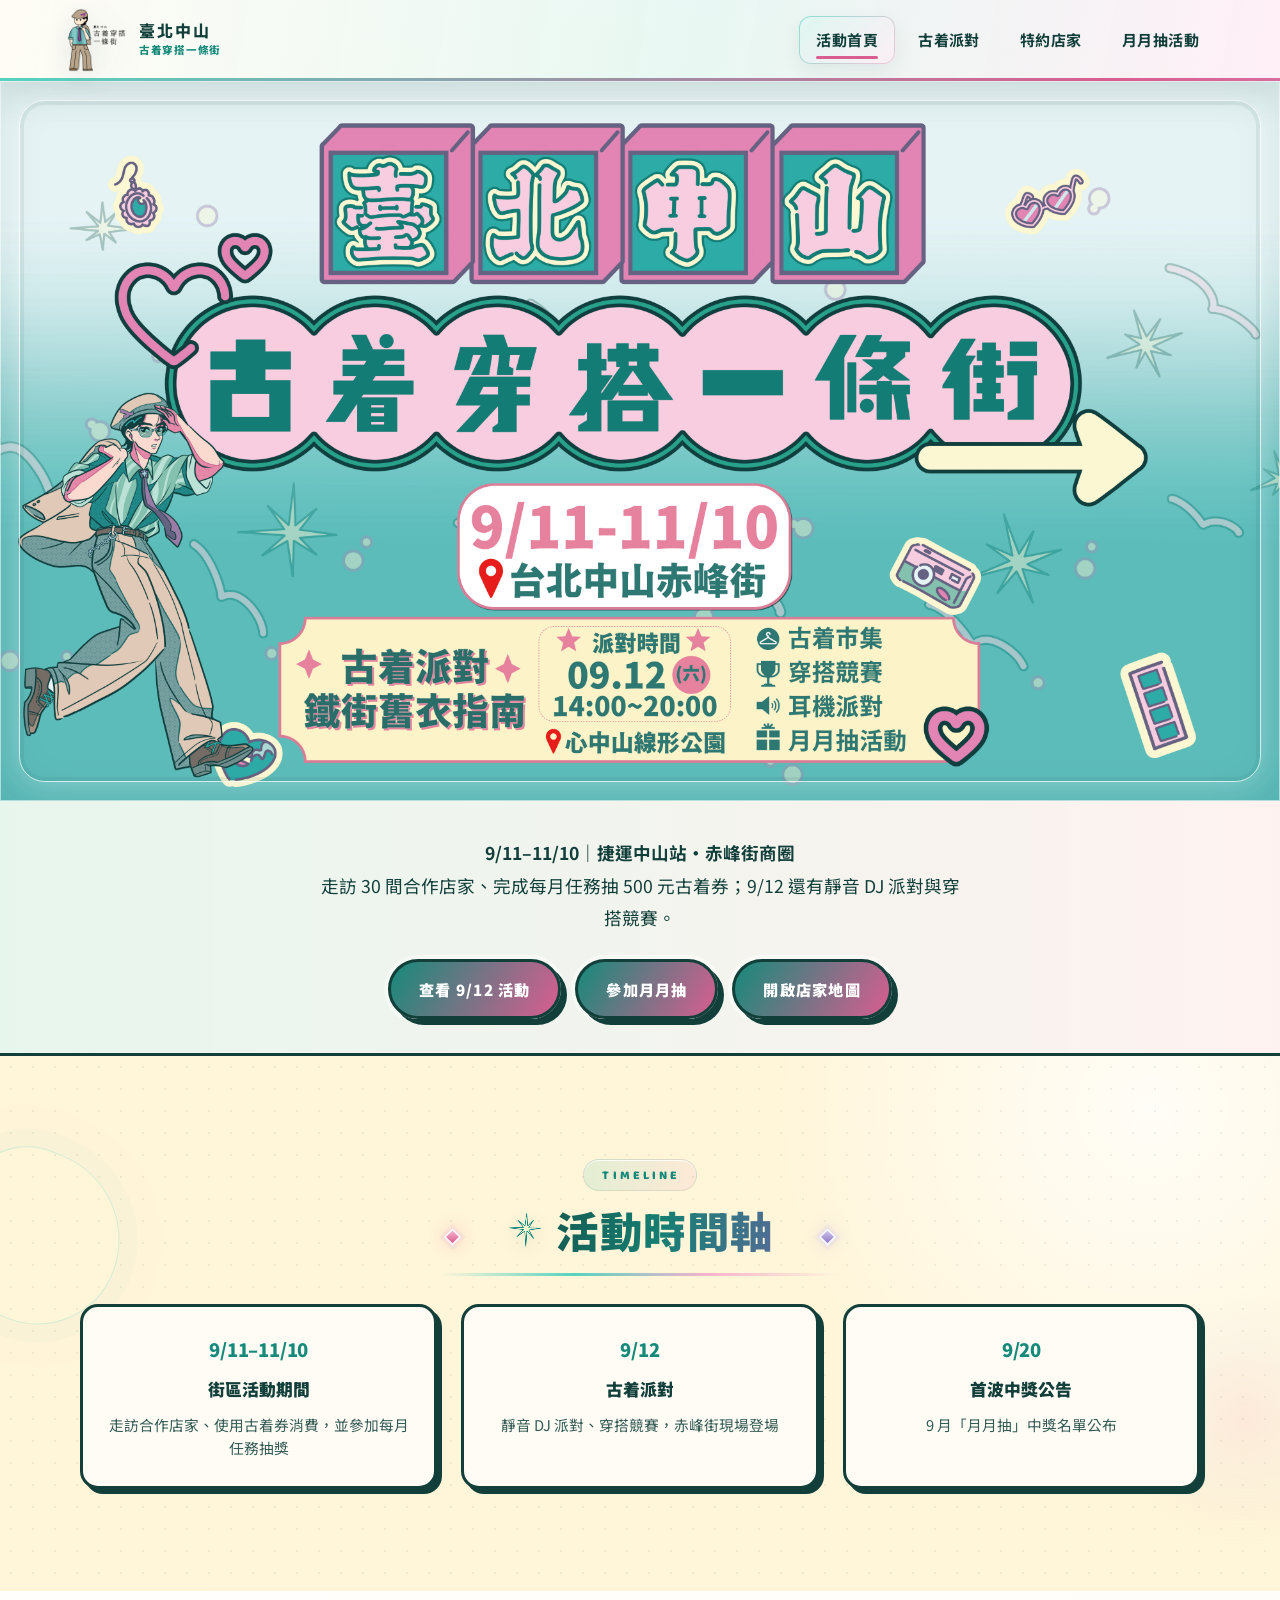
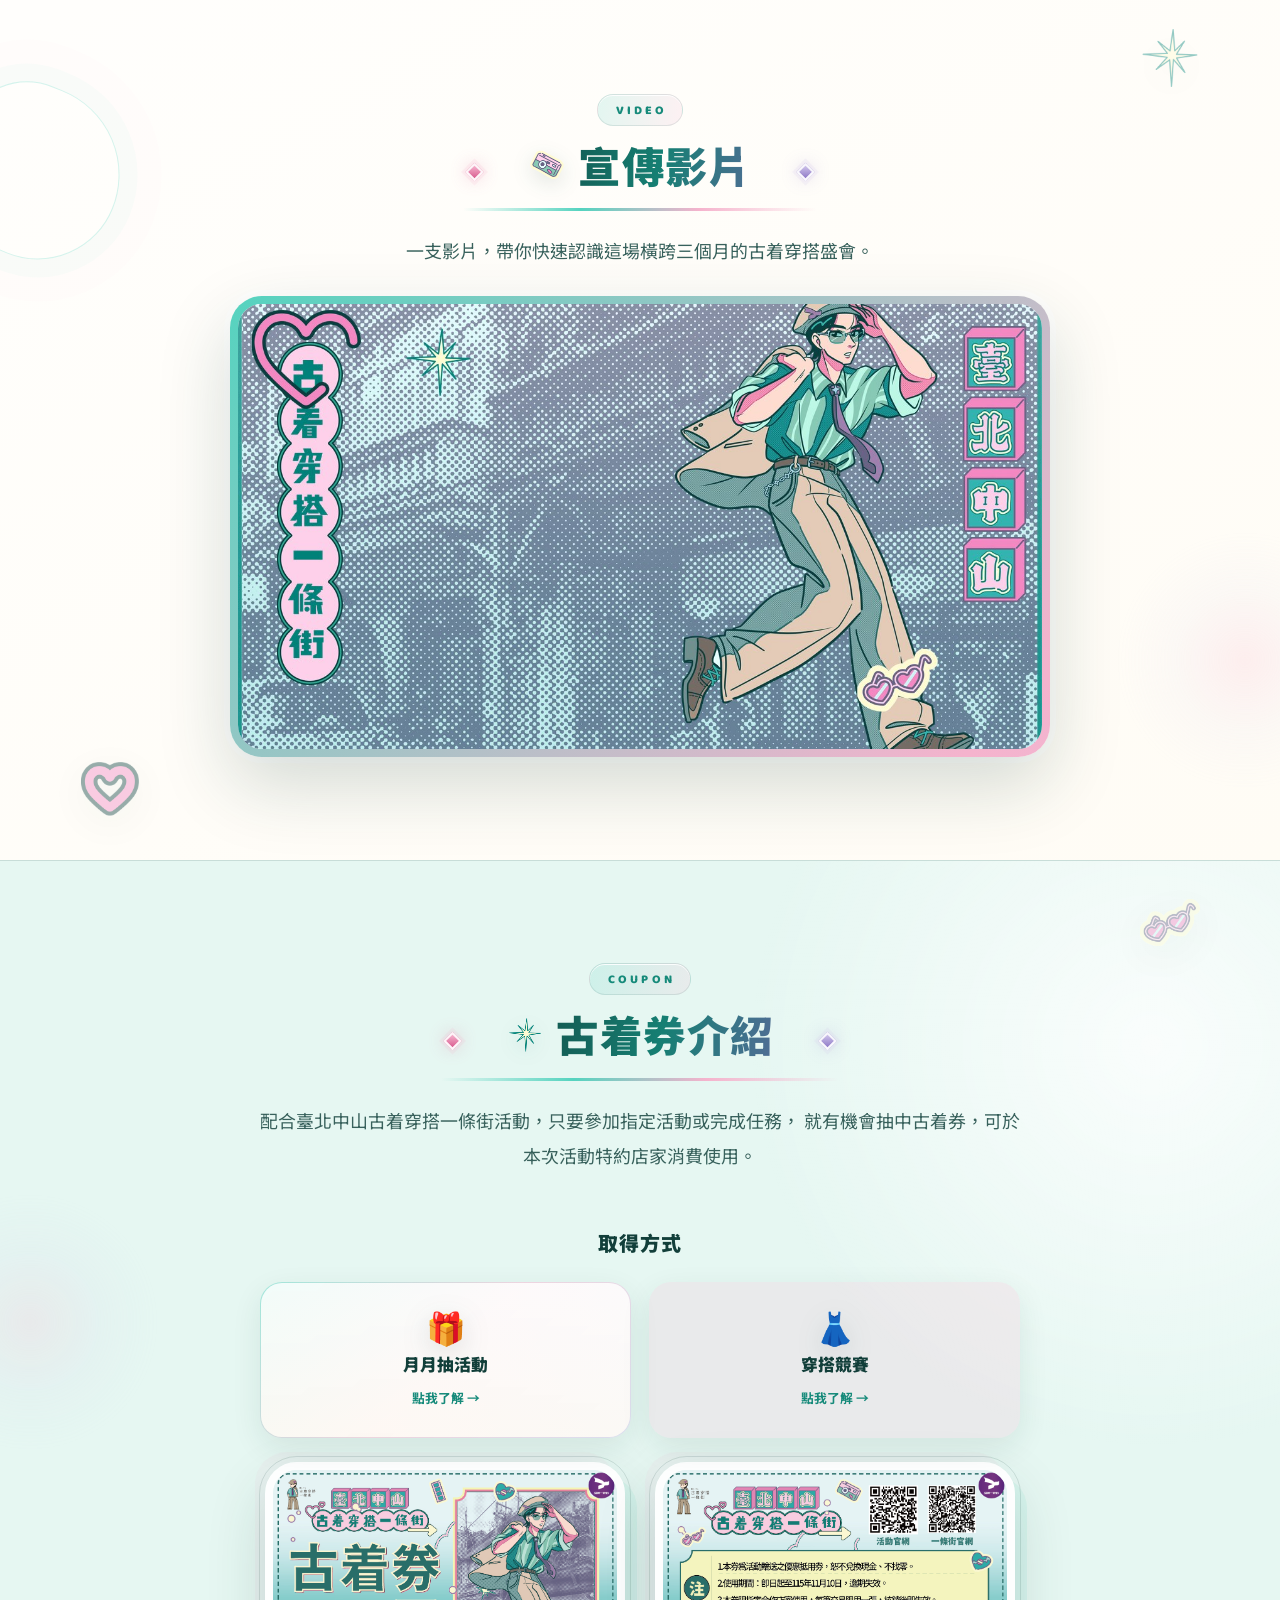
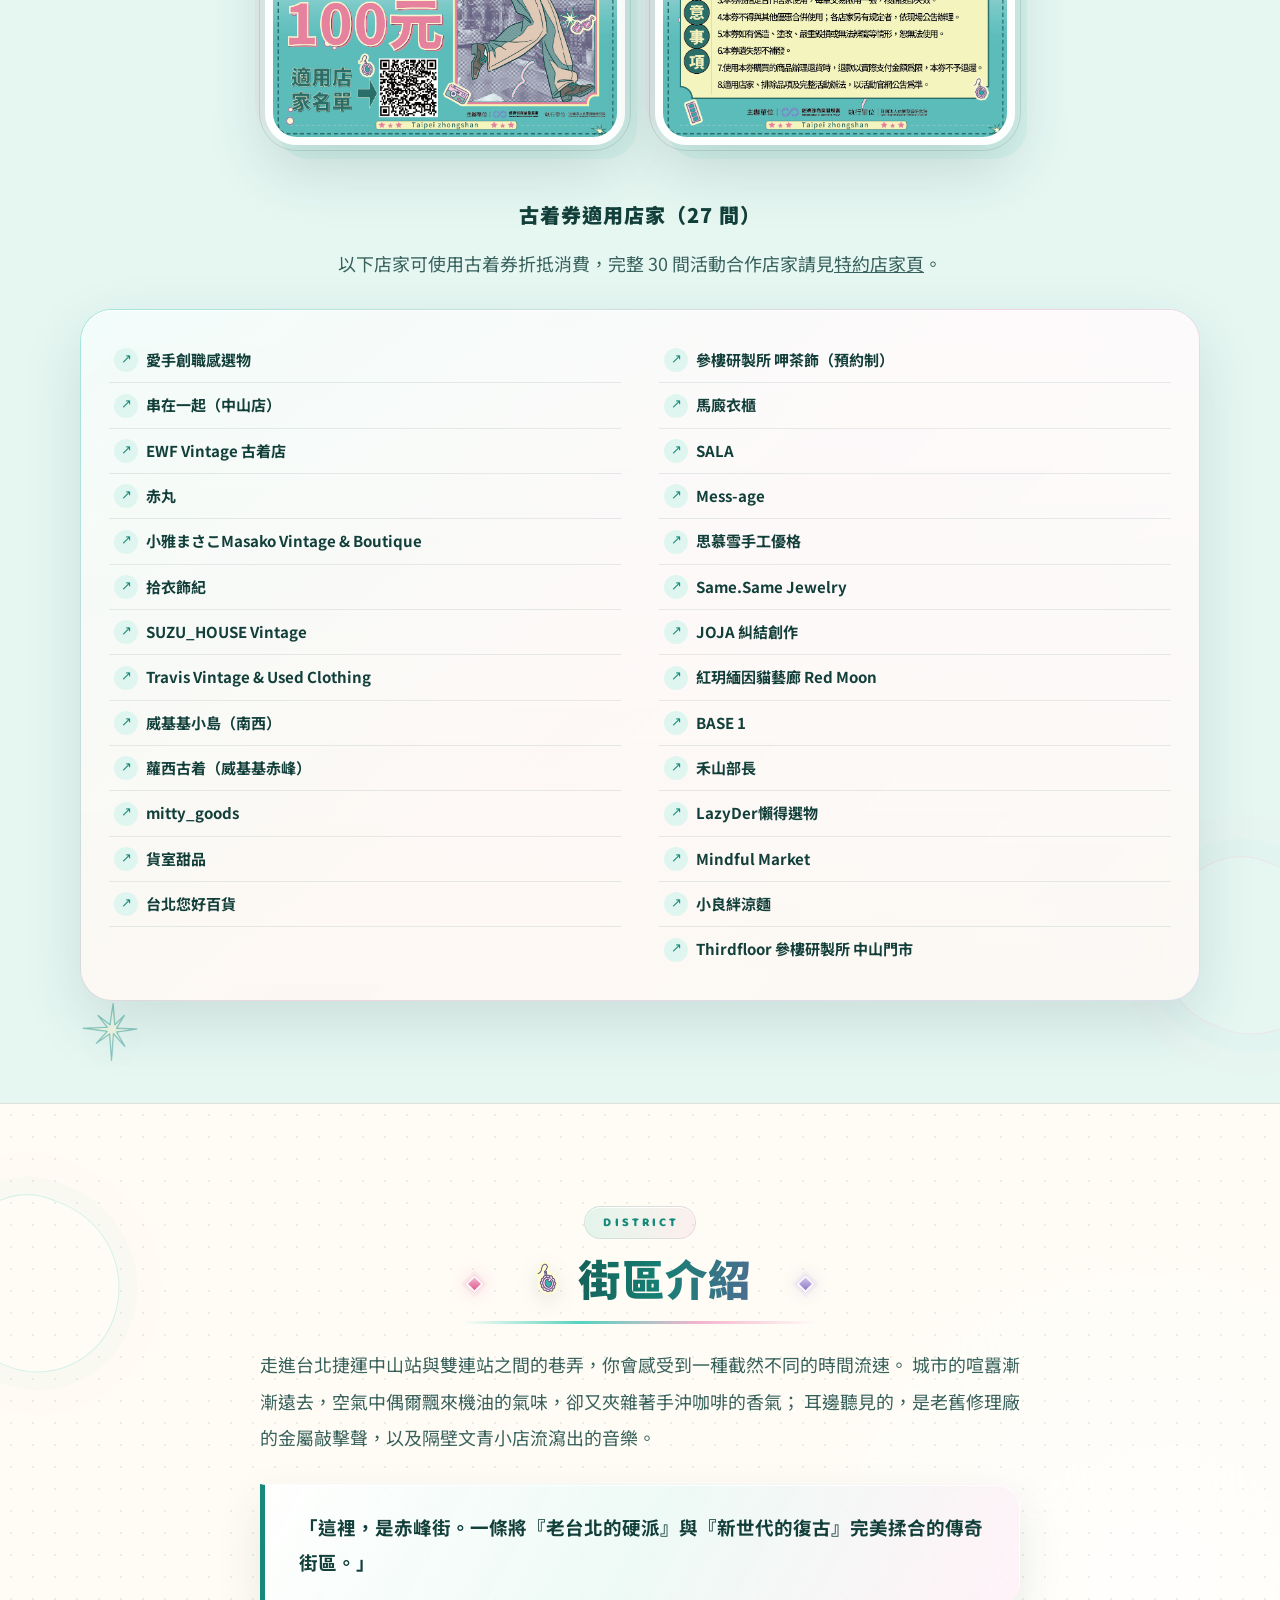
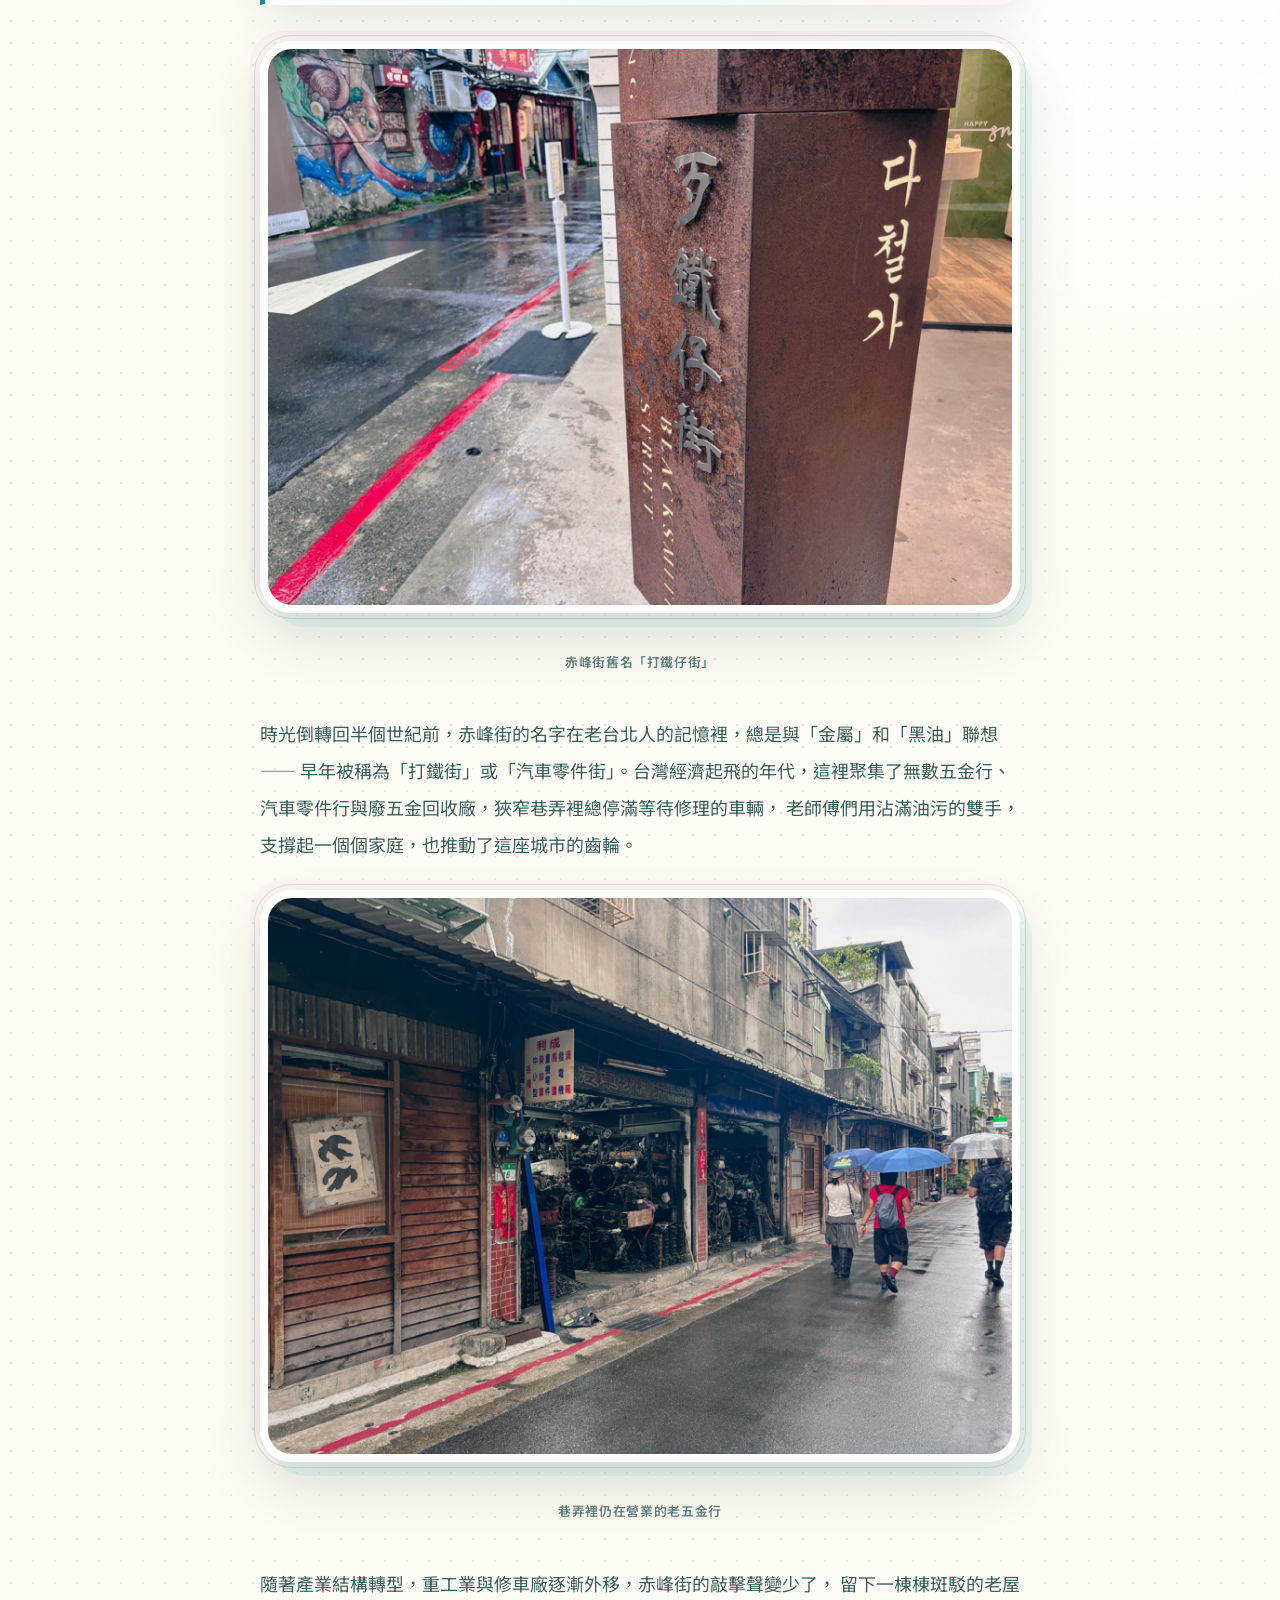
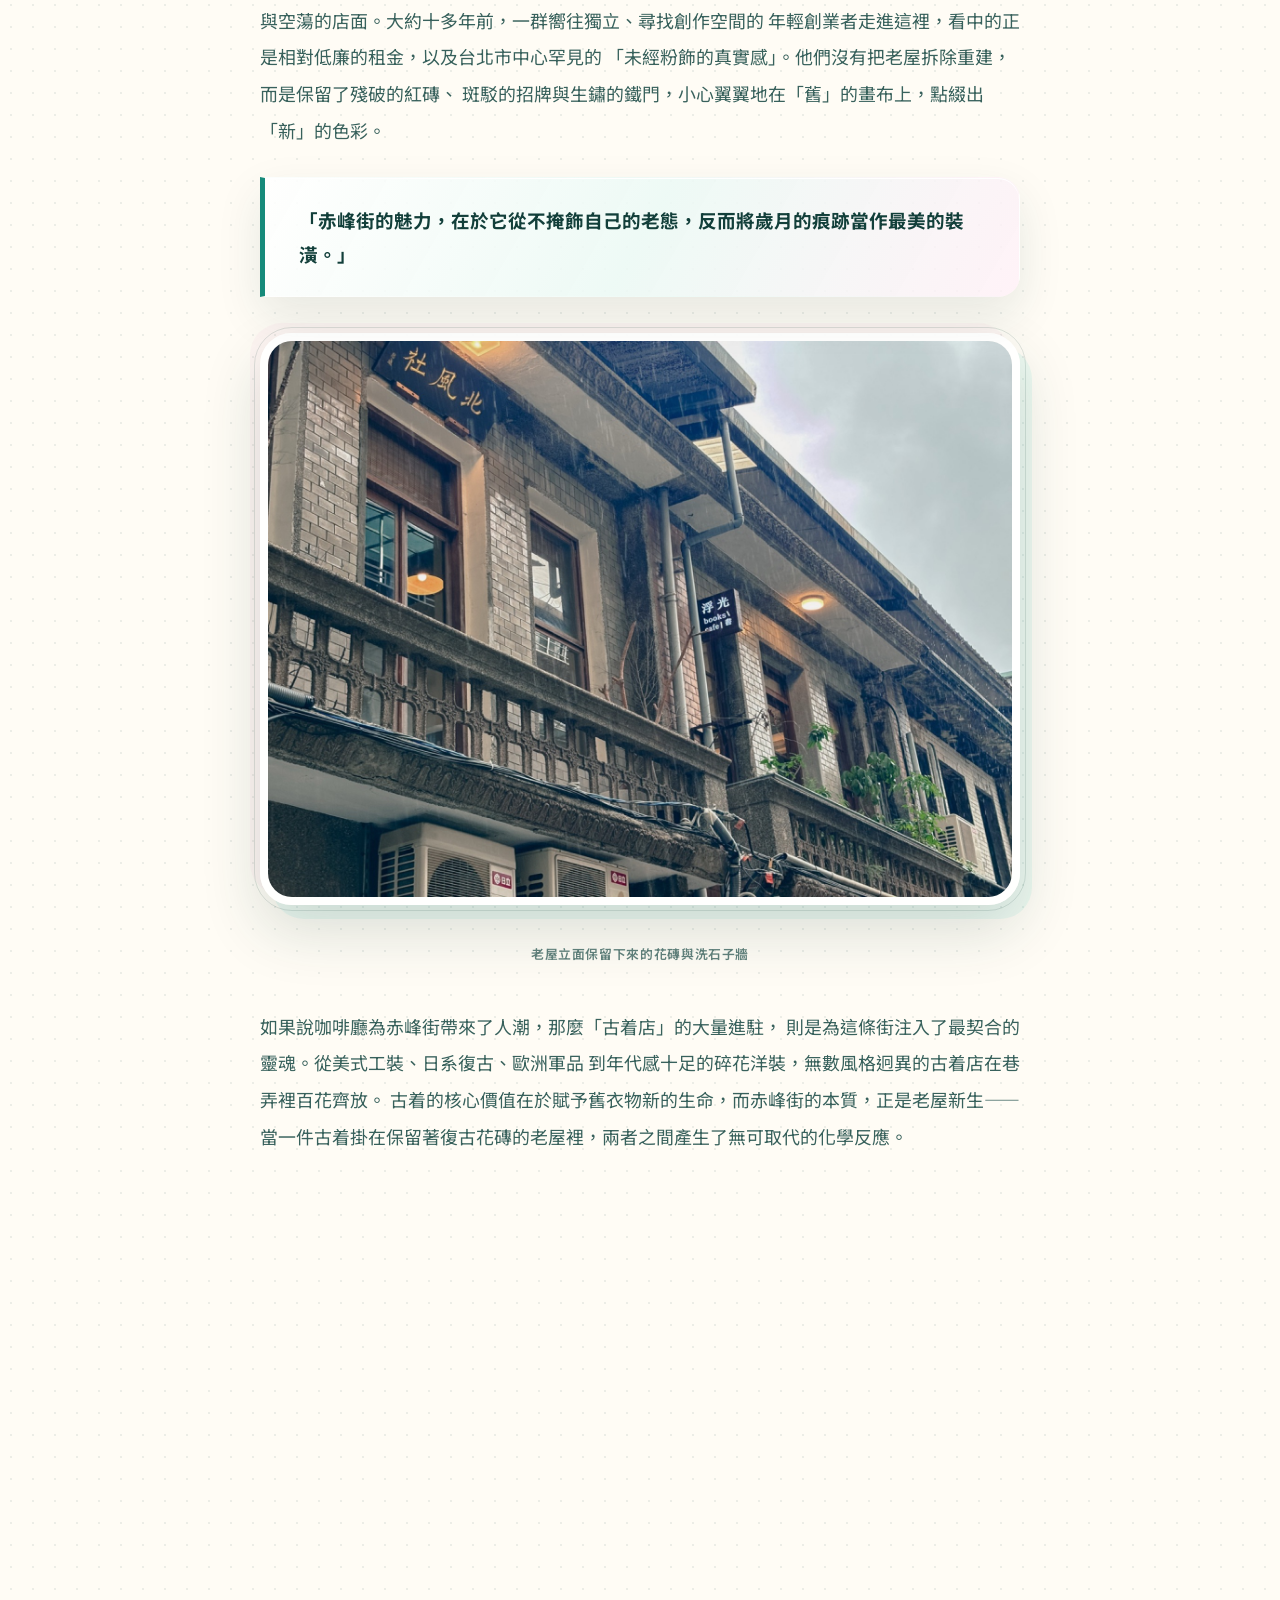
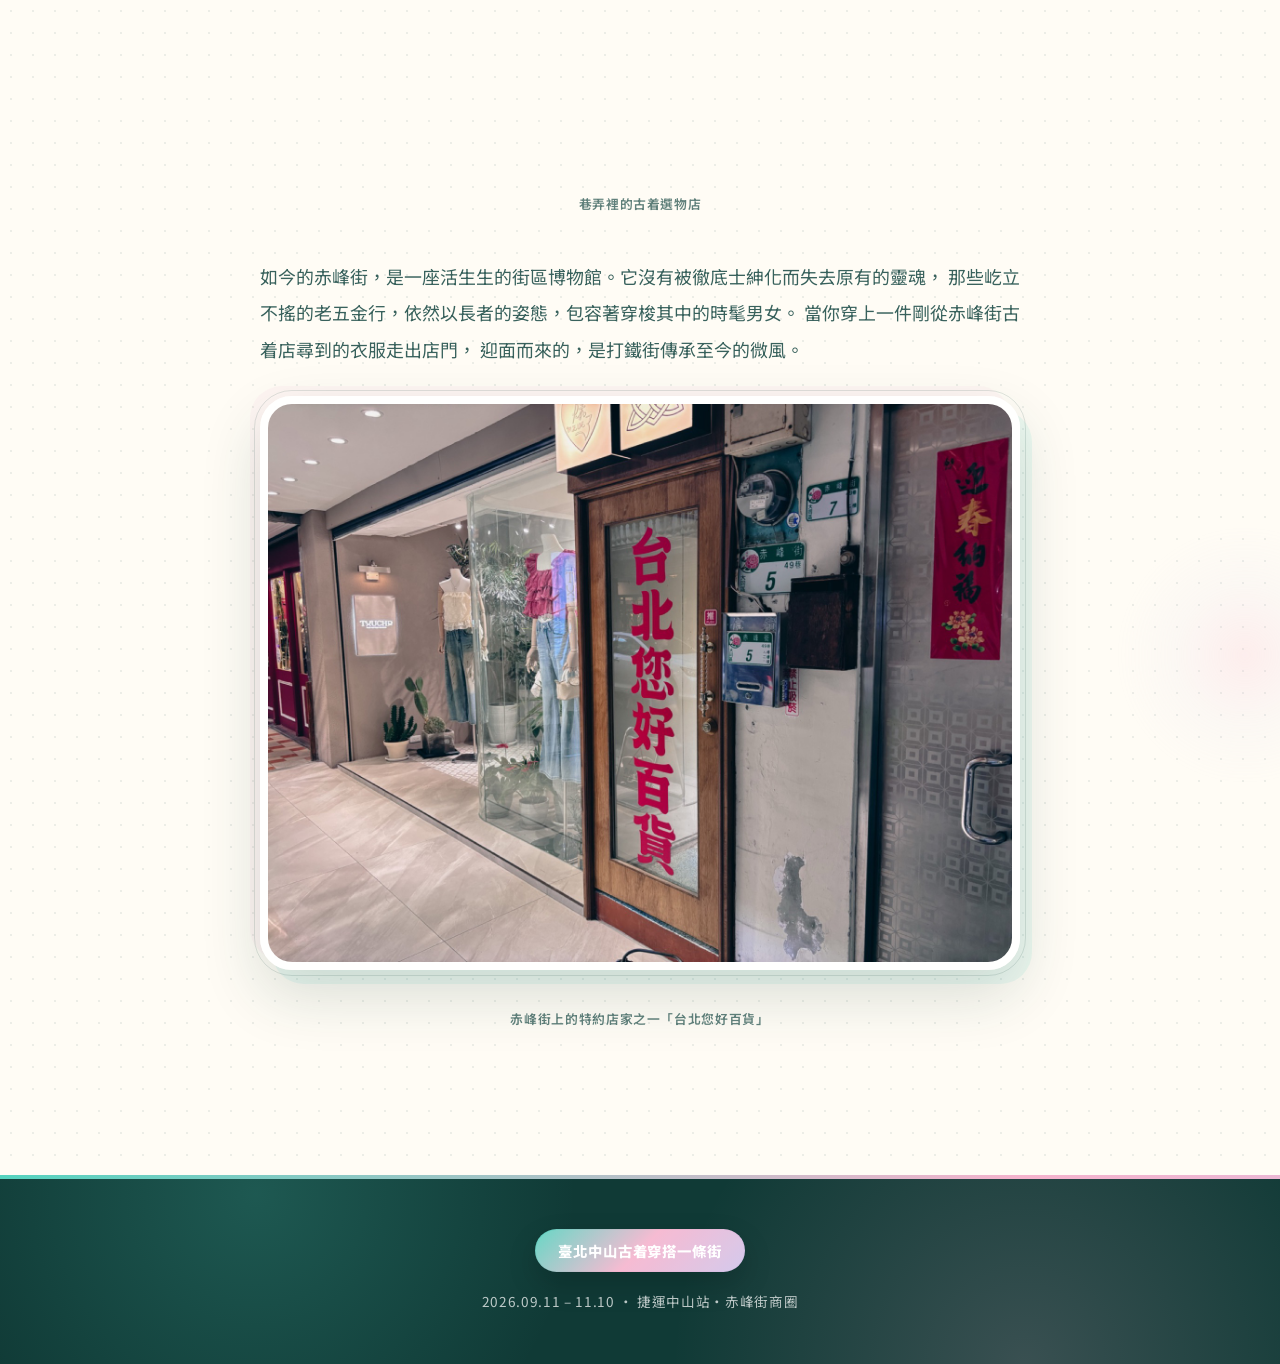
==== commit fcbfbaa9: "0910update 0910update" ====
--- a/index.html
+++ b/index.html
@@ -10,6 +10,8 @@
 <link href="https://fonts.googleapis.com/css2?family=Noto+Sans+TC:wght@400;500;700;900&family=Baloo+2:wght@600;700;800&display=swap" rel="stylesheet">
 <link rel="stylesheet" href="style.css?v=52">
 <link rel="icon" type="image/png" href="images/favicon.png">
+<!-- Cloudflare Web Analytics -->
+<script type='module' src='https://static.cloudflareinsights.com/beacon.min.js' data-cf-beacon='{"token": "69396f2994f4425e9df928f2cd04268c"}'></script><!-- End Cloudflare Web Analytics -->
 </head>
 <body class="page-home">
 
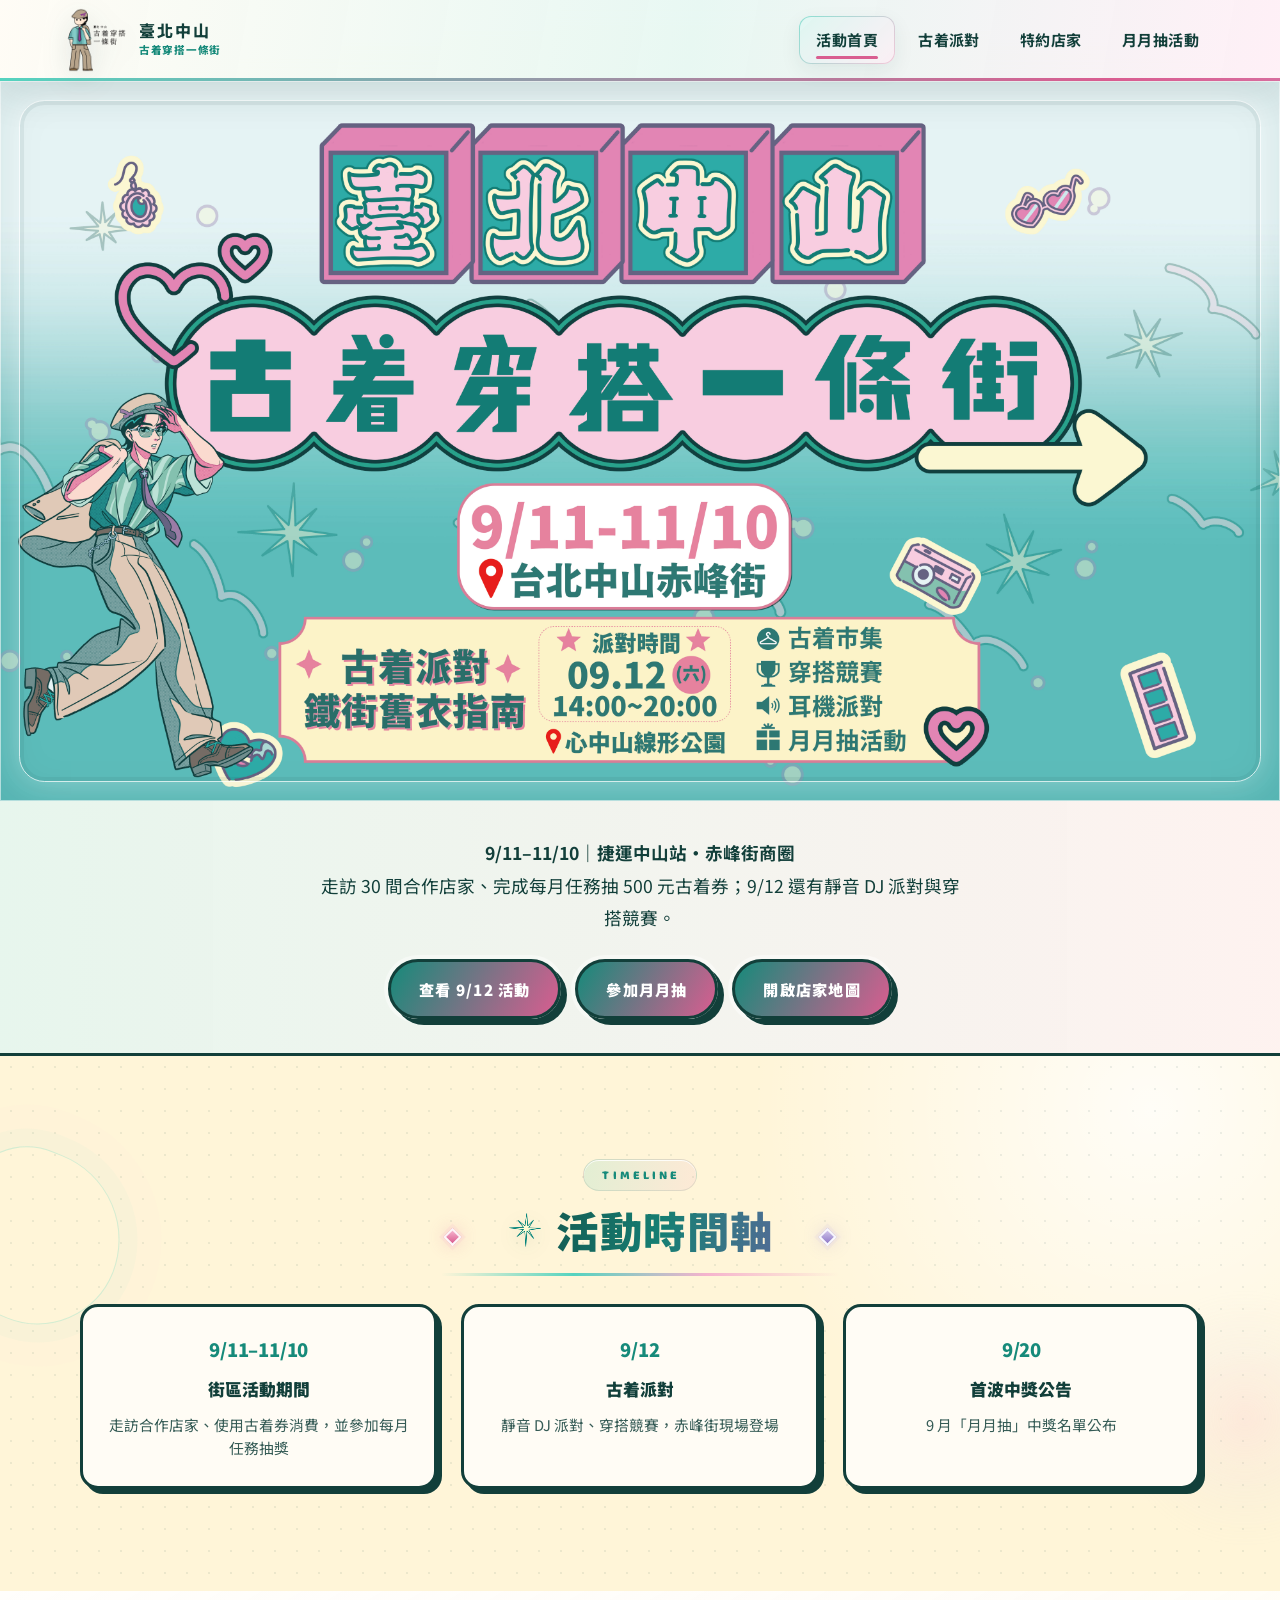
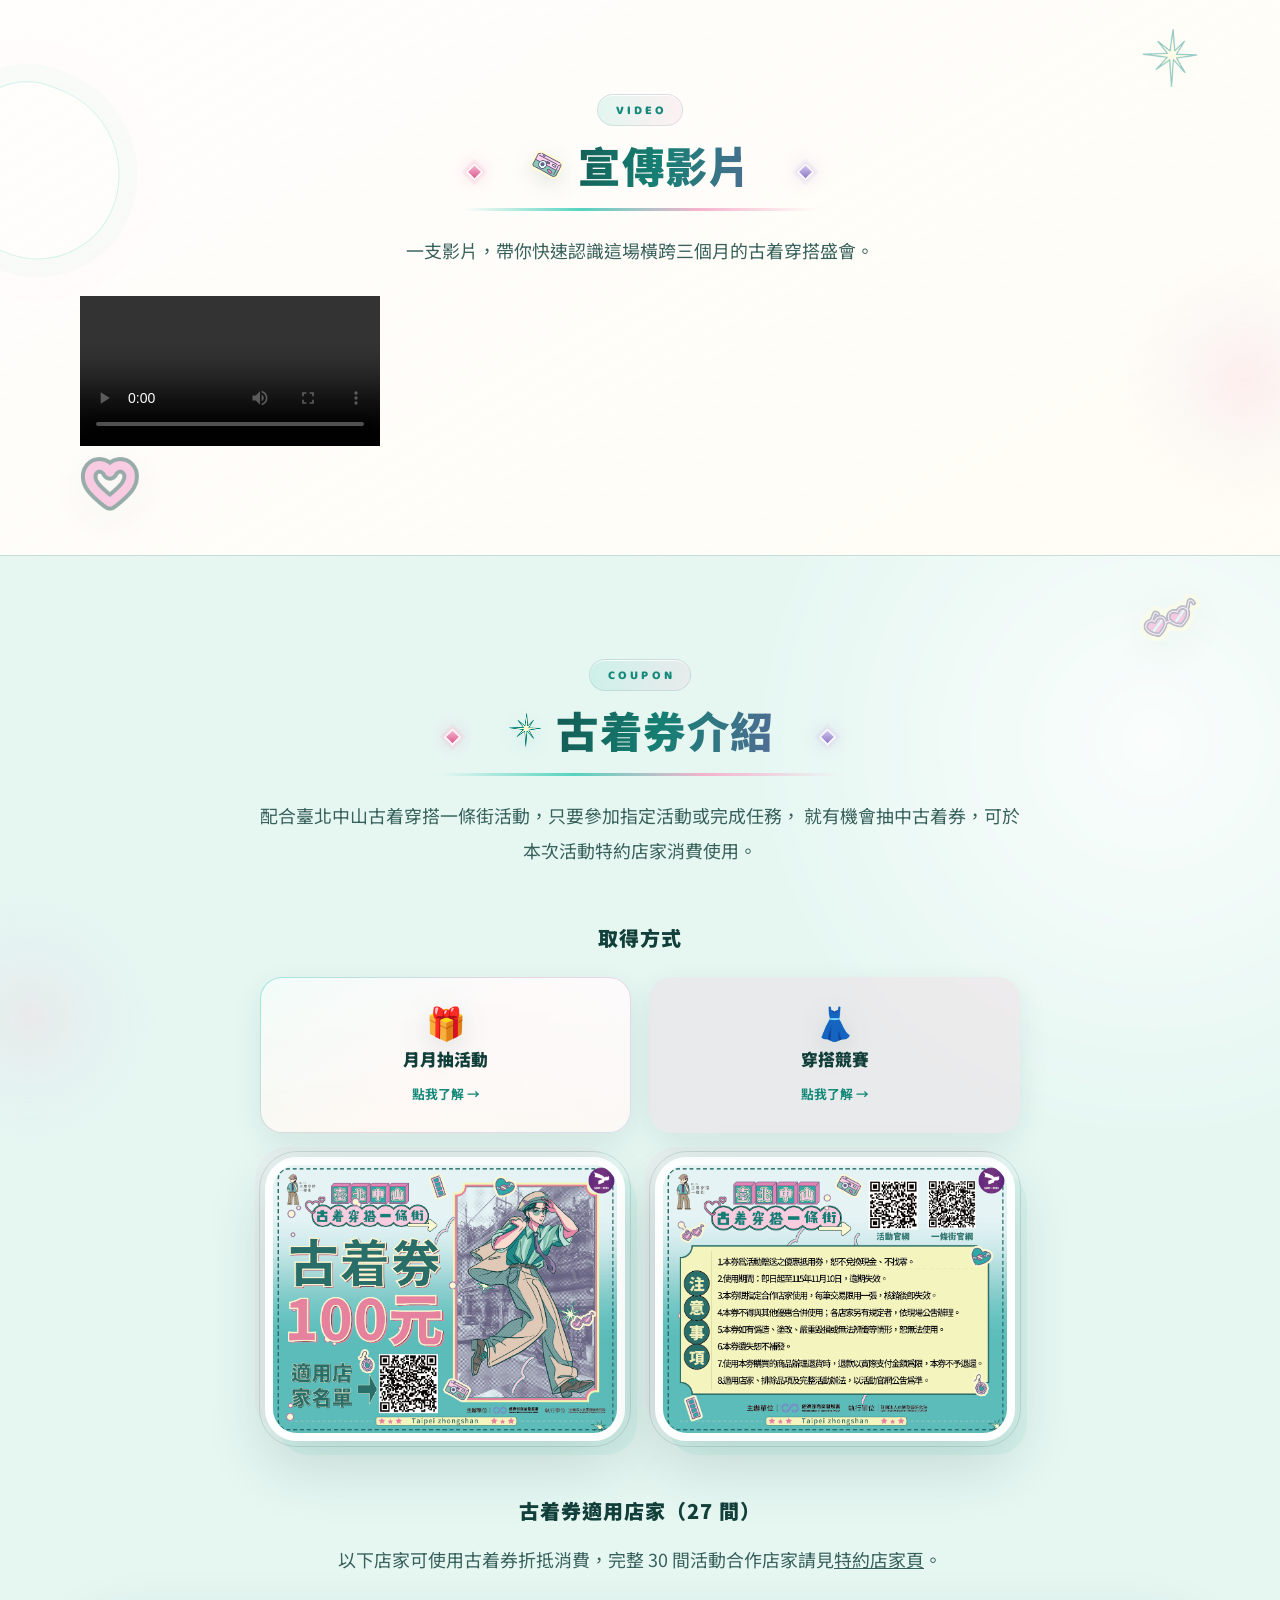
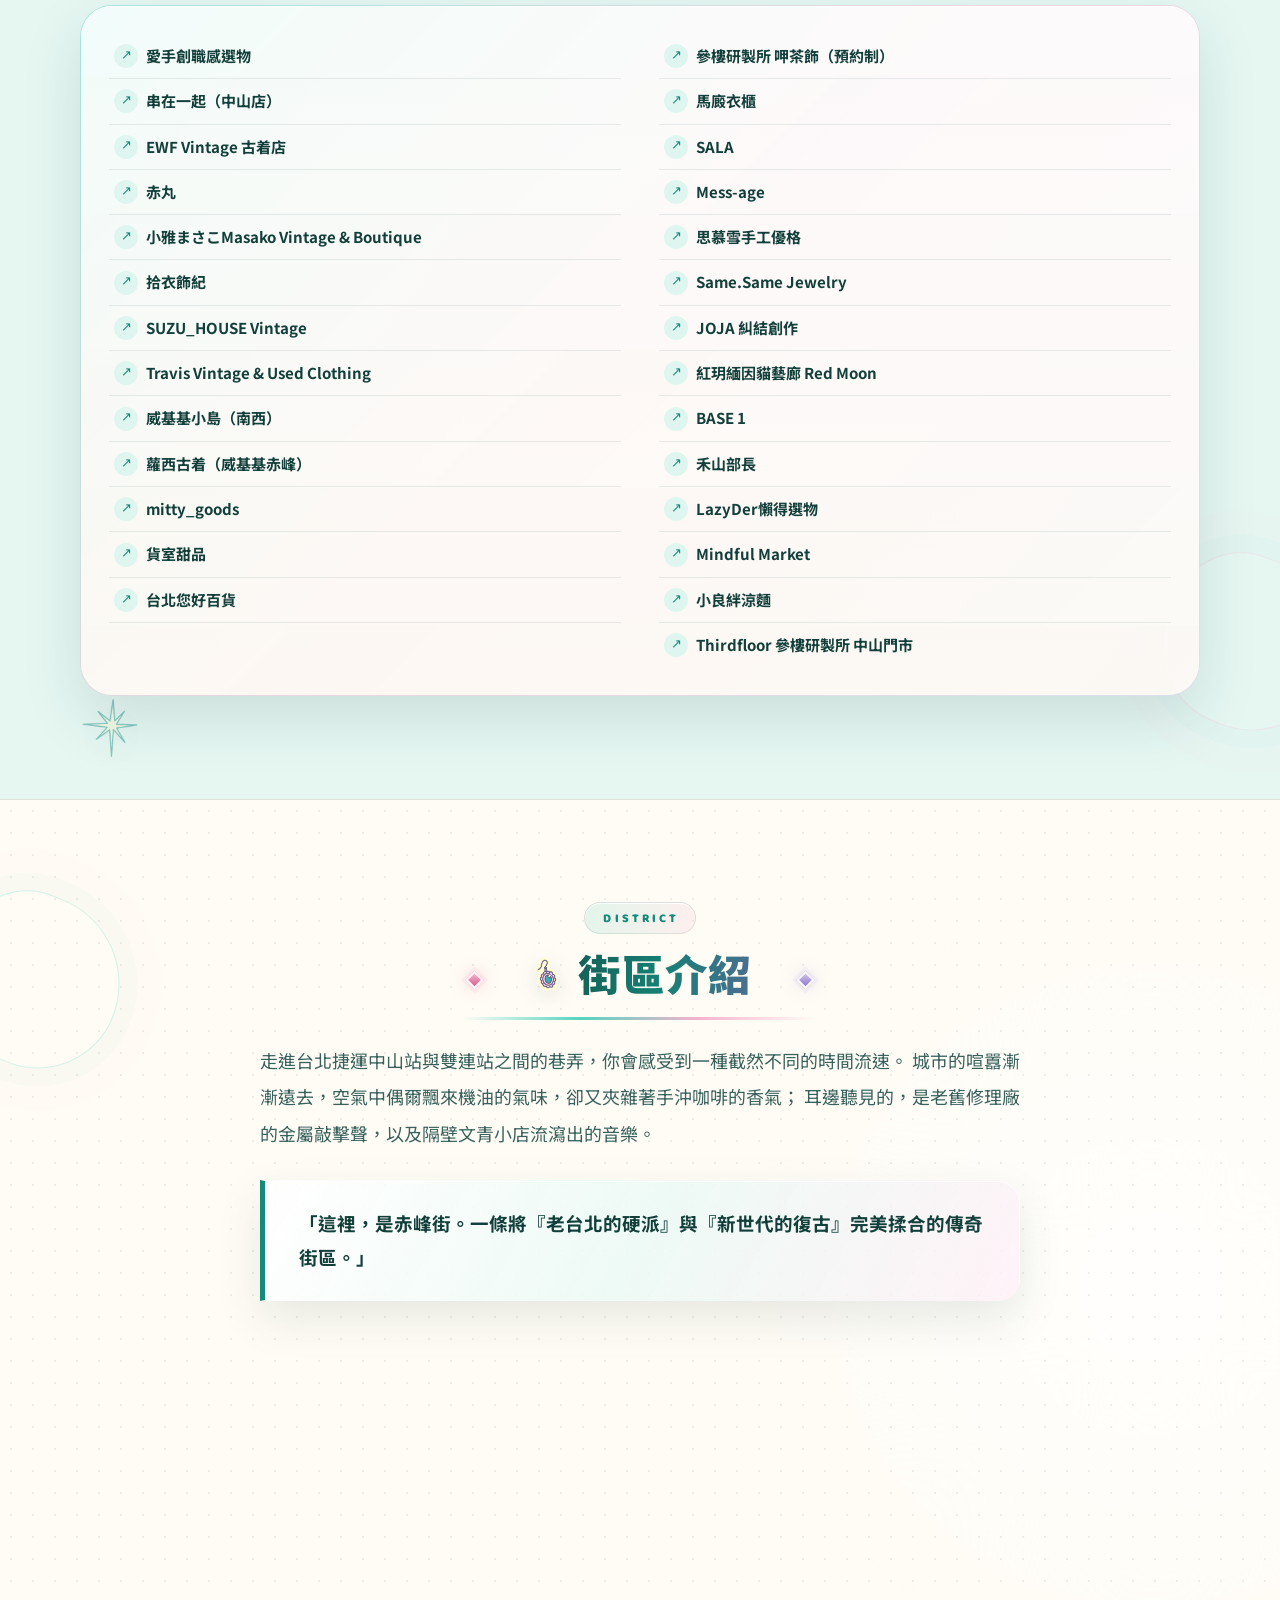
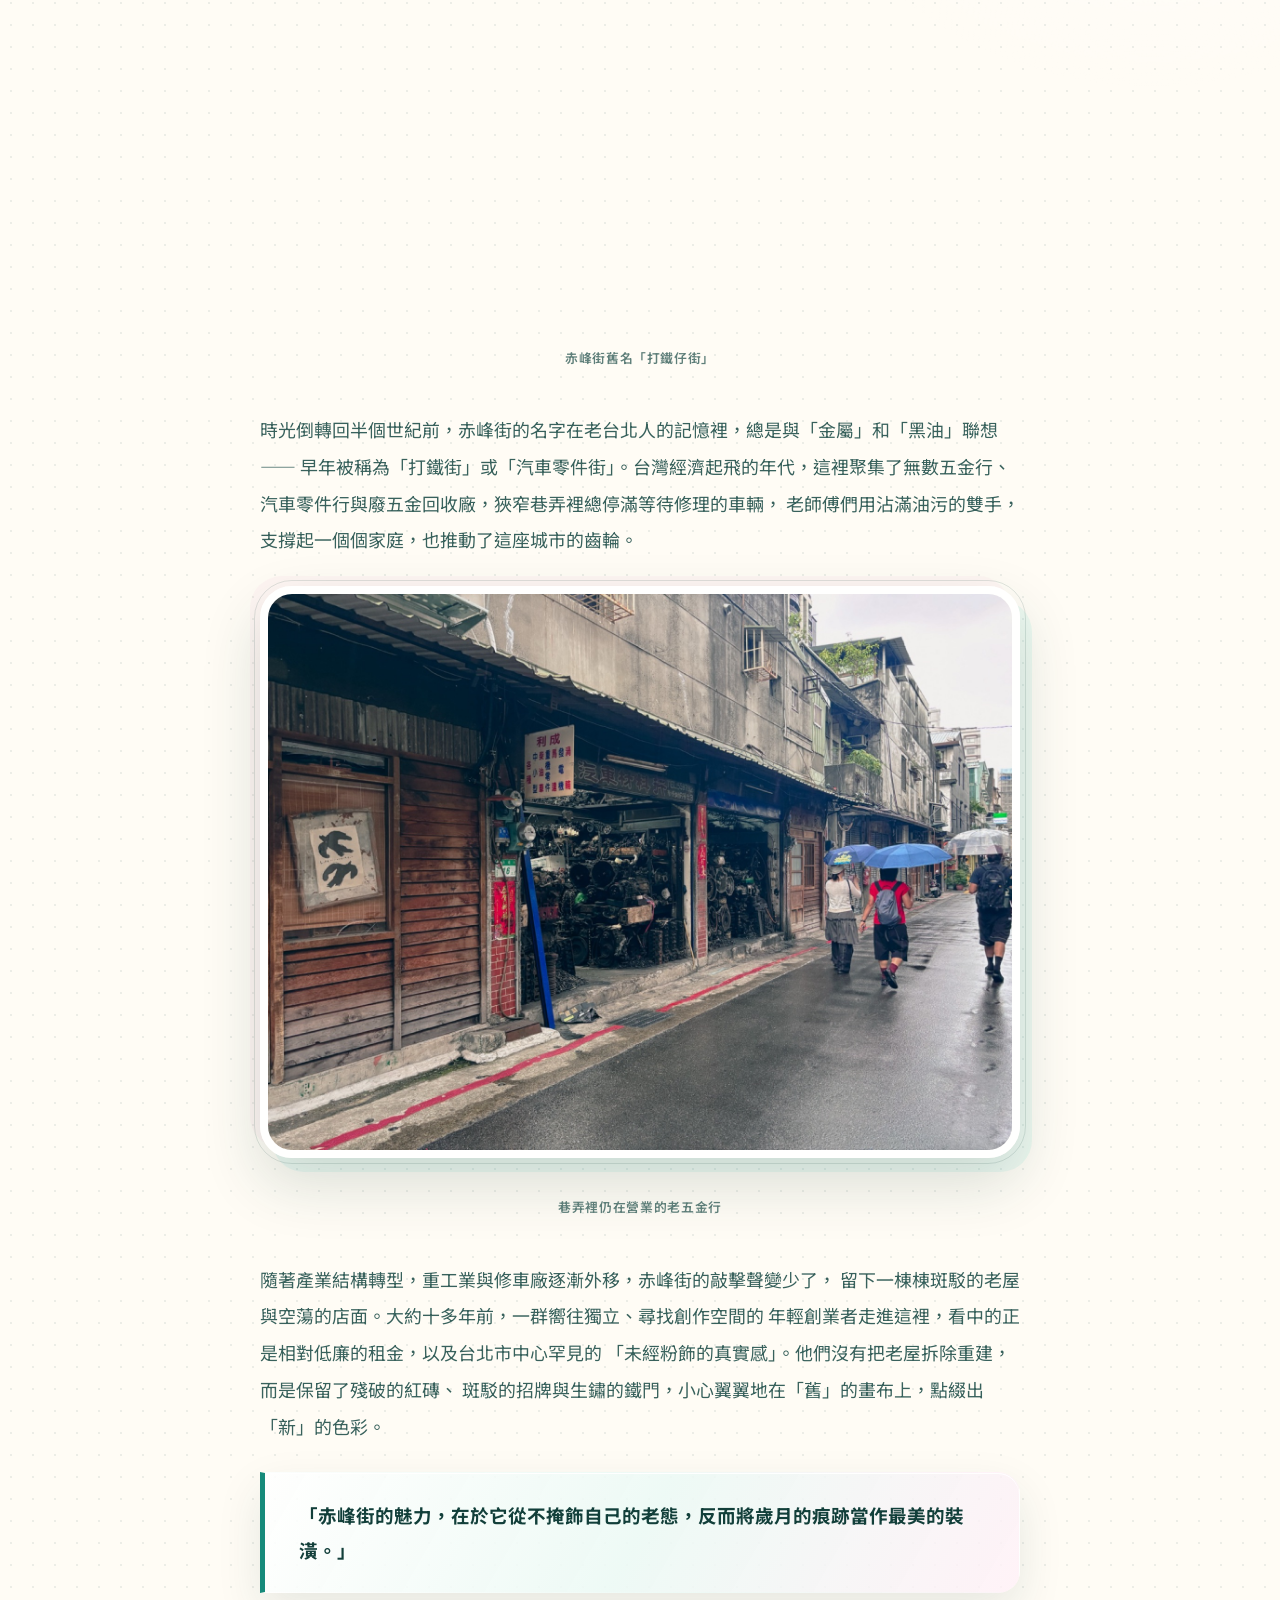
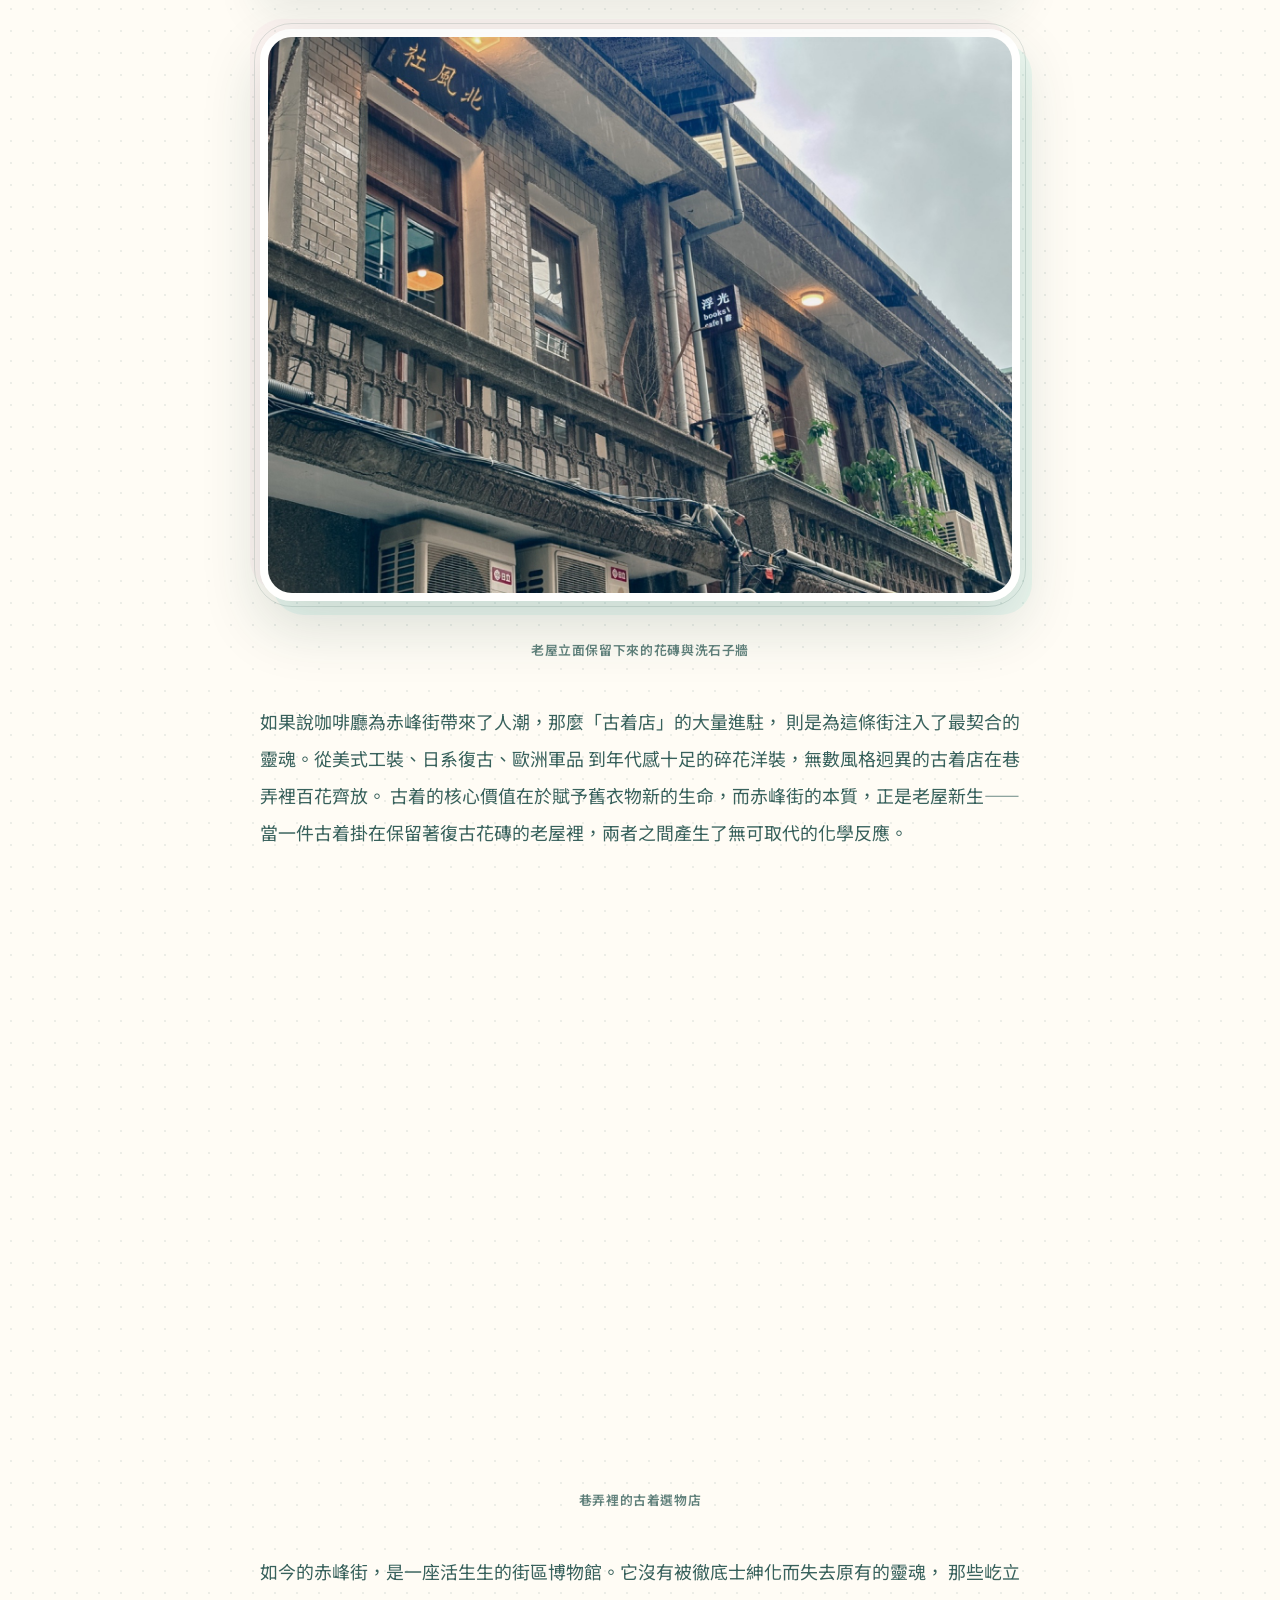
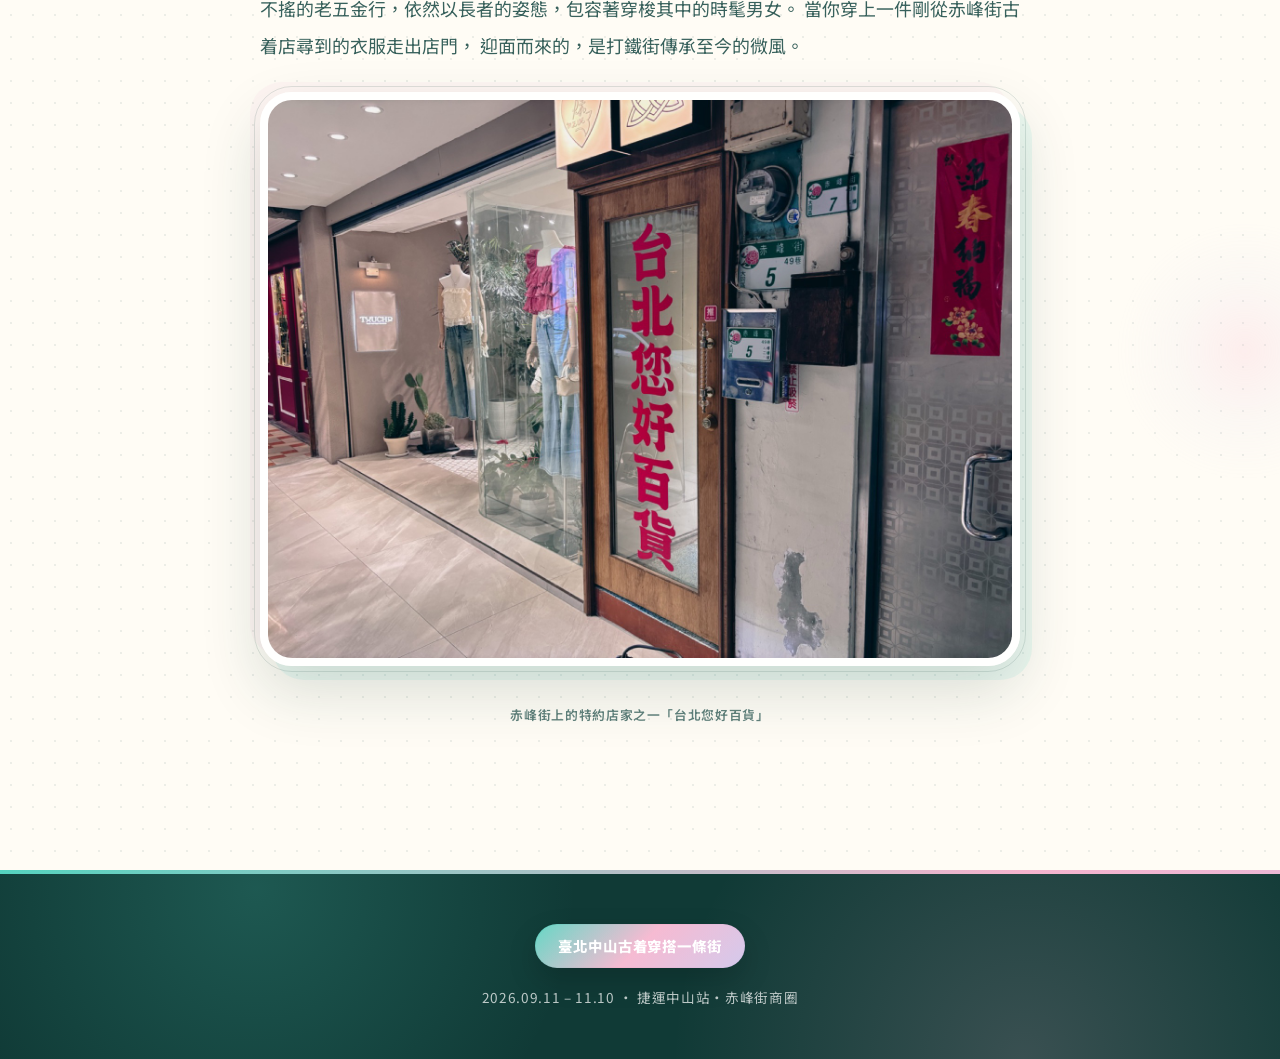
==== commit 6f51bb8a: "0911update 0911update" ====
--- a/index.html
+++ b/index.html
@@ -8,10 +8,8 @@
 <link rel="preconnect" href="https://fonts.googleapis.com">
 <link rel="preconnect" href="https://fonts.gstatic.com" crossorigin>
 <link href="https://fonts.googleapis.com/css2?family=Noto+Sans+TC:wght@400;500;700;900&family=Baloo+2:wght@600;700;800&display=swap" rel="stylesheet">
-<link rel="stylesheet" href="style.css?v=52">
+<link rel="stylesheet" href="style.css?v=56">
 <link rel="icon" type="image/png" href="images/favicon.png">
-<!-- Cloudflare Web Analytics -->
-<script type='module' src='https://static.cloudflareinsights.com/beacon.min.js' data-cf-beacon='{"token": "69396f2994f4425e9df928f2cd04268c"}'></script><!-- End Cloudflare Web Analytics -->
 </head>
 <body class="page-home">
 
@@ -101,11 +99,10 @@
       <span class="section-kicker">VIDEO</span>
       <h2 class="heading-icon"><img src="images/icon-camera.png" alt="">宣傳影片</h2>
       <p class="lead">一支影片，帶你快速認識這場橫跨三個月的古着穿搭盛會。</p>
-      <div class="video-frame">
-        <img src="images/video-cover.jpg" alt="宣傳影片封面，影片製作中">
-        <!-- 影片就緒後，移除上方 <img>，改用：
-        <iframe src="https://www.youtube.com/embed/替換成影片ID" title="宣傳影片" allowfullscreen></iframe>
-        -->
+      <div class="promo-video-wrap">
+        <video class="promo-video" controls playsinline preload="metadata">
+          <source src="images/promo-video.mp4" type="video/mp4">
+        </video>
       </div>
     </div>
   </section>
